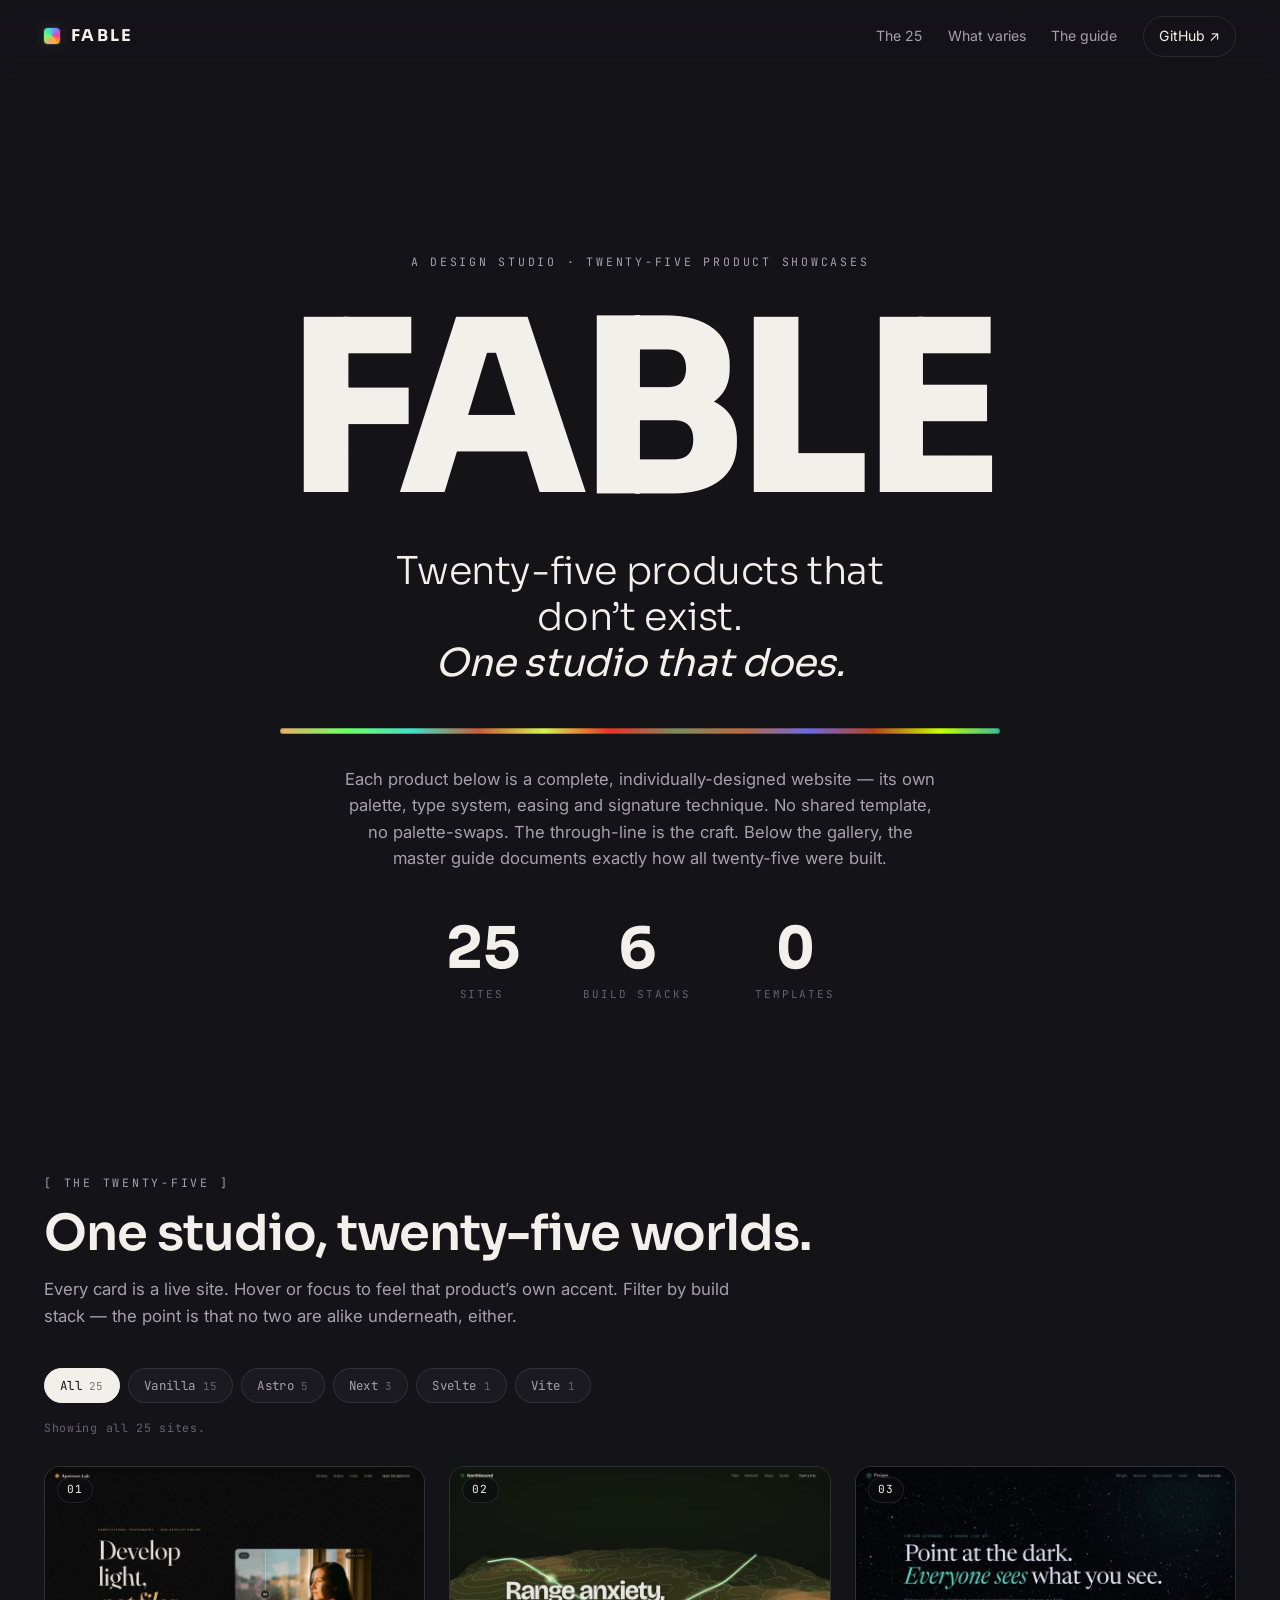
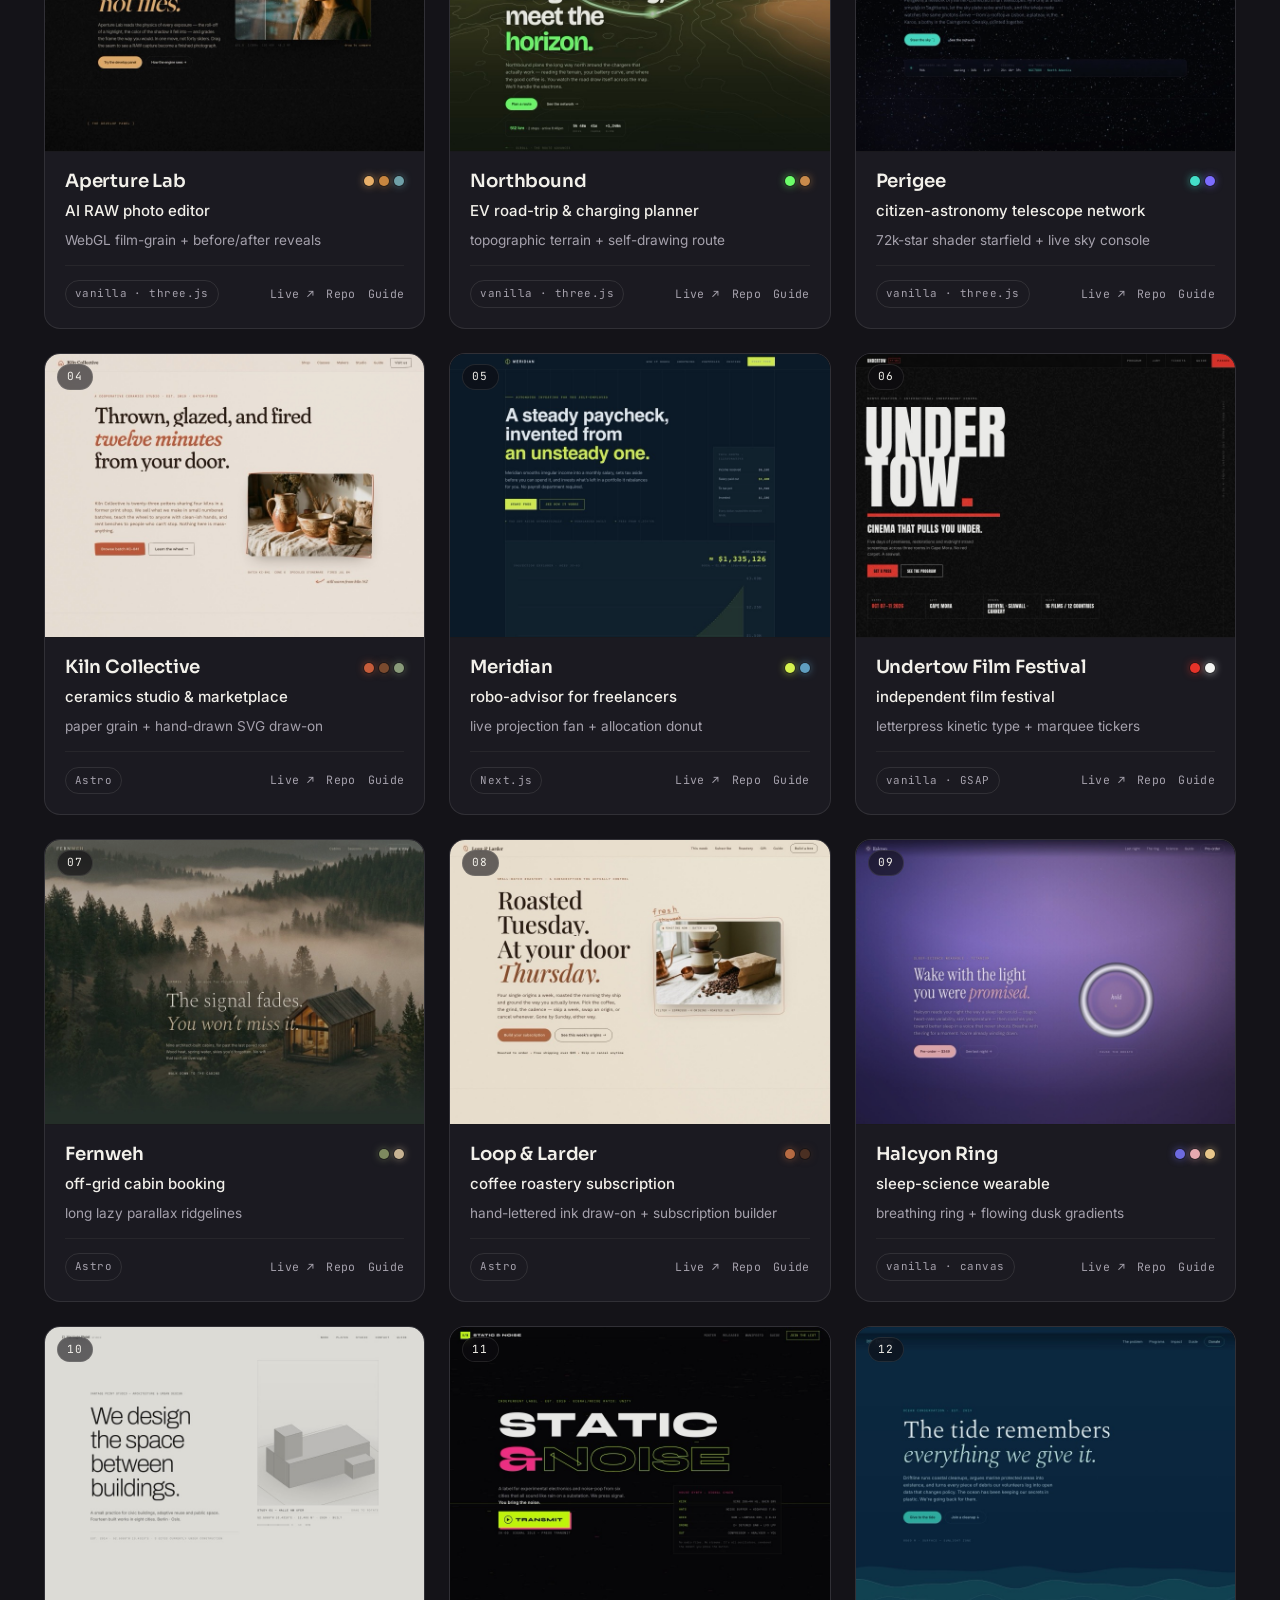
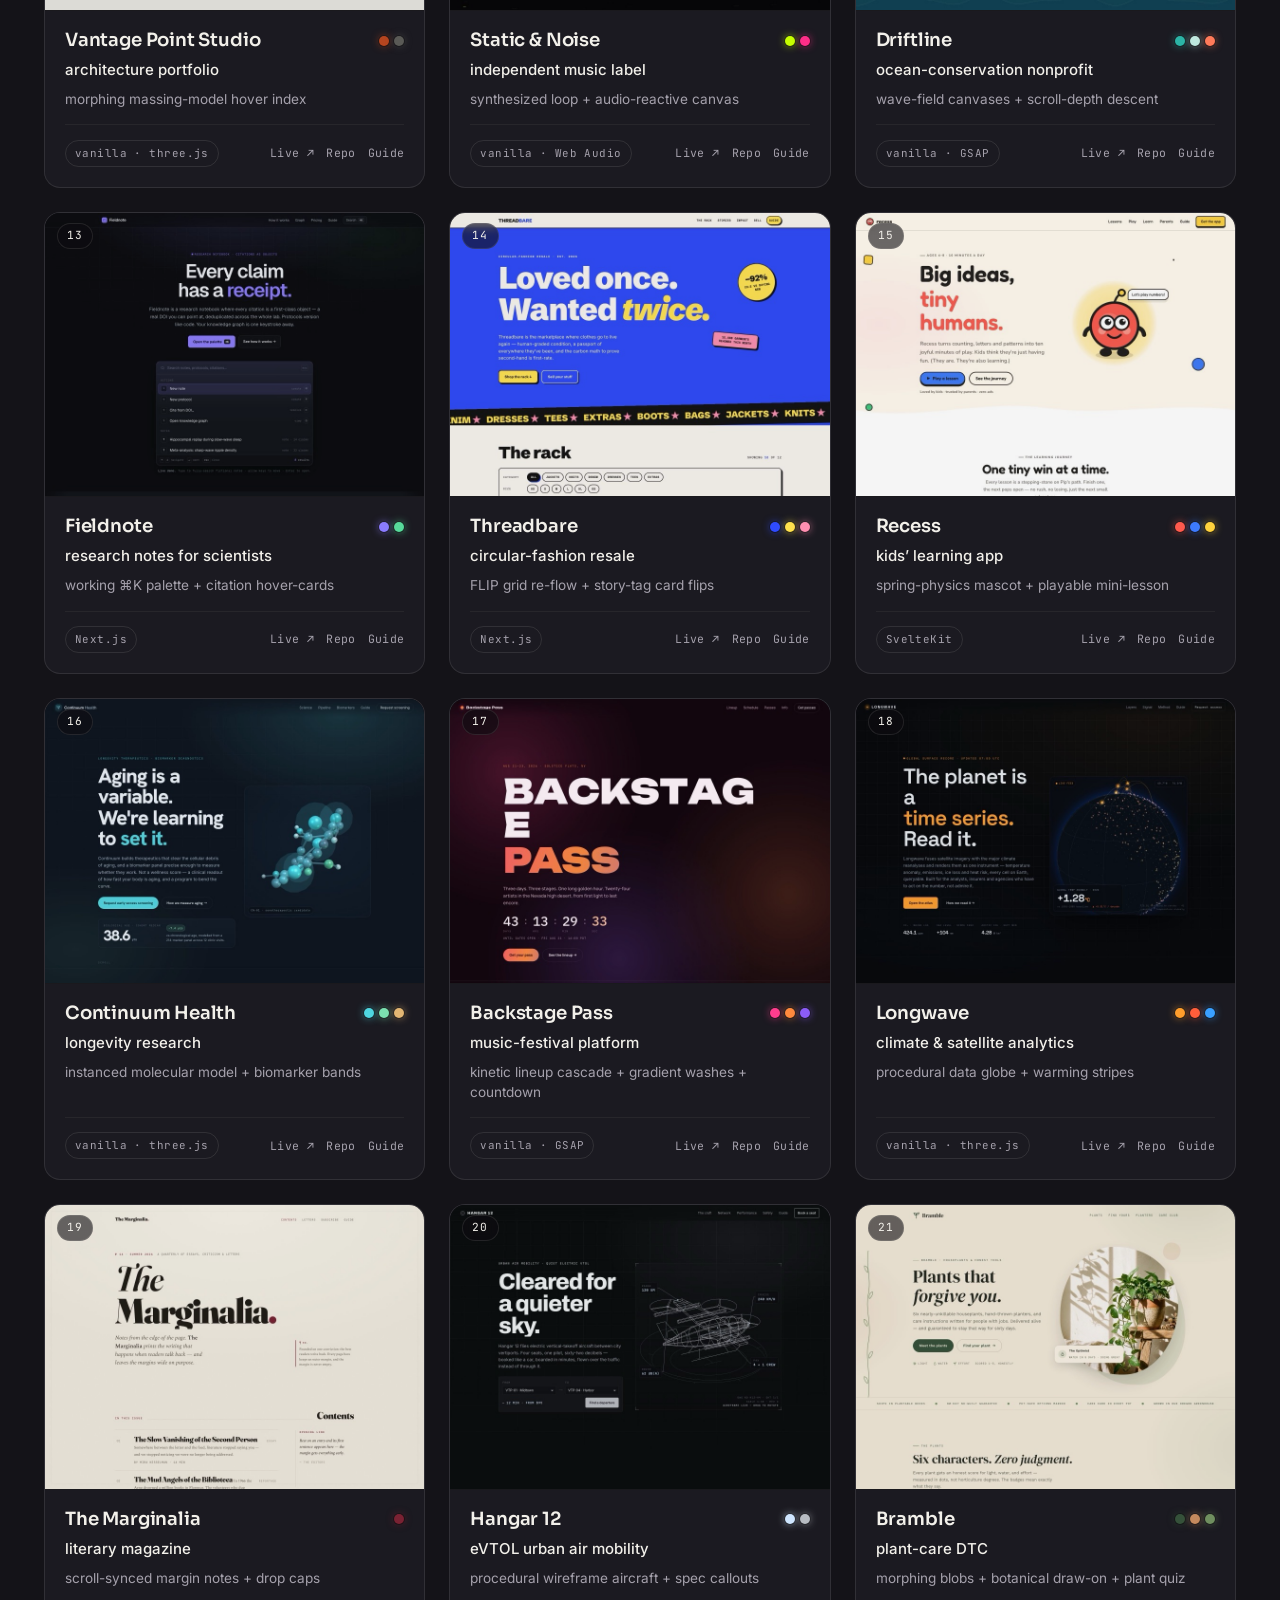
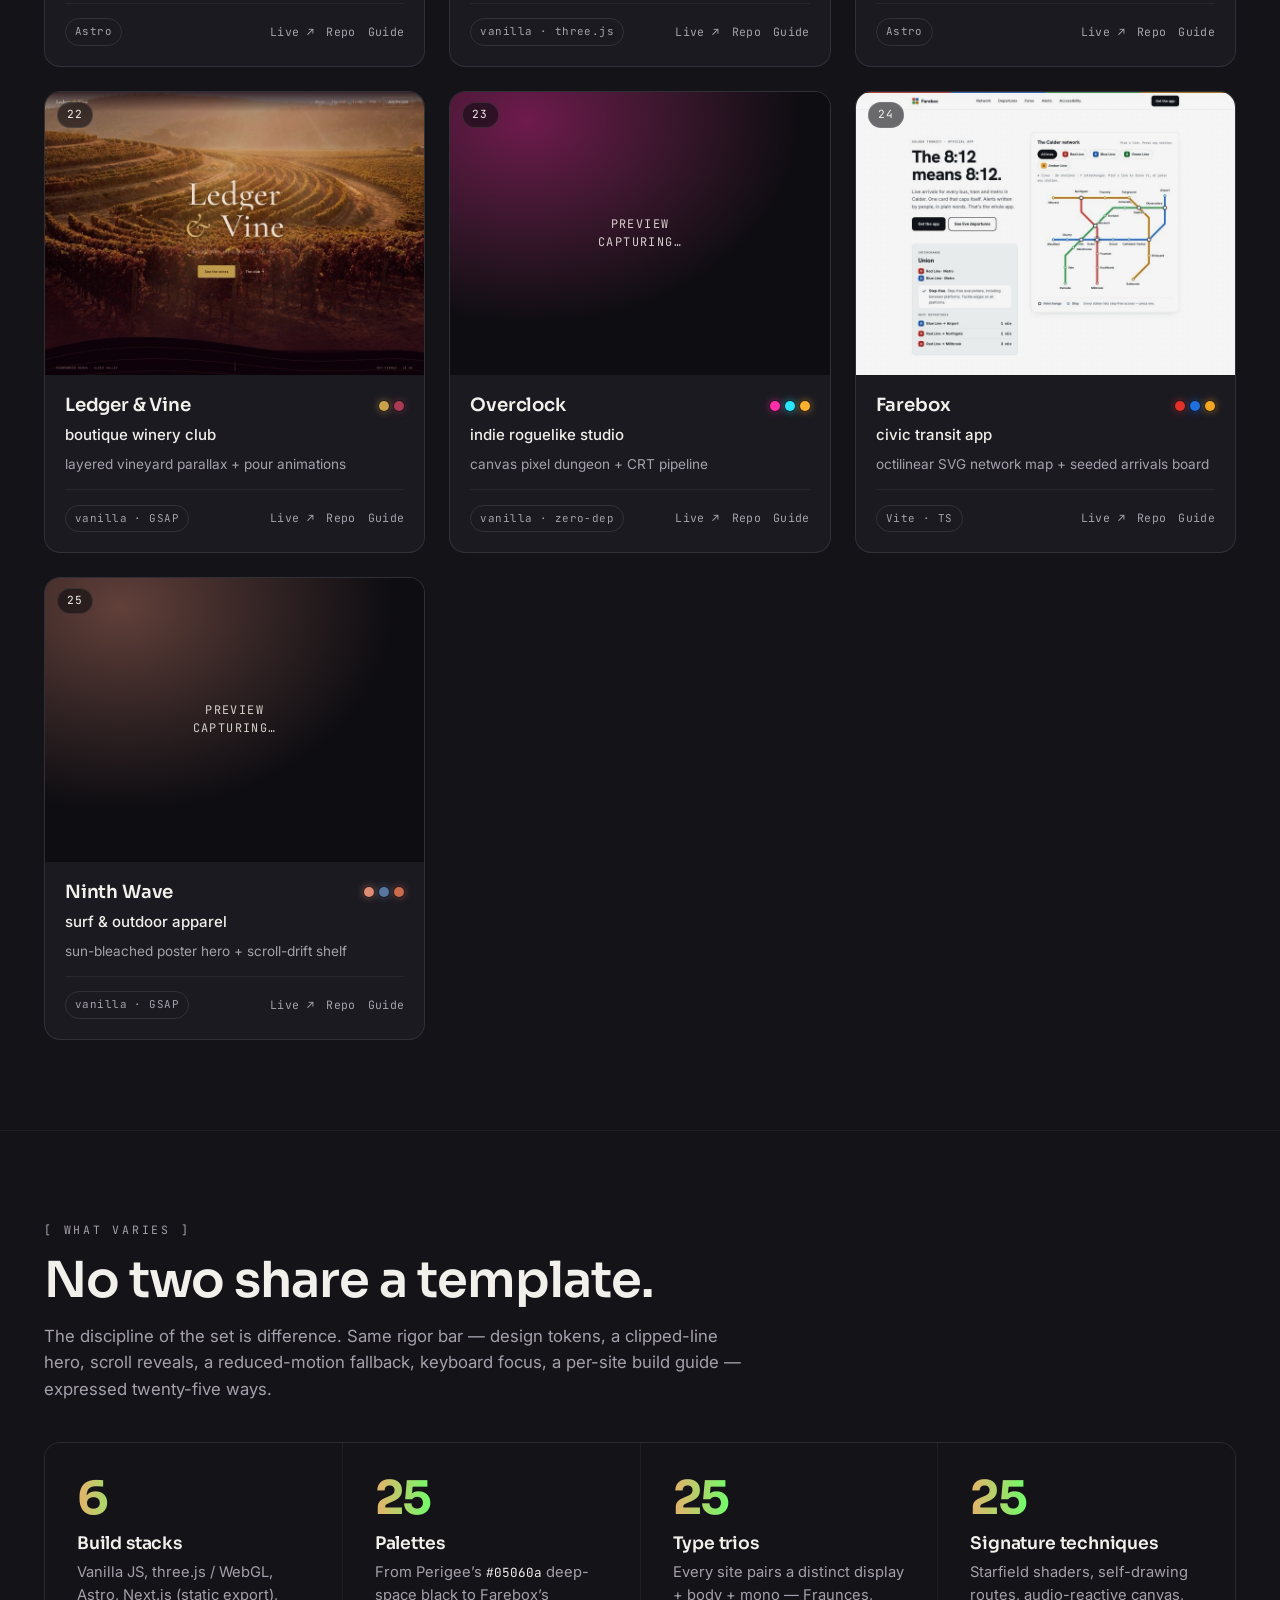
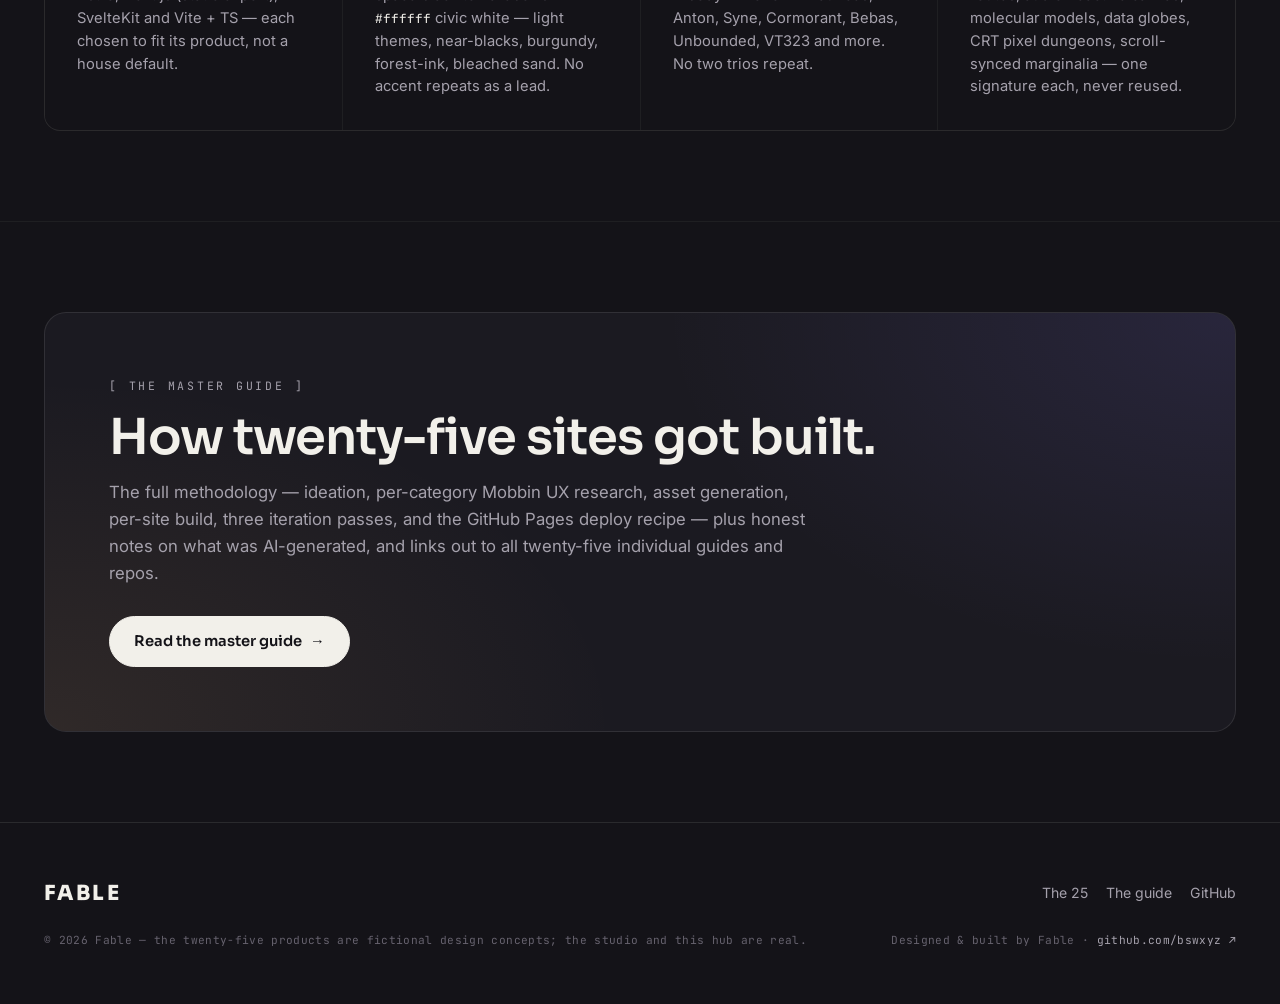
==== index.html @ 22dbc184 "Fable hub — 25-site design showcase gallery + master guide Co-Authored-By: Claude Fable 5 <noreply@a" ====
<!doctype html>
<html lang="en">
<head>
<meta charset="utf-8" />
<meta name="viewport" content="width=device-width, initial-scale=1" />
<script>document.documentElement.classList.add('js')</script>
<title>FABLE — twenty-five products that don’t exist. One studio that does.</title>
<meta name="description" content="FABLE is a design studio showcase: 25 fictional products, each a complete, individually-crafted website with its own palette, type system, motion and signature technique — plus the master guide to how they were built. No two share a template." />
<meta name="theme-color" content="#141318" />
<meta name="color-scheme" content="dark" />
<meta property="og:title" content="FABLE — 25 products that don’t exist. One studio that does." />
<meta property="og:description" content="A gallery of 25 fictional-product design showcases and the master build guide. Six stacks, twenty-five palettes, zero templates." />
<meta property="og:type" content="website" />
<meta property="og:url" content="https://bswxyz.github.io/fable-hub/" />
<link rel="preconnect" href="https://fonts.googleapis.com" />
<link rel="preconnect" href="https://fonts.gstatic.com" crossorigin />
<link href="https://fonts.googleapis.com/css2?family=Sora:wght@300;400;500;600;700;800&family=Inter:wght@400;500;600&family=JetBrains+Mono:wght@400;500&display=swap" rel="stylesheet" />
<link rel="stylesheet" href="./styles.css" />
</head>
<body>
<div class="grid-tex" aria-hidden="true"></div>

<header class="nav">
  <a class="brand" href="./" aria-label="Fable home">
    <span class="brand-mark" aria-hidden="true"></span>
    <span class="brand-word">FABLE</span>
  </a>
  <nav class="nav-links" aria-label="Primary">
    <a href="#gallery">The 25</a>
    <a href="#range">What varies</a>
    <a href="./guide/">The guide</a>
    <a class="nav-cta" href="https://github.com/bswxyz" target="_blank" rel="noopener">GitHub<span aria-hidden="true"> ↗</span></a>
  </nav>
</header>

<main>
  <section class="hero">
    <p class="eyebrow reveal">A design studio · twenty-five product showcases</p>
    <h1 class="hero-title">
      <span class="line"><span>FABLE</span></span>
    </h1>
    <p class="hero-lead reveal">Twenty-five products that don’t exist.<br><em>One studio that does.</em></p>
    <div class="spectrum reveal" aria-hidden="true"><span class="spectrum-band" style="--grad:linear-gradient(90deg, #e8b06a 0.00%, #6cff6a 4.17%, #43e0c8 8.33%, #c65d3b 12.50%, #d6f24e 16.67%, #e63329 20.83%, #7d8a5f 25.00%, #b76b43 29.17%, #6d6ae0 33.33%, #b5451f 37.50%, #c6ff00 41.67%, #2bb4a6 45.83%, #8b7cff 50.00%, #2f4bff 54.17%, #ff5a4d 58.33%, #4fd6e0 62.50%, #ff3d8e 66.67%, #ff9e2c 70.83%, #7a2233 75.00%, #cfe6ff 79.17%, #35513a 83.33%, #c9a24b 87.50%, #ff2ea6 91.67%, #e4322b 95.83%, #e08d75 100.00%)"></span></div>
    <p class="hero-sub reveal">Each product below is a complete, individually-designed website — its own palette, type
      system, easing and signature technique. No shared template, no palette-swaps. The through-line is the
      craft. Below the gallery, the master guide documents exactly how all twenty-five were built.</p>
    <dl class="counters reveal" aria-label="At a glance">
      <div class="counter"><dd><span class="c-num" data-to="25">0</span></dd><dt>sites</dt></div>
      <div class="counter"><dd><span class="c-num" data-to="6">0</span></dd><dt>build stacks</dt></div>
      <div class="counter"><dd><span class="c-num" data-to="0">0</span></dd><dt>templates</dt></div>
    </dl>
  </section>

  <section id="gallery" class="gallery-sec">
    <div class="section-head">
      <p class="kicker reveal">[ The twenty-five ]</p>
      <h2 class="reveal">One studio, twenty-five worlds.</h2>
      <p class="lede reveal">Every card is a live site. Hover or focus to feel that product’s own accent.
        Filter by build stack — the point is that no two are alike underneath, either.</p>
    </div>

    <div class="filters reveal" role="group" aria-label="Filter the gallery by build stack">
      <button class="filter" data-filter="all" aria-pressed="true">All <span class="f-count">25</span></button>
      <button class="filter" data-filter="vanilla" aria-pressed="false">Vanilla <span class="f-count">15</span></button>
      <button class="filter" data-filter="astro" aria-pressed="false">Astro <span class="f-count">5</span></button>
      <button class="filter" data-filter="next" aria-pressed="false">Next <span class="f-count">3</span></button>
      <button class="filter" data-filter="svelte" aria-pressed="false">Svelte <span class="f-count">1</span></button>
      <button class="filter" data-filter="vite" aria-pressed="false">Vite <span class="f-count">1</span></button>
    </div>
    <p class="filter-status" id="filterStatus" role="status" aria-live="polite">Showing all 25 sites.</p>

    <div class="gallery">
      <article class="card reveal" data-stack="vanilla" style="--accent:#e8b06a">
        <a class="card-thumb" href="https://bswxyz.github.io/aperture-lab/" target="_blank" rel="noopener" aria-label="Aperture Lab — AI RAW photo editor. Open the live site (new tab).">
          <img src="./assets/thumbs/aperture-lab.jpg" width="800" height="600" decoding="async" alt="Aperture Lab homepage — dark darkroom hero with film-grain and a drag-to-compare RAW reveal." />
          <span class="card-num" aria-hidden="true">01</span>
        </a>
        <div class="card-body">
          <div class="card-head">
            <h3 class="card-name"><a href="https://bswxyz.github.io/aperture-lab/" target="_blank" rel="noopener">Aperture Lab</a></h3>
            <span class="card-dots" aria-hidden="true"><i style="--d:#e8b06a"></i><i style="--d:#c8863f"></i><i style="--d:#6fa0a8"></i></span>
          </div>
          <p class="card-concept">AI RAW photo editor</p>
          <p class="card-sig">WebGL film-grain + before/after reveals</p>
          <div class="card-foot">
            <span class="chip">vanilla · three.js</span>
            <span class="card-links">
              <a href="https://bswxyz.github.io/aperture-lab/" target="_blank" rel="noopener">Live<span aria-hidden="true"> ↗</span></a>
              <a href="https://github.com/bswxyz/aperture-lab" target="_blank" rel="noopener">Repo</a>
              <a href="https://bswxyz.github.io/aperture-lab/guide/" target="_blank" rel="noopener">Guide</a>
            </span>
          </div>
        </div>
      </article>
      <article class="card reveal" data-stack="vanilla" style="--accent:#6cff6a">
        <a class="card-thumb" href="https://bswxyz.github.io/northbound-ev/" target="_blank" rel="noopener" aria-label="Northbound — EV road-trip & charging planner. Open the live site (new tab).">
          <img src="./assets/thumbs/northbound-ev.jpg" width="800" height="600" decoding="async" alt="Northbound homepage — forest-ink 3D topographic map with a glowing green route line." />
          <span class="card-num" aria-hidden="true">02</span>
        </a>
        <div class="card-body">
          <div class="card-head">
            <h3 class="card-name"><a href="https://bswxyz.github.io/northbound-ev/" target="_blank" rel="noopener">Northbound</a></h3>
            <span class="card-dots" aria-hidden="true"><i style="--d:#6cff6a"></i><i style="--d:#c98a4b"></i></span>
          </div>
          <p class="card-concept">EV road-trip & charging planner</p>
          <p class="card-sig">topographic terrain + self-drawing route</p>
          <div class="card-foot">
            <span class="chip">vanilla · three.js</span>
            <span class="card-links">
              <a href="https://bswxyz.github.io/northbound-ev/" target="_blank" rel="noopener">Live<span aria-hidden="true"> ↗</span></a>
              <a href="https://github.com/bswxyz/northbound-ev" target="_blank" rel="noopener">Repo</a>
              <a href="https://bswxyz.github.io/northbound-ev/guide/" target="_blank" rel="noopener">Guide</a>
            </span>
          </div>
        </div>
      </article>
      <article class="card reveal" data-stack="vanilla" style="--accent:#43e0c8">
        <a class="card-thumb" href="https://bswxyz.github.io/perigee-astro/" target="_blank" rel="noopener" aria-label="Perigee — citizen-astronomy telescope network. Open the live site (new tab).">
          <img src="./assets/thumbs/perigee-astro.jpg" width="800" height="600" decoding="async" alt="Perigee homepage — deep-space shader starfield with an aurora-teal live sky console." />
          <span class="card-num" aria-hidden="true">03</span>
        </a>
        <div class="card-body">
          <div class="card-head">
            <h3 class="card-name"><a href="https://bswxyz.github.io/perigee-astro/" target="_blank" rel="noopener">Perigee</a></h3>
            <span class="card-dots" aria-hidden="true"><i style="--d:#43e0c8"></i><i style="--d:#7c6cff"></i></span>
          </div>
          <p class="card-concept">citizen-astronomy telescope network</p>
          <p class="card-sig">72k-star shader starfield + live sky console</p>
          <div class="card-foot">
            <span class="chip">vanilla · three.js</span>
            <span class="card-links">
              <a href="https://bswxyz.github.io/perigee-astro/" target="_blank" rel="noopener">Live<span aria-hidden="true"> ↗</span></a>
              <a href="https://github.com/bswxyz/perigee-astro" target="_blank" rel="noopener">Repo</a>
              <a href="https://bswxyz.github.io/perigee-astro/guide/" target="_blank" rel="noopener">Guide</a>
            </span>
          </div>
        </div>
      </article>
      <article class="card reveal" data-stack="astro" style="--accent:#c65d3b">
        <a class="card-thumb" href="https://bswxyz.github.io/kiln-collective/" target="_blank" rel="noopener" aria-label="Kiln Collective — ceramics studio & marketplace. Open the live site (new tab).">
          <img src="./assets/thumbs/kiln-collective.jpg" width="800" height="600" loading="lazy" decoding="async" alt="Kiln Collective homepage — warm terracotta ceramics marketplace on textured paper." />
          <span class="card-num" aria-hidden="true">04</span>
        </a>
        <div class="card-body">
          <div class="card-head">
            <h3 class="card-name"><a href="https://bswxyz.github.io/kiln-collective/" target="_blank" rel="noopener">Kiln Collective</a></h3>
            <span class="card-dots" aria-hidden="true"><i style="--d:#c65d3b"></i><i style="--d:#7a4a2e"></i><i style="--d:#8a9b7a"></i></span>
          </div>
          <p class="card-concept">ceramics studio & marketplace</p>
          <p class="card-sig">paper grain + hand-drawn SVG draw-on</p>
          <div class="card-foot">
            <span class="chip">Astro</span>
            <span class="card-links">
              <a href="https://bswxyz.github.io/kiln-collective/" target="_blank" rel="noopener">Live<span aria-hidden="true"> ↗</span></a>
              <a href="https://github.com/bswxyz/kiln-collective" target="_blank" rel="noopener">Repo</a>
              <a href="https://bswxyz.github.io/kiln-collective/guide/" target="_blank" rel="noopener">Guide</a>
            </span>
          </div>
        </div>
      </article>
      <article class="card reveal" data-stack="next" style="--accent:#d6f24e">
        <a class="card-thumb" href="https://bswxyz.github.io/meridian-advisor/" target="_blank" rel="noopener" aria-label="Meridian — robo-advisor for freelancers. Open the live site (new tab).">
          <img src="./assets/thumbs/meridian-advisor.jpg" width="800" height="600" loading="lazy" decoding="async" alt="Meridian homepage — navy Swiss-grid fintech dashboard with a chartreuse projection chart." />
          <span class="card-num" aria-hidden="true">05</span>
        </a>
        <div class="card-body">
          <div class="card-head">
            <h3 class="card-name"><a href="https://bswxyz.github.io/meridian-advisor/" target="_blank" rel="noopener">Meridian</a></h3>
            <span class="card-dots" aria-hidden="true"><i style="--d:#d6f24e"></i><i style="--d:#5f9ec0"></i></span>
          </div>
          <p class="card-concept">robo-advisor for freelancers</p>
          <p class="card-sig">live projection fan + allocation donut</p>
          <div class="card-foot">
            <span class="chip">Next.js</span>
            <span class="card-links">
              <a href="https://bswxyz.github.io/meridian-advisor/" target="_blank" rel="noopener">Live<span aria-hidden="true"> ↗</span></a>
              <a href="https://github.com/bswxyz/meridian-advisor" target="_blank" rel="noopener">Repo</a>
              <a href="https://bswxyz.github.io/meridian-advisor/guide/" target="_blank" rel="noopener">Guide</a>
            </span>
          </div>
        </div>
      </article>
      <article class="card reveal" data-stack="vanilla" style="--accent:#e63329">
        <a class="card-thumb" href="https://bswxyz.github.io/undertow-festival/" target="_blank" rel="noopener" aria-label="Undertow Film Festival — independent film festival. Open the live site (new tab).">
          <img src="./assets/thumbs/undertow-festival.jpg" width="800" height="600" loading="lazy" decoding="async" alt="Undertow Film Festival homepage — high-contrast black-and-white festival poster with huge kinetic type." />
          <span class="card-num" aria-hidden="true">06</span>
        </a>
        <div class="card-body">
          <div class="card-head">
            <h3 class="card-name"><a href="https://bswxyz.github.io/undertow-festival/" target="_blank" rel="noopener">Undertow Film Festival</a></h3>
            <span class="card-dots" aria-hidden="true"><i style="--d:#e63329"></i><i style="--d:#f4f4f2"></i></span>
          </div>
          <p class="card-concept">independent film festival</p>
          <p class="card-sig">letterpress kinetic type + marquee tickers</p>
          <div class="card-foot">
            <span class="chip">vanilla · GSAP</span>
            <span class="card-links">
              <a href="https://bswxyz.github.io/undertow-festival/" target="_blank" rel="noopener">Live<span aria-hidden="true"> ↗</span></a>
              <a href="https://github.com/bswxyz/undertow-festival" target="_blank" rel="noopener">Repo</a>
              <a href="https://bswxyz.github.io/undertow-festival/guide/" target="_blank" rel="noopener">Guide</a>
            </span>
          </div>
        </div>
      </article>
      <article class="card reveal" data-stack="astro" style="--accent:#7d8a5f">
        <a class="card-thumb" href="https://bswxyz.github.io/fernweh-cabins/" target="_blank" rel="noopener" aria-label="Fernweh — off-grid cabin booking. Open the live site (new tab).">
          <img src="./assets/thumbs/fernweh-cabins.jpg" width="800" height="600" loading="lazy" decoding="async" alt="Fernweh homepage — misty forest cabin hero with layered parallax ridgelines." />
          <span class="card-num" aria-hidden="true">07</span>
        </a>
        <div class="card-body">
          <div class="card-head">
            <h3 class="card-name"><a href="https://bswxyz.github.io/fernweh-cabins/" target="_blank" rel="noopener">Fernweh</a></h3>
            <span class="card-dots" aria-hidden="true"><i style="--d:#7d8a5f"></i><i style="--d:#c8b393"></i></span>
          </div>
          <p class="card-concept">off-grid cabin booking</p>
          <p class="card-sig">long lazy parallax ridgelines</p>
          <div class="card-foot">
            <span class="chip">Astro</span>
            <span class="card-links">
              <a href="https://bswxyz.github.io/fernweh-cabins/" target="_blank" rel="noopener">Live<span aria-hidden="true"> ↗</span></a>
              <a href="https://github.com/bswxyz/fernweh-cabins" target="_blank" rel="noopener">Repo</a>
              <a href="https://bswxyz.github.io/fernweh-cabins/guide/" target="_blank" rel="noopener">Guide</a>
            </span>
          </div>
        </div>
      </article>
      <article class="card reveal" data-stack="astro" style="--accent:#b76b43">
        <a class="card-thumb" href="https://bswxyz.github.io/loop-and-larder/" target="_blank" rel="noopener" aria-label="Loop & Larder — coffee roastery subscription. Open the live site (new tab).">
          <img src="./assets/thumbs/loop-and-larder.jpg" width="800" height="600" loading="lazy" decoding="async" alt="Loop & Larder homepage — cream coffee still life with hand-lettered ink and a roast-level picker." />
          <span class="card-num" aria-hidden="true">08</span>
        </a>
        <div class="card-body">
          <div class="card-head">
            <h3 class="card-name"><a href="https://bswxyz.github.io/loop-and-larder/" target="_blank" rel="noopener">Loop & Larder</a></h3>
            <span class="card-dots" aria-hidden="true"><i style="--d:#b76b43"></i><i style="--d:#4a2f22"></i></span>
          </div>
          <p class="card-concept">coffee roastery subscription</p>
          <p class="card-sig">hand-lettered ink draw-on + subscription builder</p>
          <div class="card-foot">
            <span class="chip">Astro</span>
            <span class="card-links">
              <a href="https://bswxyz.github.io/loop-and-larder/" target="_blank" rel="noopener">Live<span aria-hidden="true"> ↗</span></a>
              <a href="https://github.com/bswxyz/loop-and-larder" target="_blank" rel="noopener">Repo</a>
              <a href="https://bswxyz.github.io/loop-and-larder/guide/" target="_blank" rel="noopener">Guide</a>
            </span>
          </div>
        </div>
      </article>
      <article class="card reveal" data-stack="vanilla" style="--accent:#6d6ae0">
        <a class="card-thumb" href="https://bswxyz.github.io/halcyon-ring/" target="_blank" rel="noopener" aria-label="Halcyon Ring — sleep-science wearable. Open the live site (new tab).">
          <img src="./assets/thumbs/halcyon-ring.jpg" width="800" height="600" loading="lazy" decoding="async" alt="Halcyon Ring homepage — indigo dusk gradient with a slow breathing ring guide." />
          <span class="card-num" aria-hidden="true">09</span>
        </a>
        <div class="card-body">
          <div class="card-head">
            <h3 class="card-name"><a href="https://bswxyz.github.io/halcyon-ring/" target="_blank" rel="noopener">Halcyon Ring</a></h3>
            <span class="card-dots" aria-hidden="true"><i style="--d:#6d6ae0"></i><i style="--d:#e5a9b0"></i><i style="--d:#e8c68a"></i></span>
          </div>
          <p class="card-concept">sleep-science wearable</p>
          <p class="card-sig">breathing ring + flowing dusk gradients</p>
          <div class="card-foot">
            <span class="chip">vanilla · canvas</span>
            <span class="card-links">
              <a href="https://bswxyz.github.io/halcyon-ring/" target="_blank" rel="noopener">Live<span aria-hidden="true"> ↗</span></a>
              <a href="https://github.com/bswxyz/halcyon-ring" target="_blank" rel="noopener">Repo</a>
              <a href="https://bswxyz.github.io/halcyon-ring/guide/" target="_blank" rel="noopener">Guide</a>
            </span>
          </div>
        </div>
      </article>
      <article class="card reveal" data-stack="vanilla" style="--accent:#b5451f">
        <a class="card-thumb" href="https://bswxyz.github.io/vantage-point-studio/" target="_blank" rel="noopener" aria-label="Vantage Point Studio — architecture portfolio. Open the live site (new tab).">
          <img src="./assets/thumbs/vantage-point-studio.jpg" width="800" height="600" loading="lazy" decoding="async" alt="Vantage Point Studio homepage — light concrete architecture portfolio with a 3D white massing model." />
          <span class="card-num" aria-hidden="true">10</span>
        </a>
        <div class="card-body">
          <div class="card-head">
            <h3 class="card-name"><a href="https://bswxyz.github.io/vantage-point-studio/" target="_blank" rel="noopener">Vantage Point Studio</a></h3>
            <span class="card-dots" aria-hidden="true"><i style="--d:#b5451f"></i><i style="--d:#5a5a56"></i></span>
          </div>
          <p class="card-concept">architecture portfolio</p>
          <p class="card-sig">morphing massing-model hover index</p>
          <div class="card-foot">
            <span class="chip">vanilla · three.js</span>
            <span class="card-links">
              <a href="https://bswxyz.github.io/vantage-point-studio/" target="_blank" rel="noopener">Live<span aria-hidden="true"> ↗</span></a>
              <a href="https://github.com/bswxyz/vantage-point-studio" target="_blank" rel="noopener">Repo</a>
              <a href="https://bswxyz.github.io/vantage-point-studio/guide/" target="_blank" rel="noopener">Guide</a>
            </span>
          </div>
        </div>
      </article>
      <article class="card reveal" data-stack="vanilla" style="--accent:#c6ff00">
        <a class="card-thumb" href="https://bswxyz.github.io/static-and-noise/" target="_blank" rel="noopener" aria-label="Static & Noise — independent music label. Open the live site (new tab).">
          <img src="./assets/thumbs/static-and-noise.jpg" width="800" height="600" loading="lazy" decoding="async" alt="Static & Noise homepage — true-black music label with an acid-lime audio-reactive visualizer." />
          <span class="card-num" aria-hidden="true">11</span>
        </a>
        <div class="card-body">
          <div class="card-head">
            <h3 class="card-name"><a href="https://bswxyz.github.io/static-and-noise/" target="_blank" rel="noopener">Static & Noise</a></h3>
            <span class="card-dots" aria-hidden="true"><i style="--d:#c6ff00"></i><i style="--d:#ff2e88"></i></span>
          </div>
          <p class="card-concept">independent music label</p>
          <p class="card-sig">synthesized loop + audio-reactive canvas</p>
          <div class="card-foot">
            <span class="chip">vanilla · Web Audio</span>
            <span class="card-links">
              <a href="https://bswxyz.github.io/static-and-noise/" target="_blank" rel="noopener">Live<span aria-hidden="true"> ↗</span></a>
              <a href="https://github.com/bswxyz/static-and-noise" target="_blank" rel="noopener">Repo</a>
              <a href="https://bswxyz.github.io/static-and-noise/guide/" target="_blank" rel="noopener">Guide</a>
            </span>
          </div>
        </div>
      </article>
      <article class="card reveal" data-stack="vanilla" style="--accent:#2bb4a6">
        <a class="card-thumb" href="https://bswxyz.github.io/driftline-ocean/" target="_blank" rel="noopener" aria-label="Driftline — ocean-conservation nonprofit. Open the live site (new tab).">
          <img src="./assets/thumbs/driftline-ocean.jpg" width="800" height="600" loading="lazy" decoding="async" alt="Driftline homepage — deep-blue ocean hero with flowing layered wave-forms." />
          <span class="card-num" aria-hidden="true">12</span>
        </a>
        <div class="card-body">
          <div class="card-head">
            <h3 class="card-name"><a href="https://bswxyz.github.io/driftline-ocean/" target="_blank" rel="noopener">Driftline</a></h3>
            <span class="card-dots" aria-hidden="true"><i style="--d:#2bb4a6"></i><i style="--d:#bfe9df"></i><i style="--d:#ff7a59"></i></span>
          </div>
          <p class="card-concept">ocean-conservation nonprofit</p>
          <p class="card-sig">wave-field canvases + scroll-depth descent</p>
          <div class="card-foot">
            <span class="chip">vanilla · GSAP</span>
            <span class="card-links">
              <a href="https://bswxyz.github.io/driftline-ocean/" target="_blank" rel="noopener">Live<span aria-hidden="true"> ↗</span></a>
              <a href="https://github.com/bswxyz/driftline-ocean" target="_blank" rel="noopener">Repo</a>
              <a href="https://bswxyz.github.io/driftline-ocean/guide/" target="_blank" rel="noopener">Guide</a>
            </span>
          </div>
        </div>
      </article>
      <article class="card reveal" data-stack="next" style="--accent:#8b7cff">
        <a class="card-thumb" href="https://bswxyz.github.io/fieldnote-research/" target="_blank" rel="noopener" aria-label="Fieldnote — research notes for scientists. Open the live site (new tab).">
          <img src="./assets/thumbs/fieldnote-research.jpg" width="800" height="600" loading="lazy" decoding="async" alt="Fieldnote homepage — dark dev-tool research app with a violet command palette." />
          <span class="card-num" aria-hidden="true">13</span>
        </a>
        <div class="card-body">
          <div class="card-head">
            <h3 class="card-name"><a href="https://bswxyz.github.io/fieldnote-research/" target="_blank" rel="noopener">Fieldnote</a></h3>
            <span class="card-dots" aria-hidden="true"><i style="--d:#8b7cff"></i><i style="--d:#57d99a"></i></span>
          </div>
          <p class="card-concept">research notes for scientists</p>
          <p class="card-sig">working ⌘K palette + citation hover-cards</p>
          <div class="card-foot">
            <span class="chip">Next.js</span>
            <span class="card-links">
              <a href="https://bswxyz.github.io/fieldnote-research/" target="_blank" rel="noopener">Live<span aria-hidden="true"> ↗</span></a>
              <a href="https://github.com/bswxyz/fieldnote-research" target="_blank" rel="noopener">Repo</a>
              <a href="https://bswxyz.github.io/fieldnote-research/guide/" target="_blank" rel="noopener">Guide</a>
            </span>
          </div>
        </div>
      </article>
      <article class="card reveal" data-stack="next" style="--accent:#2f4bff">
        <a class="card-thumb" href="https://bswxyz.github.io/threadbare-resale/" target="_blank" rel="noopener" aria-label="Threadbare — circular-fashion resale. Open the live site (new tab).">
          <img src="./assets/thumbs/threadbare-resale.jpg" width="800" height="600" loading="lazy" decoding="async" alt="Threadbare homepage — bold color-blocked resale marketplace with an oversized product grid." />
          <span class="card-num" aria-hidden="true">14</span>
        </a>
        <div class="card-body">
          <div class="card-head">
            <h3 class="card-name"><a href="https://bswxyz.github.io/threadbare-resale/" target="_blank" rel="noopener">Threadbare</a></h3>
            <span class="card-dots" aria-hidden="true"><i style="--d:#2f4bff"></i><i style="--d:#ffe14d"></i><i style="--d:#ff8fb1"></i></span>
          </div>
          <p class="card-concept">circular-fashion resale</p>
          <p class="card-sig">FLIP grid re-flow + story-tag card flips</p>
          <div class="card-foot">
            <span class="chip">Next.js</span>
            <span class="card-links">
              <a href="https://bswxyz.github.io/threadbare-resale/" target="_blank" rel="noopener">Live<span aria-hidden="true"> ↗</span></a>
              <a href="https://github.com/bswxyz/threadbare-resale" target="_blank" rel="noopener">Repo</a>
              <a href="https://bswxyz.github.io/threadbare-resale/guide/" target="_blank" rel="noopener">Guide</a>
            </span>
          </div>
        </div>
      </article>
      <article class="card reveal" data-stack="svelte" style="--accent:#ff5a4d">
        <a class="card-thumb" href="https://bswxyz.github.io/recess-learn/" target="_blank" rel="noopener" aria-label="Recess — kids’ learning app. Open the live site (new tab).">
          <img src="./assets/thumbs/recess-learn.jpg" width="800" height="600" loading="lazy" decoding="async" alt="Recess homepage — playful cream kids app with a bouncy mascot and primary colours." />
          <span class="card-num" aria-hidden="true">15</span>
        </a>
        <div class="card-body">
          <div class="card-head">
            <h3 class="card-name"><a href="https://bswxyz.github.io/recess-learn/" target="_blank" rel="noopener">Recess</a></h3>
            <span class="card-dots" aria-hidden="true"><i style="--d:#ff5a4d"></i><i style="--d:#3d7bff"></i><i style="--d:#ffd23d"></i></span>
          </div>
          <p class="card-concept">kids’ learning app</p>
          <p class="card-sig">spring-physics mascot + playable mini-lesson</p>
          <div class="card-foot">
            <span class="chip">SvelteKit</span>
            <span class="card-links">
              <a href="https://bswxyz.github.io/recess-learn/" target="_blank" rel="noopener">Live<span aria-hidden="true"> ↗</span></a>
              <a href="https://github.com/bswxyz/recess-learn" target="_blank" rel="noopener">Repo</a>
              <a href="https://bswxyz.github.io/recess-learn/guide/" target="_blank" rel="noopener">Guide</a>
            </span>
          </div>
        </div>
      </article>
      <article class="card reveal" data-stack="vanilla" style="--accent:#4fd6e0">
        <a class="card-thumb" href="https://bswxyz.github.io/continuum-health/" target="_blank" rel="noopener" aria-label="Continuum Health — longevity research. Open the live site (new tab).">
          <img src="./assets/thumbs/continuum-health.jpg" width="800" height="600" loading="lazy" decoding="async" alt="Continuum Health homepage — clinical steel longevity site with a 3D molecular model." />
          <span class="card-num" aria-hidden="true">16</span>
        </a>
        <div class="card-body">
          <div class="card-head">
            <h3 class="card-name"><a href="https://bswxyz.github.io/continuum-health/" target="_blank" rel="noopener">Continuum Health</a></h3>
            <span class="card-dots" aria-hidden="true"><i style="--d:#4fd6e0"></i><i style="--d:#7be0b0"></i><i style="--d:#e2b673"></i></span>
          </div>
          <p class="card-concept">longevity research</p>
          <p class="card-sig">instanced molecular model + biomarker bands</p>
          <div class="card-foot">
            <span class="chip">vanilla · three.js</span>
            <span class="card-links">
              <a href="https://bswxyz.github.io/continuum-health/" target="_blank" rel="noopener">Live<span aria-hidden="true"> ↗</span></a>
              <a href="https://github.com/bswxyz/continuum-health" target="_blank" rel="noopener">Repo</a>
              <a href="https://bswxyz.github.io/continuum-health/guide/" target="_blank" rel="noopener">Guide</a>
            </span>
          </div>
        </div>
      </article>
      <article class="card reveal" data-stack="vanilla" style="--accent:#ff3d8e">
        <a class="card-thumb" href="https://bswxyz.github.io/backstage-pass/" target="_blank" rel="noopener" aria-label="Backstage Pass — music-festival platform. Open the live site (new tab).">
          <img src="./assets/thumbs/backstage-pass.jpg" width="800" height="600" loading="lazy" decoding="async" alt="Backstage Pass homepage — gradient-washed festival platform with a kinetic lineup wall and countdown." />
          <span class="card-num" aria-hidden="true">17</span>
        </a>
        <div class="card-body">
          <div class="card-head">
            <h3 class="card-name"><a href="https://bswxyz.github.io/backstage-pass/" target="_blank" rel="noopener">Backstage Pass</a></h3>
            <span class="card-dots" aria-hidden="true"><i style="--d:#ff3d8e"></i><i style="--d:#ff8a3d"></i><i style="--d:#8b5cf6"></i></span>
          </div>
          <p class="card-concept">music-festival platform</p>
          <p class="card-sig">kinetic lineup cascade + gradient washes + countdown</p>
          <div class="card-foot">
            <span class="chip">vanilla · GSAP</span>
            <span class="card-links">
              <a href="https://bswxyz.github.io/backstage-pass/" target="_blank" rel="noopener">Live<span aria-hidden="true"> ↗</span></a>
              <a href="https://github.com/bswxyz/backstage-pass" target="_blank" rel="noopener">Repo</a>
              <a href="https://bswxyz.github.io/backstage-pass/guide/" target="_blank" rel="noopener">Guide</a>
            </span>
          </div>
        </div>
      </article>
      <article class="card reveal" data-stack="vanilla" style="--accent:#ff9e2c">
        <a class="card-thumb" href="https://bswxyz.github.io/longwave-climate/" target="_blank" rel="noopener" aria-label="Longwave — climate & satellite analytics. Open the live site (new tab).">
          <img src="./assets/thumbs/longwave-climate.jpg" width="800" height="600" loading="lazy" decoding="async" alt="Longwave homepage — dark climate-analytics site with a procedural data globe and warming stripes." />
          <span class="card-num" aria-hidden="true">18</span>
        </a>
        <div class="card-body">
          <div class="card-head">
            <h3 class="card-name"><a href="https://bswxyz.github.io/longwave-climate/" target="_blank" rel="noopener">Longwave</a></h3>
            <span class="card-dots" aria-hidden="true"><i style="--d:#ff9e2c"></i><i style="--d:#ff5e3a"></i><i style="--d:#3aa0ff"></i></span>
          </div>
          <p class="card-concept">climate & satellite analytics</p>
          <p class="card-sig">procedural data globe + warming stripes</p>
          <div class="card-foot">
            <span class="chip">vanilla · three.js</span>
            <span class="card-links">
              <a href="https://bswxyz.github.io/longwave-climate/" target="_blank" rel="noopener">Live<span aria-hidden="true"> ↗</span></a>
              <a href="https://github.com/bswxyz/longwave-climate" target="_blank" rel="noopener">Repo</a>
              <a href="https://bswxyz.github.io/longwave-climate/guide/" target="_blank" rel="noopener">Guide</a>
            </span>
          </div>
        </div>
      </article>
      <article class="card reveal" data-stack="astro" style="--accent:#7a2233">
        <a class="card-thumb" href="https://bswxyz.github.io/the-marginalia/" target="_blank" rel="noopener" aria-label="The Marginalia — literary magazine. Open the live site (new tab).">
          <img src="./assets/thumbs/the-marginalia.jpg" width="800" height="600" loading="lazy" decoding="async" alt="The Marginalia homepage — warm-paper literary magazine with drop caps and margin notes." />
          <span class="card-num" aria-hidden="true">19</span>
        </a>
        <div class="card-body">
          <div class="card-head">
            <h3 class="card-name"><a href="https://bswxyz.github.io/the-marginalia/" target="_blank" rel="noopener">The Marginalia</a></h3>
            <span class="card-dots" aria-hidden="true"><i style="--d:#7a2233"></i></span>
          </div>
          <p class="card-concept">literary magazine</p>
          <p class="card-sig">scroll-synced margin notes + drop caps</p>
          <div class="card-foot">
            <span class="chip">Astro</span>
            <span class="card-links">
              <a href="https://bswxyz.github.io/the-marginalia/" target="_blank" rel="noopener">Live<span aria-hidden="true"> ↗</span></a>
              <a href="https://github.com/bswxyz/the-marginalia" target="_blank" rel="noopener">Repo</a>
              <a href="https://bswxyz.github.io/the-marginalia/guide/" target="_blank" rel="noopener">Guide</a>
            </span>
          </div>
        </div>
      </article>
      <article class="card reveal" data-stack="vanilla" style="--accent:#cfe6ff">
        <a class="card-thumb" href="https://bswxyz.github.io/hangar-12/" target="_blank" rel="noopener" aria-label="Hangar 12 — eVTOL urban air mobility. Open the live site (new tab).">
          <img src="./assets/thumbs/hangar-12.jpg" width="800" height="600" loading="lazy" decoding="async" alt="Hangar 12 homepage — carbon-black aviation blueprint with a procedural eVTOL wireframe." />
          <span class="card-num" aria-hidden="true">20</span>
        </a>
        <div class="card-body">
          <div class="card-head">
            <h3 class="card-name"><a href="https://bswxyz.github.io/hangar-12/" target="_blank" rel="noopener">Hangar 12</a></h3>
            <span class="card-dots" aria-hidden="true"><i style="--d:#cfe6ff"></i><i style="--d:#b8bcc2"></i></span>
          </div>
          <p class="card-concept">eVTOL urban air mobility</p>
          <p class="card-sig">procedural wireframe aircraft + spec callouts</p>
          <div class="card-foot">
            <span class="chip">vanilla · three.js</span>
            <span class="card-links">
              <a href="https://bswxyz.github.io/hangar-12/" target="_blank" rel="noopener">Live<span aria-hidden="true"> ↗</span></a>
              <a href="https://github.com/bswxyz/hangar-12" target="_blank" rel="noopener">Repo</a>
              <a href="https://bswxyz.github.io/hangar-12/guide/" target="_blank" rel="noopener">Guide</a>
            </span>
          </div>
        </div>
      </article>
      <article class="card reveal" data-stack="astro" style="--accent:#35513a">
        <a class="card-thumb" href="https://bswxyz.github.io/bramble-home/" target="_blank" rel="noopener" aria-label="Bramble — plant-care DTC. Open the live site (new tab).">
          <img src="./assets/thumbs/bramble-home.jpg" width="800" height="600" loading="lazy" decoding="async" alt="Bramble homepage — ecru botanical plant-care shop with organic blob shapes." />
          <span class="card-num" aria-hidden="true">21</span>
        </a>
        <div class="card-body">
          <div class="card-head">
            <h3 class="card-name"><a href="https://bswxyz.github.io/bramble-home/" target="_blank" rel="noopener">Bramble</a></h3>
            <span class="card-dots" aria-hidden="true"><i style="--d:#35513a"></i><i style="--d:#c58a5e"></i><i style="--d:#6f8f5f"></i></span>
          </div>
          <p class="card-concept">plant-care DTC</p>
          <p class="card-sig">morphing blobs + botanical draw-on + plant quiz</p>
          <div class="card-foot">
            <span class="chip">Astro</span>
            <span class="card-links">
              <a href="https://bswxyz.github.io/bramble-home/" target="_blank" rel="noopener">Live<span aria-hidden="true"> ↗</span></a>
              <a href="https://github.com/bswxyz/bramble-home" target="_blank" rel="noopener">Repo</a>
              <a href="https://bswxyz.github.io/bramble-home/guide/" target="_blank" rel="noopener">Guide</a>
            </span>
          </div>
        </div>
      </article>
      <article class="card reveal" data-stack="vanilla" style="--accent:#c9a24b">
        <a class="card-thumb" href="https://bswxyz.github.io/ledger-and-vine/" target="_blank" rel="noopener" aria-label="Ledger & Vine — boutique winery club. Open the live site (new tab).">
          <img src="./assets/thumbs/ledger-and-vine.jpg" width="800" height="600" loading="lazy" decoding="async" alt="Ledger & Vine homepage — burgundy winery club with a layered golden-hour vineyard parallax." />
          <span class="card-num" aria-hidden="true">22</span>
        </a>
        <div class="card-body">
          <div class="card-head">
            <h3 class="card-name"><a href="https://bswxyz.github.io/ledger-and-vine/" target="_blank" rel="noopener">Ledger & Vine</a></h3>
            <span class="card-dots" aria-hidden="true"><i style="--d:#c9a24b"></i><i style="--d:#a63b52"></i></span>
          </div>
          <p class="card-concept">boutique winery club</p>
          <p class="card-sig">layered vineyard parallax + pour animations</p>
          <div class="card-foot">
            <span class="chip">vanilla · GSAP</span>
            <span class="card-links">
              <a href="https://bswxyz.github.io/ledger-and-vine/" target="_blank" rel="noopener">Live<span aria-hidden="true"> ↗</span></a>
              <a href="https://github.com/bswxyz/ledger-and-vine" target="_blank" rel="noopener">Repo</a>
              <a href="https://bswxyz.github.io/ledger-and-vine/guide/" target="_blank" rel="noopener">Guide</a>
            </span>
          </div>
        </div>
      </article>
      <article class="card reveal" data-stack="vanilla" style="--accent:#ff2ea6">
        <a class="card-thumb" href="https://bswxyz.github.io/overclock-games/" target="_blank" rel="noopener" aria-label="Overclock — indie roguelike studio. Open the live site (new tab).">
          <div class="card-ph" role="img" aria-label="Overclock preview — capture pending"><span>Preview<br>capturing…</span></div>
          <span class="card-num" aria-hidden="true">23</span>
        </a>
        <div class="card-body">
          <div class="card-head">
            <h3 class="card-name"><a href="https://bswxyz.github.io/overclock-games/" target="_blank" rel="noopener">Overclock</a></h3>
            <span class="card-dots" aria-hidden="true"><i style="--d:#ff2ea6"></i><i style="--d:#29e6ff"></i><i style="--d:#ffb02e"></i></span>
          </div>
          <p class="card-concept">indie roguelike studio</p>
          <p class="card-sig">canvas pixel dungeon + CRT pipeline</p>
          <div class="card-foot">
            <span class="chip">vanilla · zero-dep</span>
            <span class="card-links">
              <a href="https://bswxyz.github.io/overclock-games/" target="_blank" rel="noopener">Live<span aria-hidden="true"> ↗</span></a>
              <a href="https://github.com/bswxyz/overclock-games" target="_blank" rel="noopener">Repo</a>
              <a href="https://bswxyz.github.io/overclock-games/guide/" target="_blank" rel="noopener">Guide</a>
            </span>
          </div>
        </div>
      </article>
      <article class="card reveal" data-stack="vite" style="--accent:#e4322b">
        <a class="card-thumb" href="https://bswxyz.github.io/farebox-transit/" target="_blank" rel="noopener" aria-label="Farebox — civic transit app. Open the live site (new tab).">
          <img src="./assets/thumbs/farebox-transit.jpg" width="800" height="600" loading="lazy" decoding="async" alt="Farebox homepage — high-contrast civic transit app with an octilinear SVG network map." />
          <span class="card-num" aria-hidden="true">24</span>
        </a>
        <div class="card-body">
          <div class="card-head">
            <h3 class="card-name"><a href="https://bswxyz.github.io/farebox-transit/" target="_blank" rel="noopener">Farebox</a></h3>
            <span class="card-dots" aria-hidden="true"><i style="--d:#e4322b"></i><i style="--d:#1f6fe0"></i><i style="--d:#f5a623"></i></span>
          </div>
          <p class="card-concept">civic transit app</p>
          <p class="card-sig">octilinear SVG network map + seeded arrivals board</p>
          <div class="card-foot">
            <span class="chip">Vite · TS</span>
            <span class="card-links">
              <a href="https://bswxyz.github.io/farebox-transit/" target="_blank" rel="noopener">Live<span aria-hidden="true"> ↗</span></a>
              <a href="https://github.com/bswxyz/farebox-transit" target="_blank" rel="noopener">Repo</a>
              <a href="https://bswxyz.github.io/farebox-transit/guide/" target="_blank" rel="noopener">Guide</a>
            </span>
          </div>
        </div>
      </article>
      <article class="card reveal" data-stack="vanilla" style="--accent:#e08d75">
        <a class="card-thumb" href="https://bswxyz.github.io/ninth-wave-surf/" target="_blank" rel="noopener" aria-label="Ninth Wave — surf & outdoor apparel. Open the live site (new tab).">
          <div class="card-ph" role="img" aria-label="Ninth Wave preview — capture pending"><span>Preview<br>capturing…</span></div>
          <span class="card-num" aria-hidden="true">25</span>
        </a>
        <div class="card-body">
          <div class="card-head">
            <h3 class="card-name"><a href="https://bswxyz.github.io/ninth-wave-surf/" target="_blank" rel="noopener">Ninth Wave</a></h3>
            <span class="card-dots" aria-hidden="true"><i style="--d:#e08d75"></i><i style="--d:#5877a0"></i><i style="--d:#c96b4f"></i></span>
          </div>
          <p class="card-concept">surf & outdoor apparel</p>
          <p class="card-sig">sun-bleached poster hero + scroll-drift shelf</p>
          <div class="card-foot">
            <span class="chip">vanilla · GSAP</span>
            <span class="card-links">
              <a href="https://bswxyz.github.io/ninth-wave-surf/" target="_blank" rel="noopener">Live<span aria-hidden="true"> ↗</span></a>
              <a href="https://github.com/bswxyz/ninth-wave-surf" target="_blank" rel="noopener">Repo</a>
              <a href="https://bswxyz.github.io/ninth-wave-surf/guide/" target="_blank" rel="noopener">Guide</a>
            </span>
          </div>
        </div>
      </article>
    </div>
  </section>

  <section id="range" class="range">
    <div class="section-head">
      <p class="kicker reveal">[ What varies ]</p>
      <h2 class="reveal">No two share a template.</h2>
      <p class="lede reveal">The discipline of the set is difference. Same rigor bar — design tokens, a clipped-line
        hero, scroll reveals, a reduced-motion fallback, keyboard focus, a per-site build guide — expressed
        twenty-five ways.</p>
    </div>
    <div class="range-grid">
      <article class="rcard reveal">
        <span class="r-num">6</span>
        <h3>Build stacks</h3>
        <p>Vanilla JS, three.js / WebGL, Astro, Next.js (static export), SvelteKit and Vite + TS —
          each chosen to fit its product, not a house default.</p>
      </article>
      <article class="rcard reveal">
        <span class="r-num">25</span>
        <h3>Palettes</h3>
        <p>From Perigee’s <code>#05060a</code> deep-space black to Farebox’s <code>#ffffff</code> civic white —
          light themes, near-blacks, burgundy, forest-ink, bleached sand. No accent repeats as a lead.</p>
      </article>
      <article class="rcard reveal">
        <span class="r-num">25</span>
        <h3>Type trios</h3>
        <p>Every site pairs a distinct display + body + mono — Fraunces, Anton, Syne, Cormorant, Bebas,
          Unbounded, VT323 and more. No two trios repeat.</p>
      </article>
      <article class="rcard reveal">
        <span class="r-num">25</span>
        <h3>Signature techniques</h3>
        <p>Starfield shaders, self-drawing routes, audio-reactive canvas, molecular models, data globes,
          CRT pixel dungeons, scroll-synced marginalia — one signature each, never reused.</p>
      </article>
    </div>
  </section>

  <section class="guide-teaser">
    <div class="gt-inner reveal">
      <p class="kicker">[ The master guide ]</p>
      <h2>How twenty-five sites got built.</h2>
      <p class="lede">The full methodology — ideation, per-category Mobbin UX research, asset generation,
        per-site build, three iteration passes, and the GitHub Pages deploy recipe — plus honest notes on
        what was AI-generated, and links out to all twenty-five individual guides and repos.</p>
      <a class="btn btn-primary" href="./guide/">Read the master guide<span aria-hidden="true"> →</span></a>
    </div>
  </section>
</main>

<footer class="footer">
  <div class="foot-top">
    <span class="foot-brand">FABLE</span>
    <div class="foot-links">
      <a href="#gallery">The 25</a>
      <a href="./guide/">The guide</a>
      <a href="https://github.com/bswxyz" target="_blank" rel="noopener">GitHub</a>
    </div>
  </div>
  <div class="foot-bottom">
    <span>© 2026 Fable — the twenty-five products are fictional design concepts; the studio and this hub are real.</span>
    <span>Designed &amp; built by Fable · <a href="https://github.com/bswxyz" target="_blank" rel="noopener">github.com/bswxyz ↗</a></span>
  </div>
</footer>

<script src="./main.js" defer></script>
</body>
</html>
---- styles.css ----
/* ============================================================
   FABLE — the hub. Design system / tokens first.
   Dark neutral ink that lets 25 thumbnails carry the colour.
   Accent = THE SPECTRUM (the set of 25 site accents).
   ============================================================ */
:root{
  --bg:#141318;          /* near-black ink */
  --panel:#1b1a21;       /* raised surface */
  --panel-2:#211f28;     /* card hover surface */
  --bone:#f2f0ea;        /* warm off-white */
  --dim:#a5a1ac;
  --faint:#66626e;
  --line:rgba(242,240,234,.10);
  --line-2:rgba(242,240,234,.05);
  --max:1280px;
  --ease:cubic-bezier(.19,1,.22,1);        /* signature: strong expo-out */
  --ease-curtain:cubic-bezier(.78,0,.22,1);/* hero curtain */
  --r:16px;
  --accent:#f2f0ea;      /* per-card override */
}
*{box-sizing:border-box;margin:0;padding:0}
html{scroll-behavior:smooth;-webkit-text-size-adjust:100%}
@media (prefers-reduced-motion:reduce){html{scroll-behavior:auto}}
body{
  background:var(--bg);color:var(--bone);
  font-family:"Inter",system-ui,-apple-system,sans-serif;font-weight:400;line-height:1.6;
  overflow-x:hidden;-webkit-font-smoothing:antialiased;text-rendering:optimizeLegibility;
}
a{color:inherit;text-decoration:none}
em{font-style:italic}
img{max-width:100%;display:block}
::selection{background:var(--bone);color:var(--bg)}

/* fixed dotted-grid texture */
.grid-tex{position:fixed;inset:0;z-index:0;pointer-events:none;opacity:.5;
  background:
    radial-gradient(circle at 50% 50%, rgba(242,240,234,.028) 1px, transparent 1.4px);
  background-size:26px 26px;
  mask-image:radial-gradient(120% 90% at 50% 20%, #000 40%, transparent 100%);
  -webkit-mask-image:radial-gradient(120% 90% at 50% 20%, #000 40%, transparent 100%)}
body>*:not(.grid-tex){position:relative;z-index:1}

/* ---------- type ---------- */
.eyebrow,.kicker{font-family:"JetBrains Mono",monospace;font-size:.72rem;letter-spacing:.24em;
  text-transform:uppercase;color:var(--dim)}
h1,h2,h3{font-family:"Sora","Inter",sans-serif;font-weight:600;letter-spacing:-.02em;line-height:1.04}
h2{font-size:clamp(1.9rem,4.4vw,3.1rem);font-weight:600}
h3{font-size:1.08rem;font-weight:600;letter-spacing:-.01em}

/* ---------- nav ---------- */
.nav{position:fixed;top:0;left:0;right:0;z-index:60;display:flex;justify-content:space-between;align-items:center;
  padding:16px clamp(18px,4vw,44px);
  background:linear-gradient(180deg,rgba(20,19,24,.86),rgba(20,19,24,0));backdrop-filter:blur(6px)}
.brand{display:flex;align-items:center;gap:11px;font-family:"Sora",sans-serif;font-size:1.02rem;font-weight:700;letter-spacing:.14em}
.brand-mark{width:16px;height:16px;border-radius:4px;flex:none;
  background:conic-gradient(from 210deg,#e8b06a,#6cff6a,#43e0c8,#8b7cff,#ff3d8e,#ffb02e,#e8b06a);
  box-shadow:0 0 0 1px var(--line),0 0 16px rgba(242,240,234,.14)}
.nav-links{display:flex;gap:clamp(12px,2vw,26px);align-items:center;font-size:.88rem;color:var(--dim)}
.nav-links a{transition:color .35s var(--ease)}
.nav-links a:hover{color:var(--bone)}
.nav-cta{border:1px solid var(--line);border-radius:40px;padding:8px 15px;color:var(--bone)!important;transition:border-color .3s,background .3s}
.nav-cta:hover{border-color:var(--bone);background:rgba(242,240,234,.06)}
@media(max-width:760px){.nav-links a:not(.nav-cta){display:none}}

/* ---------- hero ---------- */
.hero{max-width:var(--max);margin:0 auto;padding:clamp(128px,20vh,220px) clamp(18px,4vw,44px) clamp(60px,9vh,110px);text-align:center}
.hero .eyebrow{margin-bottom:2rem}
.hero-title{font-family:"Sora",sans-serif;font-weight:800;font-size:clamp(4.2rem,20vw,15rem);line-height:.9;letter-spacing:-.04em}
.hero-lead{font-family:"Sora",sans-serif;font-weight:300;font-size:clamp(1.4rem,3.4vw,2.4rem);line-height:1.2;
  margin:1.8rem auto 0;max-width:20ch;letter-spacing:-.01em;color:var(--bone)}
.hero-lead em{font-style:italic;font-weight:400;color:var(--bone)}
.hero-sub{max-width:60ch;margin:2rem auto 0;color:var(--dim);font-size:clamp(1rem,1.3vw,1.12rem)}

/* spectrum band — the hub accent = the 25 site accents */
.spectrum{margin:2.6rem auto 0;max-width:760px;width:100%;padding:0 clamp(0px,3vw,20px)}
.spectrum-band{display:block;height:6px;border-radius:6px;overflow:hidden;position:relative;
  background:var(--grad);background-size:220% 100%;background-position:0% 50%;
  box-shadow:0 0 22px -4px rgba(242,240,234,.22), inset 0 0 0 1px rgba(0,0,0,.25);
  animation:drift 26s linear infinite}
@keyframes drift{0%{background-position:0% 50%}100%{background-position:200% 50%}}

/* counters */
.counters{display:flex;justify-content:center;gap:clamp(26px,6vw,64px);margin:3rem auto 0;flex-wrap:wrap}
.counter{text-align:center}
.counter dd{font-family:"Sora",sans-serif;font-weight:700;font-size:clamp(2.4rem,5vw,3.6rem);line-height:1;
  letter-spacing:-.03em;font-variant-numeric:tabular-nums}
.counter dt{margin-top:.5rem;font-family:"JetBrains Mono",monospace;font-size:.68rem;letter-spacing:.18em;
  text-transform:uppercase;color:var(--faint)}

/* ---------- section shell ---------- */
section{padding:clamp(64px,10vh,120px) clamp(18px,4vw,44px)}
.section-head{max-width:var(--max);margin:0 auto 2.4rem}
.kicker{margin-bottom:1rem}
.section-head h2{margin-bottom:.2rem}
.lede{max-width:64ch;margin-top:1rem;color:var(--dim);font-size:1.05rem}
.lede code{font-family:"JetBrains Mono",monospace;font-size:.86em;color:var(--bone);background:var(--panel);
  padding:1px 6px;border-radius:5px;border:1px solid var(--line)}

/* ---------- filters ---------- */
.filters{max-width:var(--max);margin:0 auto;display:flex;gap:8px;flex-wrap:wrap}
.filter{font-family:"JetBrains Mono",monospace;font-size:.78rem;letter-spacing:.03em;color:var(--dim);
  background:var(--panel);border:1px solid var(--line);border-radius:40px;padding:8px 15px;cursor:pointer;
  display:inline-flex;align-items:center;gap:7px;transition:color .3s var(--ease),border-color .3s,background .3s,transform .3s var(--ease)}
.filter:hover{color:var(--bone);border-color:rgba(242,240,234,.28);transform:translateY(-1px)}
.filter .f-count{font-size:.68rem;color:var(--faint);font-variant-numeric:tabular-nums}
.filter[aria-pressed="true"]{color:var(--bg);background:var(--bone);border-color:var(--bone)}
.filter[aria-pressed="true"] .f-count{color:rgba(20,19,24,.55)}
.filter-status{max-width:var(--max);margin:1rem auto 0;font-family:"JetBrains Mono",monospace;
  font-size:.72rem;letter-spacing:.06em;color:var(--faint)}

/* ---------- gallery ---------- */
.gallery{max-width:var(--max);margin:1.8rem auto 0;display:grid;grid-template-columns:1fr;gap:clamp(16px,2vw,24px)}
@media(min-width:640px){.gallery{grid-template-columns:repeat(2,1fr)}}
@media(min-width:1040px){.gallery{grid-template-columns:repeat(3,1fr)}}

.card{position:relative;display:flex;flex-direction:column;background:var(--panel);border:1px solid var(--line);
  border-radius:var(--r);overflow:hidden;
  transition:transform .5s var(--ease),border-color .4s var(--ease),box-shadow .5s var(--ease),background .4s}
.card:hover,.card:focus-within{transform:translateY(-6px);background:var(--panel-2);
  border-color:color-mix(in srgb,var(--accent) 55%, var(--line));
  box-shadow:0 24px 60px -30px rgba(0,0,0,.8), 0 0 34px -14px var(--accent), 0 0 0 1px color-mix(in srgb,var(--accent) 30%, transparent)}
.card[hidden]{display:none}

.card-thumb{position:relative;display:block;aspect-ratio:4/3;overflow:hidden;background:#0e0d12;
  border-bottom:1px solid var(--line-2)}
.card-thumb img{width:100%;height:100%;object-fit:cover;object-position:top center;
  transition:transform .7s var(--ease),filter .5s;filter:saturate(.96) brightness(.96)}
.card:hover .card-thumb img,.card:focus-within .card-thumb img{transform:scale(1.035);filter:saturate(1.05) brightness(1)}
.card-thumb::after{content:"";position:absolute;inset:0;background:linear-gradient(180deg,transparent 62%,rgba(14,13,18,.5));
  opacity:0;transition:opacity .5s}
.card:hover .card-thumb::after,.card:focus-within .card-thumb::after{opacity:1}
.card-num{position:absolute;top:10px;left:12px;font-family:"JetBrains Mono",monospace;font-size:.7rem;
  letter-spacing:.1em;color:var(--bone);background:rgba(14,13,18,.6);border:1px solid var(--line);
  padding:3px 9px;border-radius:20px;backdrop-filter:blur(4px)}
/* placeholder thumb for pending captures */
.card-ph{width:100%;height:100%;display:grid;place-items:center;text-align:center;
  background:
    radial-gradient(120% 120% at 20% 10%, color-mix(in srgb,var(--accent) 40%, #0e0d12) 0%, #0e0d12 60%),
    linear-gradient(135deg, color-mix(in srgb,var(--accent) 22%, transparent), transparent);
  font-family:"JetBrains Mono",monospace;font-size:.74rem;letter-spacing:.12em;text-transform:uppercase;
  color:var(--bone)}
.card-ph span{opacity:.85;line-height:1.5}

.card-body{display:flex;flex-direction:column;gap:.5rem;padding:clamp(16px,2vw,20px);flex:1}
.card-head{display:flex;align-items:center;justify-content:space-between;gap:12px}
.card-name{font-size:1.14rem}
.card-name a{transition:color .3s}
.card:hover .card-name a,.card:focus-within .card-name a{color:var(--accent)}
.card-dots{display:inline-flex;gap:5px;flex:none}
.card-dots i{width:10px;height:10px;border-radius:50%;background:var(--d);box-shadow:0 0 0 1px rgba(0,0,0,.35), 0 0 8px -1px var(--d)}
.card-concept{color:var(--bone);font-size:.94rem;font-weight:500}
.card-sig{color:var(--dim);font-size:.85rem;line-height:1.45;flex:1}
.card-foot{display:flex;align-items:center;justify-content:space-between;gap:10px;margin-top:.4rem;
  padding-top:.9rem;border-top:1px solid var(--line-2);flex-wrap:wrap}
.chip{font-family:"JetBrains Mono",monospace;font-size:.68rem;letter-spacing:.04em;color:var(--dim);
  border:1px solid var(--line);border-radius:20px;padding:4px 9px}
.card-links{display:inline-flex;gap:12px;font-family:"JetBrains Mono",monospace;font-size:.72rem;letter-spacing:.03em}
.card-links a{color:var(--dim);transition:color .25s}
.card-links a:hover{color:var(--accent)}

/* ---------- range ---------- */
.range{border-top:1px solid var(--line-2)}
.range-grid{max-width:var(--max);margin:0 auto;display:grid;grid-template-columns:1fr;gap:1px;
  background:var(--line-2);border:1px solid var(--line-2);border-radius:var(--r);overflow:hidden}
@media(min-width:560px){.range-grid{grid-template-columns:repeat(2,1fr)}}
@media(min-width:960px){.range-grid{grid-template-columns:repeat(4,1fr)}}
.rcard{background:var(--bg);padding:clamp(22px,2.6vw,32px)}
.r-num{font-family:"Sora",sans-serif;font-weight:700;font-size:clamp(2.2rem,4vw,2.9rem);line-height:1;
  letter-spacing:-.03em;display:block;
  background:linear-gradient(90deg,#e8b06a,#6cff6a,#43e0c8,#8b7cff,#ff3d8e);
  -webkit-background-clip:text;background-clip:text;color:transparent}
.rcard h3{margin:.9rem 0 .5rem}
.rcard p{color:var(--dim);font-size:.92rem;line-height:1.55}
.rcard code{font-family:"JetBrains Mono",monospace;font-size:.86em;color:var(--bone)}

/* ---------- guide teaser ---------- */
.guide-teaser{border-top:1px solid var(--line-2)}
.gt-inner{max-width:var(--max);margin:0 auto;background:var(--panel);border:1px solid var(--line);
  border-radius:calc(var(--r) + 6px);padding:clamp(30px,5vw,64px);position:relative;overflow:hidden}
.gt-inner::before{content:"";position:absolute;inset:0;pointer-events:none;
  background:radial-gradient(80% 140% at 100% 0%, rgba(139,124,255,.12), transparent 60%),
             radial-gradient(80% 140% at 0% 100%, rgba(232,176,106,.10), transparent 60%)}
.gt-inner>*{position:relative}
.gt-inner .kicker{margin-bottom:1rem}
.gt-inner h2{margin-bottom:.6rem}
.gt-inner .lede{margin-bottom:1.8rem}
.btn{display:inline-flex;align-items:center;gap:8px;border-radius:40px;padding:13px 24px;font-size:.92rem;font-weight:600;
  font-family:"Sora",sans-serif;border:1px solid var(--line);cursor:pointer;
  transition:transform .4s var(--ease),background .3s,border-color .3s,color .3s,box-shadow .4s}
.btn:hover{transform:translateY(-2px)}
.btn-primary{background:var(--bone);color:var(--bg);border-color:var(--bone)}
.btn-primary:hover{box-shadow:0 14px 40px -16px rgba(242,240,234,.5)}

/* ---------- footer ---------- */
.footer{border-top:1px solid var(--line);padding:clamp(40px,6vh,64px) clamp(18px,4vw,44px)}
.foot-top{max-width:var(--max);margin:0 auto 22px;display:flex;justify-content:space-between;align-items:center;gap:20px;flex-wrap:wrap}
.foot-brand{font-family:"Sora",sans-serif;font-size:1.3rem;font-weight:800;letter-spacing:.12em}
.foot-links{display:flex;gap:18px;font-size:.88rem;color:var(--dim)}
.foot-links a:hover{color:var(--bone)}
.foot-bottom{max-width:var(--max);margin:0 auto;display:flex;justify-content:space-between;gap:14px;flex-wrap:wrap;
  font-family:"JetBrains Mono",monospace;font-size:.7rem;color:var(--faint);letter-spacing:.03em}
.foot-bottom a{color:var(--dim)}.foot-bottom a:hover{color:var(--bone)}

/* ---------- reveal + motion ---------- */
.js .reveal{opacity:0;transform:translateY(26px)}
.js .reveal.is-in{opacity:1;transform:none;transition:opacity .95s var(--ease),transform .95s var(--ease)}
.js .hero-title .line{overflow:hidden;display:block}
.js .hero-title .line>span{display:inline-block;transform:translateY(110%);transition:transform 1.2s var(--ease-curtain)}
.hero.loaded .hero-title .line>span{transform:translateY(0)}
.hero.loaded .reveal{opacity:1;transform:none;transition:opacity .95s var(--ease),transform .95s var(--ease)}
.hero .eyebrow{transition-delay:.05s}
.hero .hero-lead{transition-delay:.35s}
.hero .spectrum{transition-delay:.5s}
.hero .hero-sub{transition-delay:.62s}
.hero .counters{transition-delay:.74s}

/* focus */
a:focus-visible,.btn:focus-visible,.filter:focus-visible,.card-thumb:focus-visible,.brand:focus-visible{
  outline:2px solid var(--bone);outline-offset:3px;border-radius:8px}
.card-links a:focus-visible,.card-name a:focus-visible{outline:2px solid var(--accent);outline-offset:3px;border-radius:5px}

@media (prefers-reduced-motion:reduce){
  .reveal,.js .reveal{opacity:1!important;transform:none!important;transition:none!important}
  .hero-title .line>span{transform:none!important;transition:none!important}
  .spectrum-band{animation:none!important}
  .card:hover,.card:focus-within{transform:none}
  .card:hover .card-thumb img,.card:focus-within .card-thumb img{transform:none}
  *{scroll-behavior:auto!important}
}
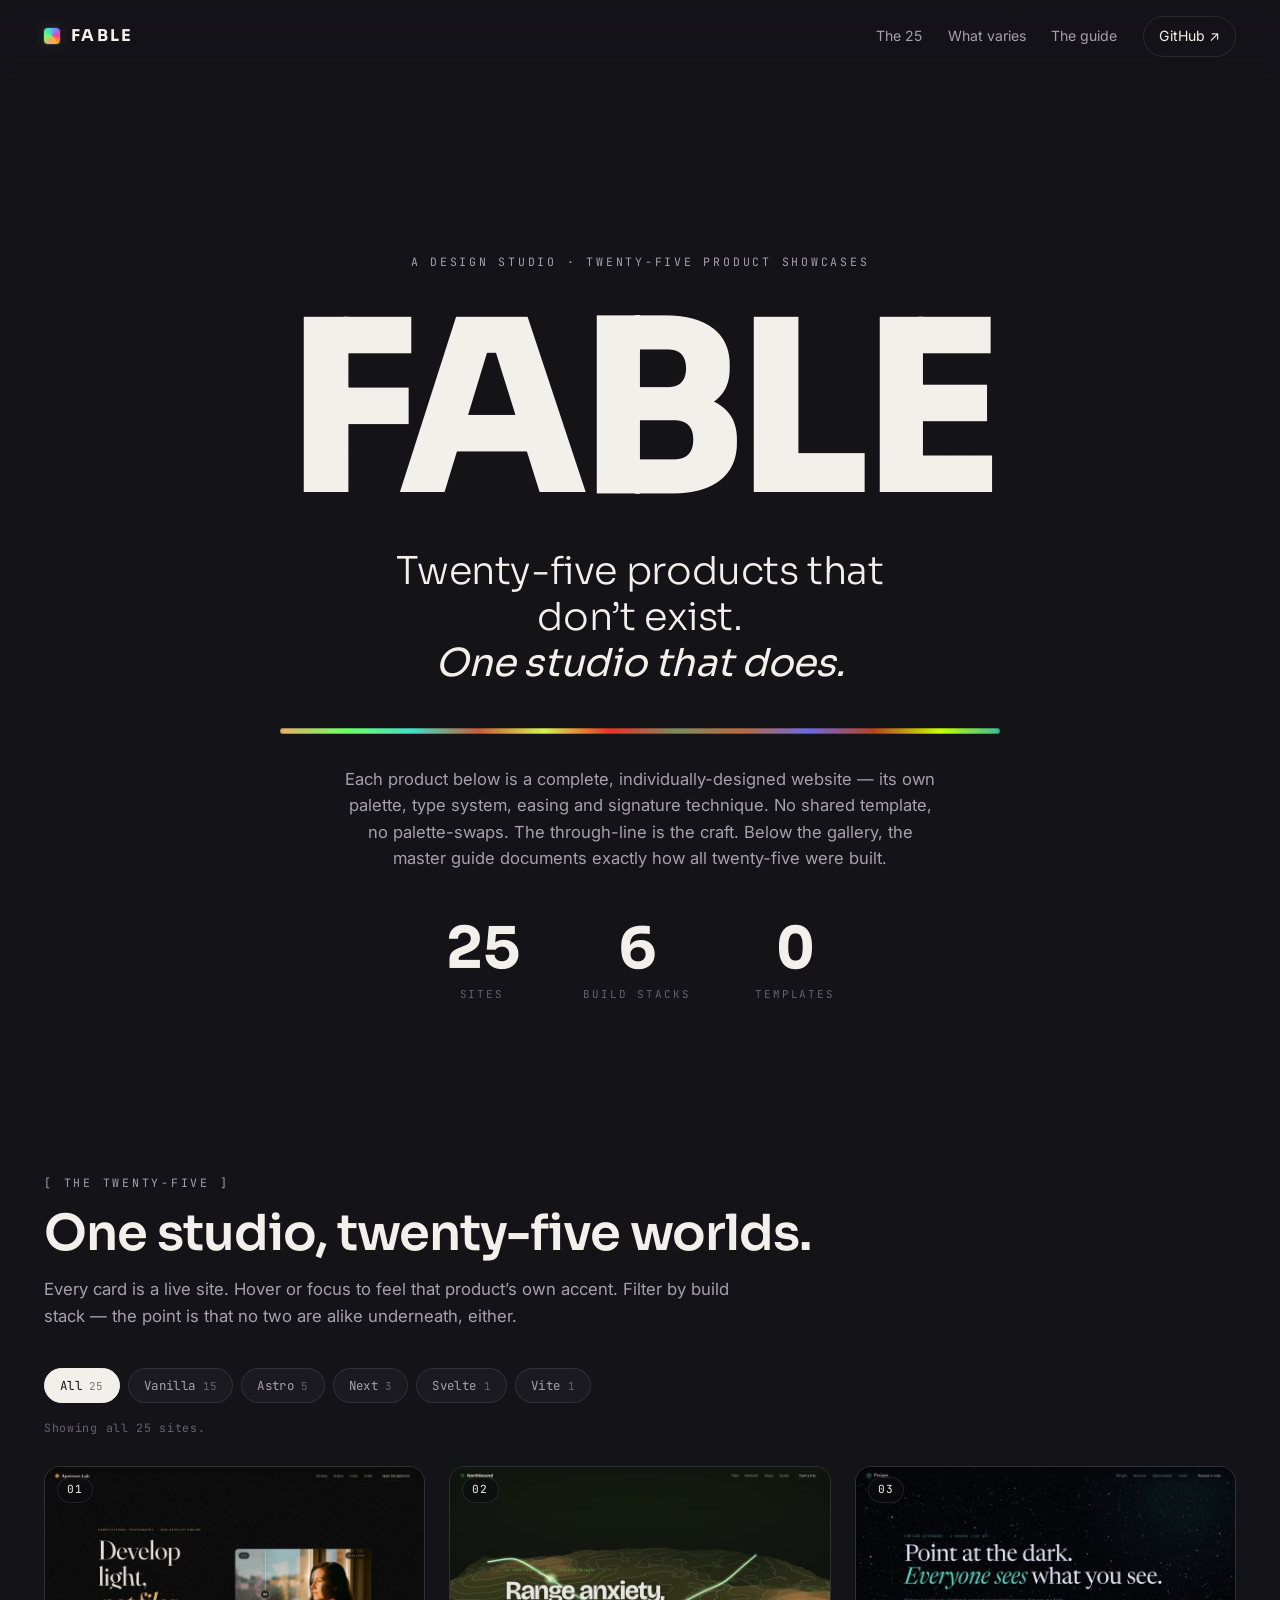
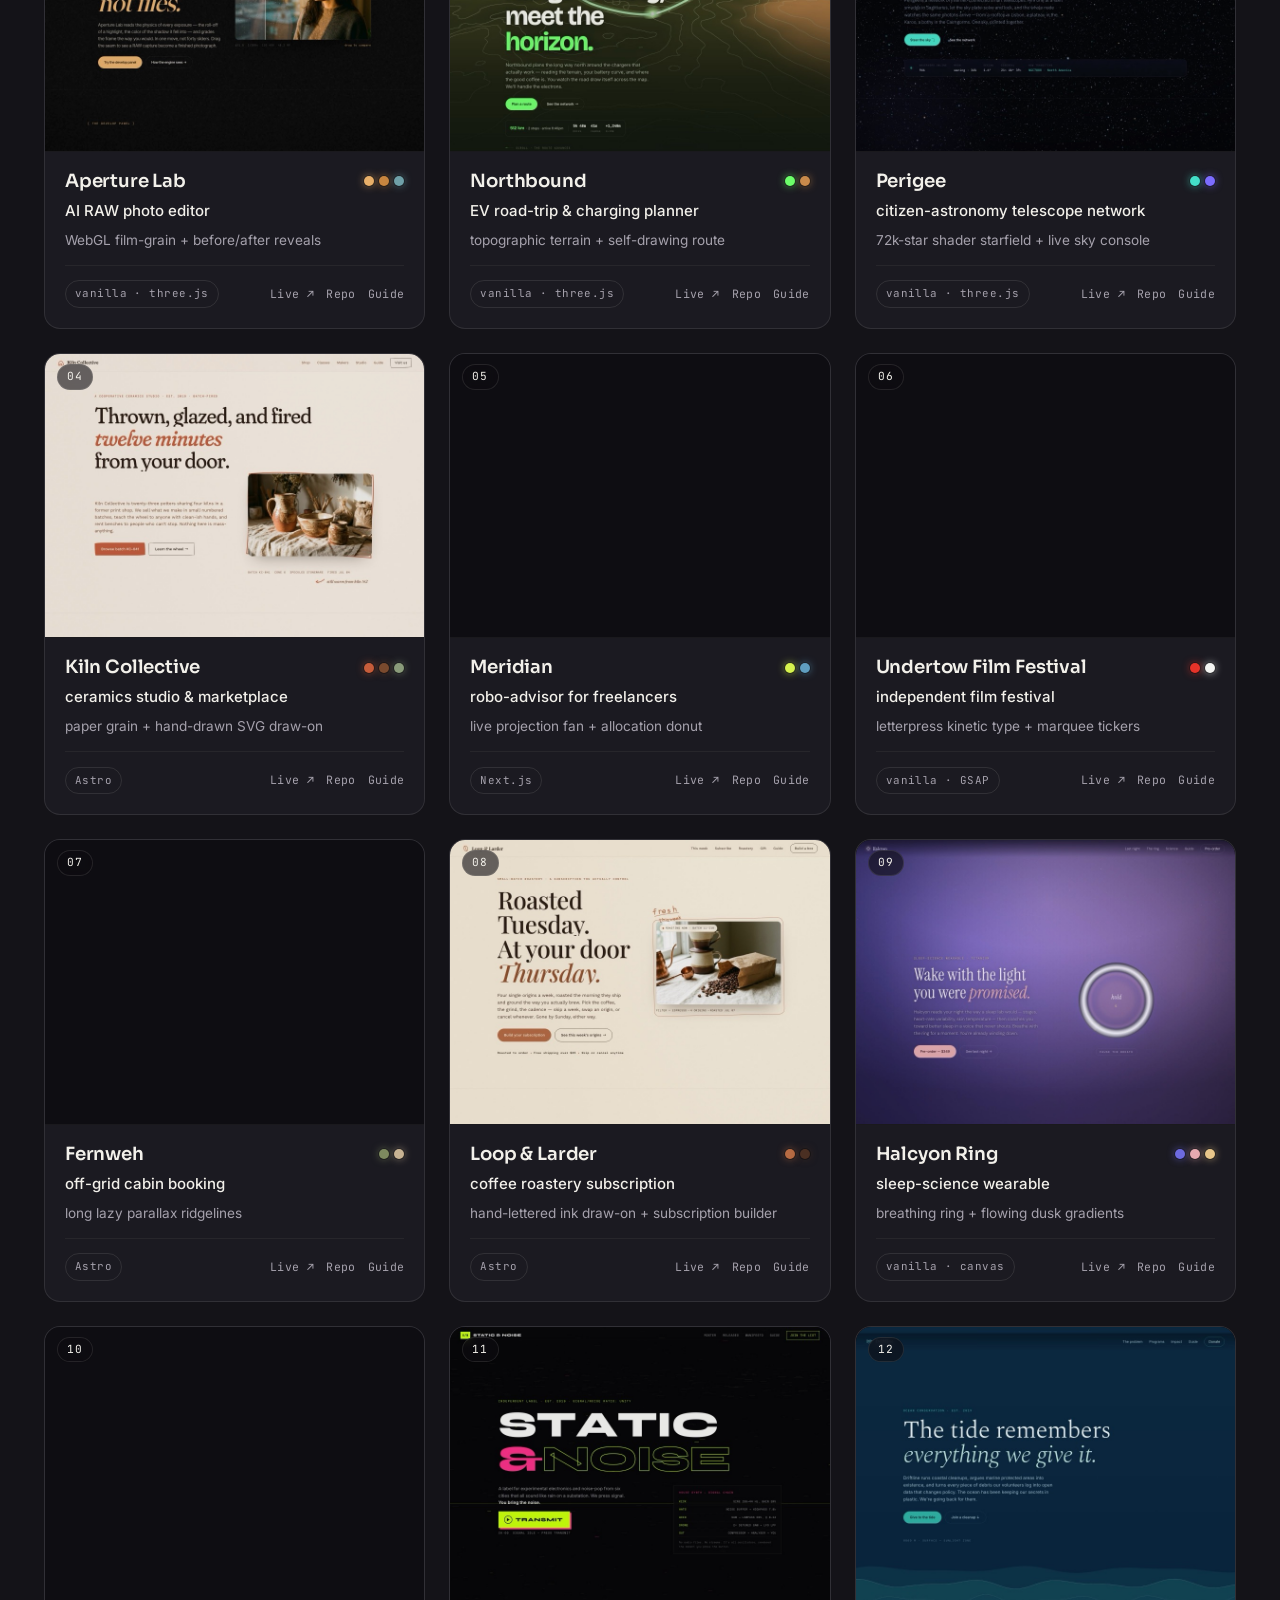
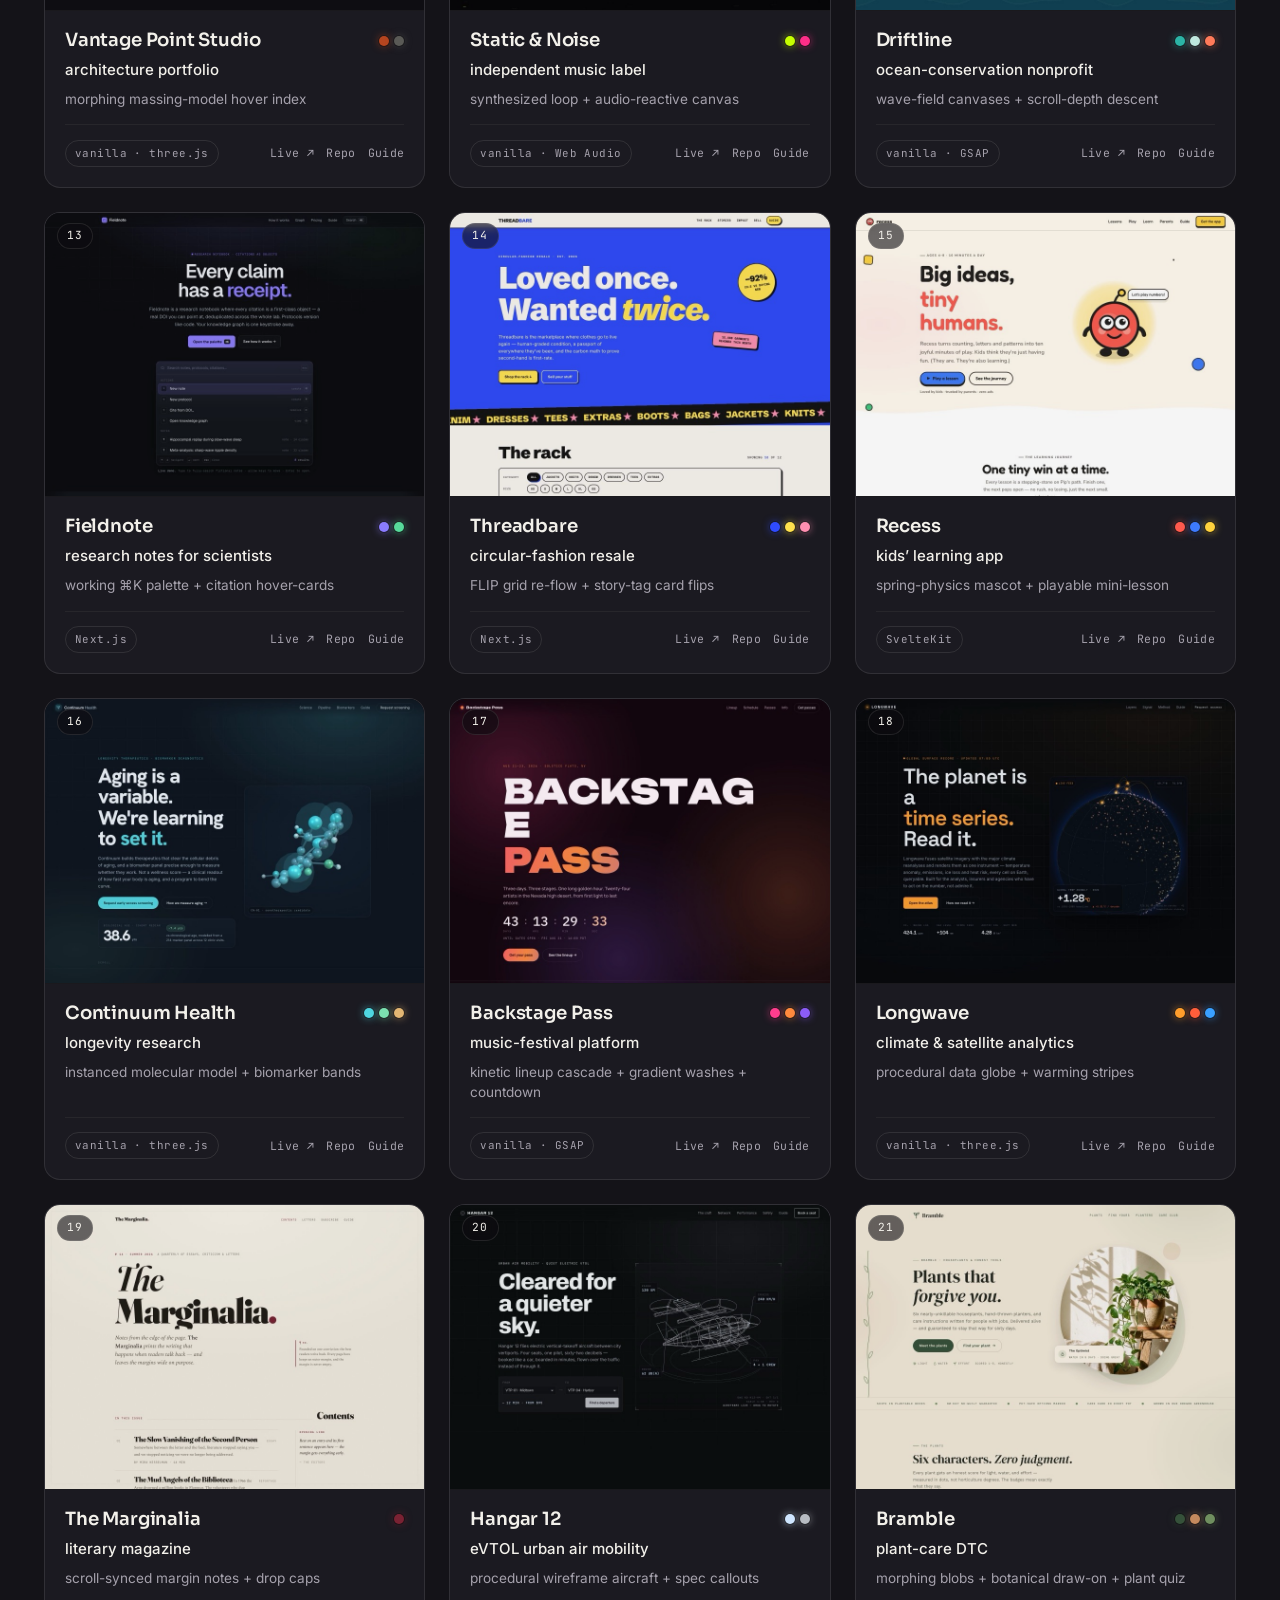
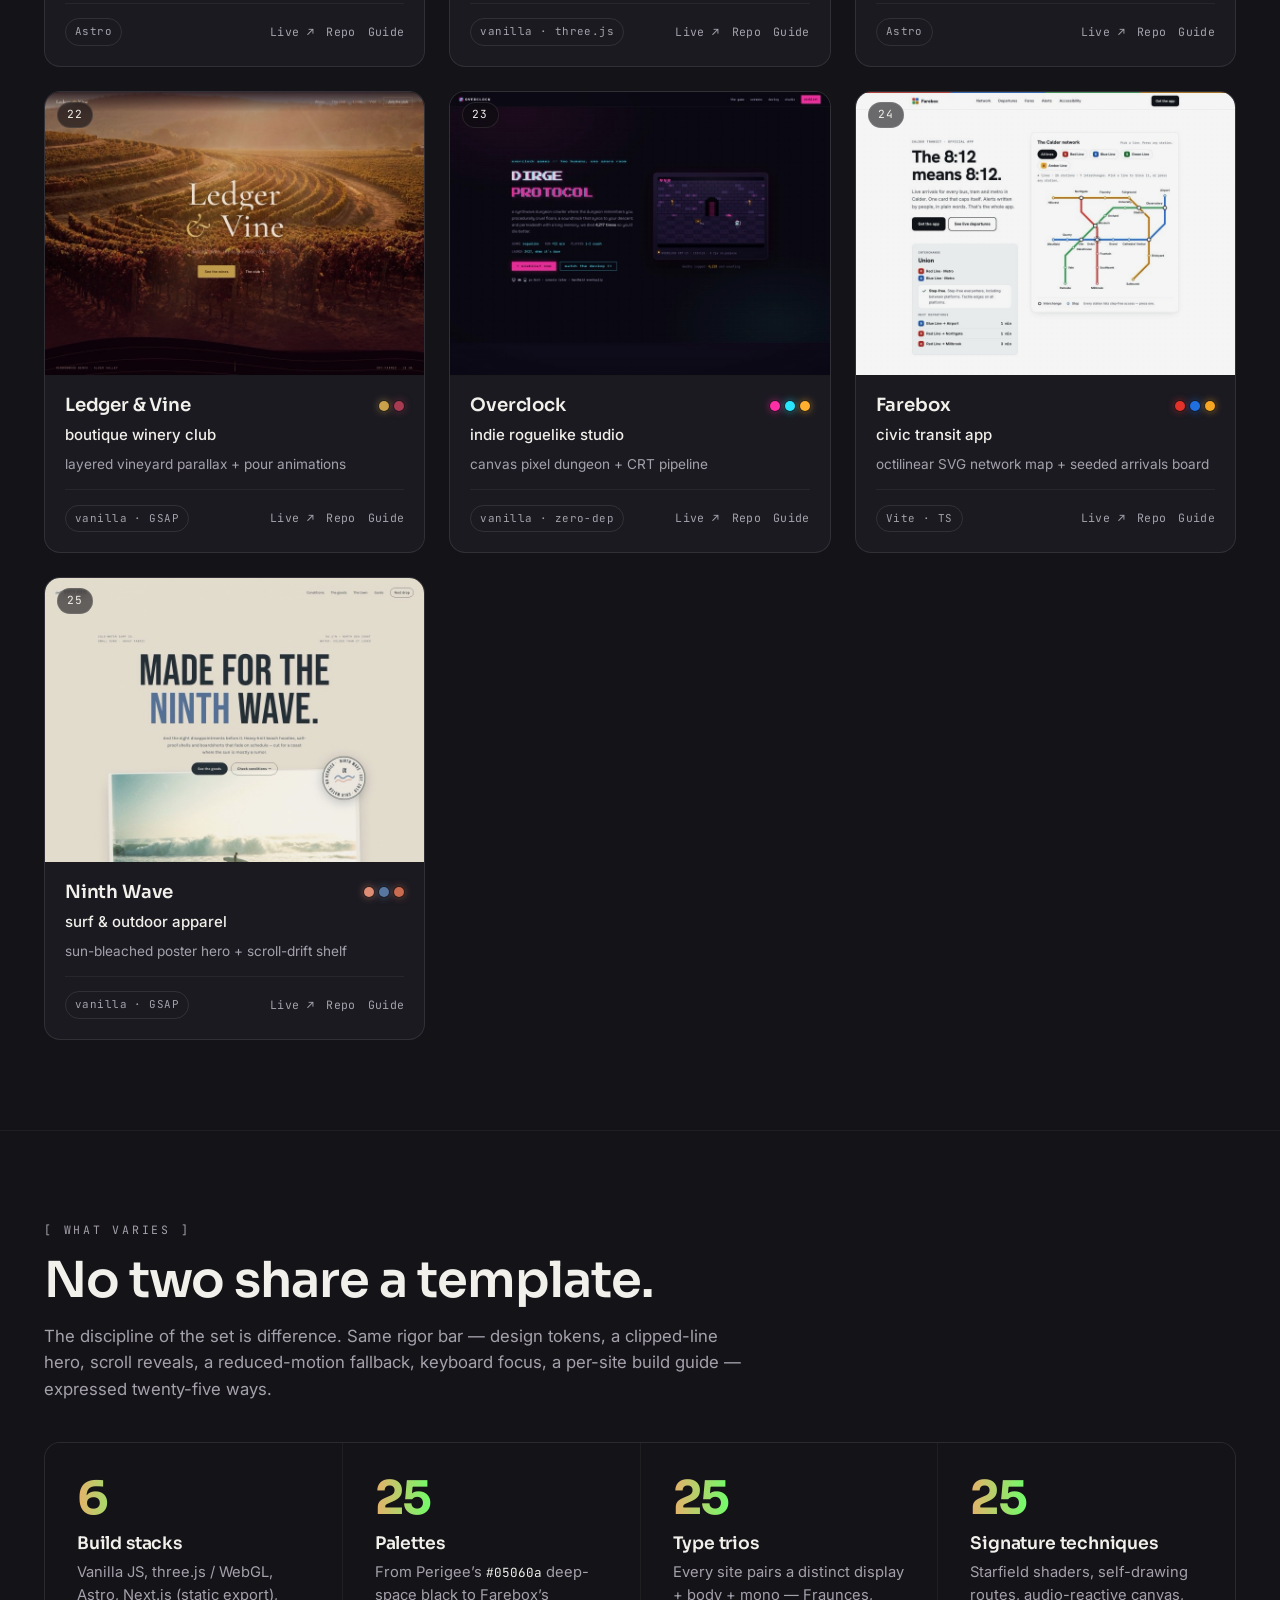
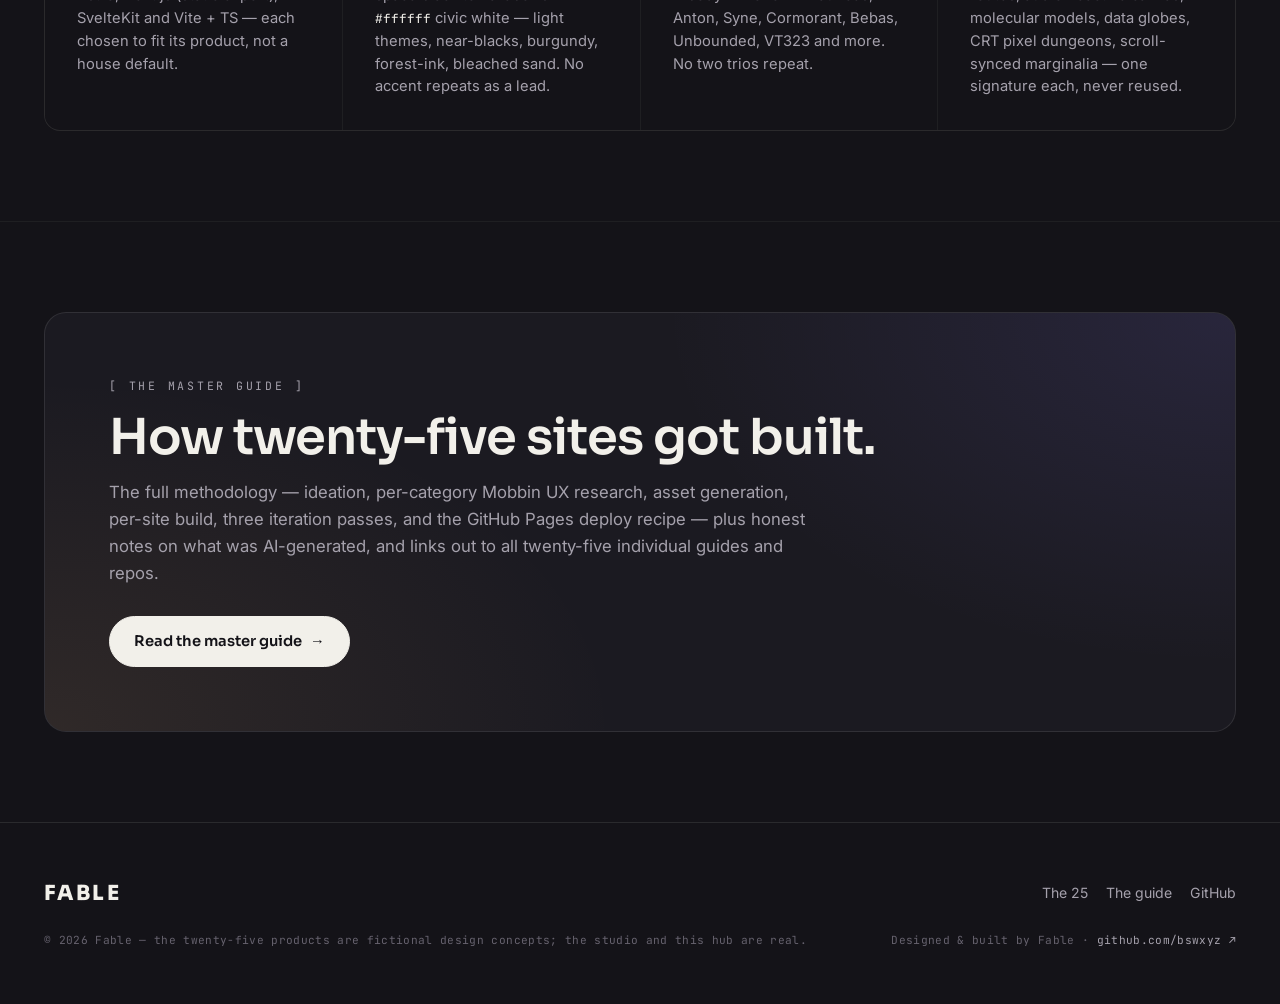
==== commit 411c07d5: "Add real previews for overclock-games + ninth-wave-surf (all 25 thumbs live) Co-Authored-By: Claude " ====
--- a/index.html
+++ b/index.html
@@ -556,7 +556,7 @@
       </article>
       <article class="card reveal" data-stack="vanilla" style="--accent:#ff2ea6">
         <a class="card-thumb" href="https://bswxyz.github.io/overclock-games/" target="_blank" rel="noopener" aria-label="Overclock — indie roguelike studio. Open the live site (new tab).">
-          <div class="card-ph" role="img" aria-label="Overclock preview — capture pending"><span>Preview<br>capturing…</span></div>
+          <img src="./assets/thumbs/overclock-games.jpg" width="800" height="600" loading="lazy" decoding="async" alt="Overclock homepage — CRT-scanline indie game launch page with a canvas pixel dungeon." />
           <span class="card-num" aria-hidden="true">23</span>
         </a>
         <div class="card-body">
@@ -600,7 +600,7 @@
       </article>
       <article class="card reveal" data-stack="vanilla" style="--accent:#e08d75">
         <a class="card-thumb" href="https://bswxyz.github.io/ninth-wave-surf/" target="_blank" rel="noopener" aria-label="Ninth Wave — surf & outdoor apparel. Open the live site (new tab).">
-          <div class="card-ph" role="img" aria-label="Ninth Wave preview — capture pending"><span>Preview<br>capturing…</span></div>
+          <img src="./assets/thumbs/ninth-wave-surf.jpg" width="800" height="600" loading="lazy" decoding="async" alt="Ninth Wave homepage — sun-bleached surf-apparel poster hero with canvas water shimmer." />
           <span class="card-num" aria-hidden="true">25</span>
         </a>
         <div class="card-body">
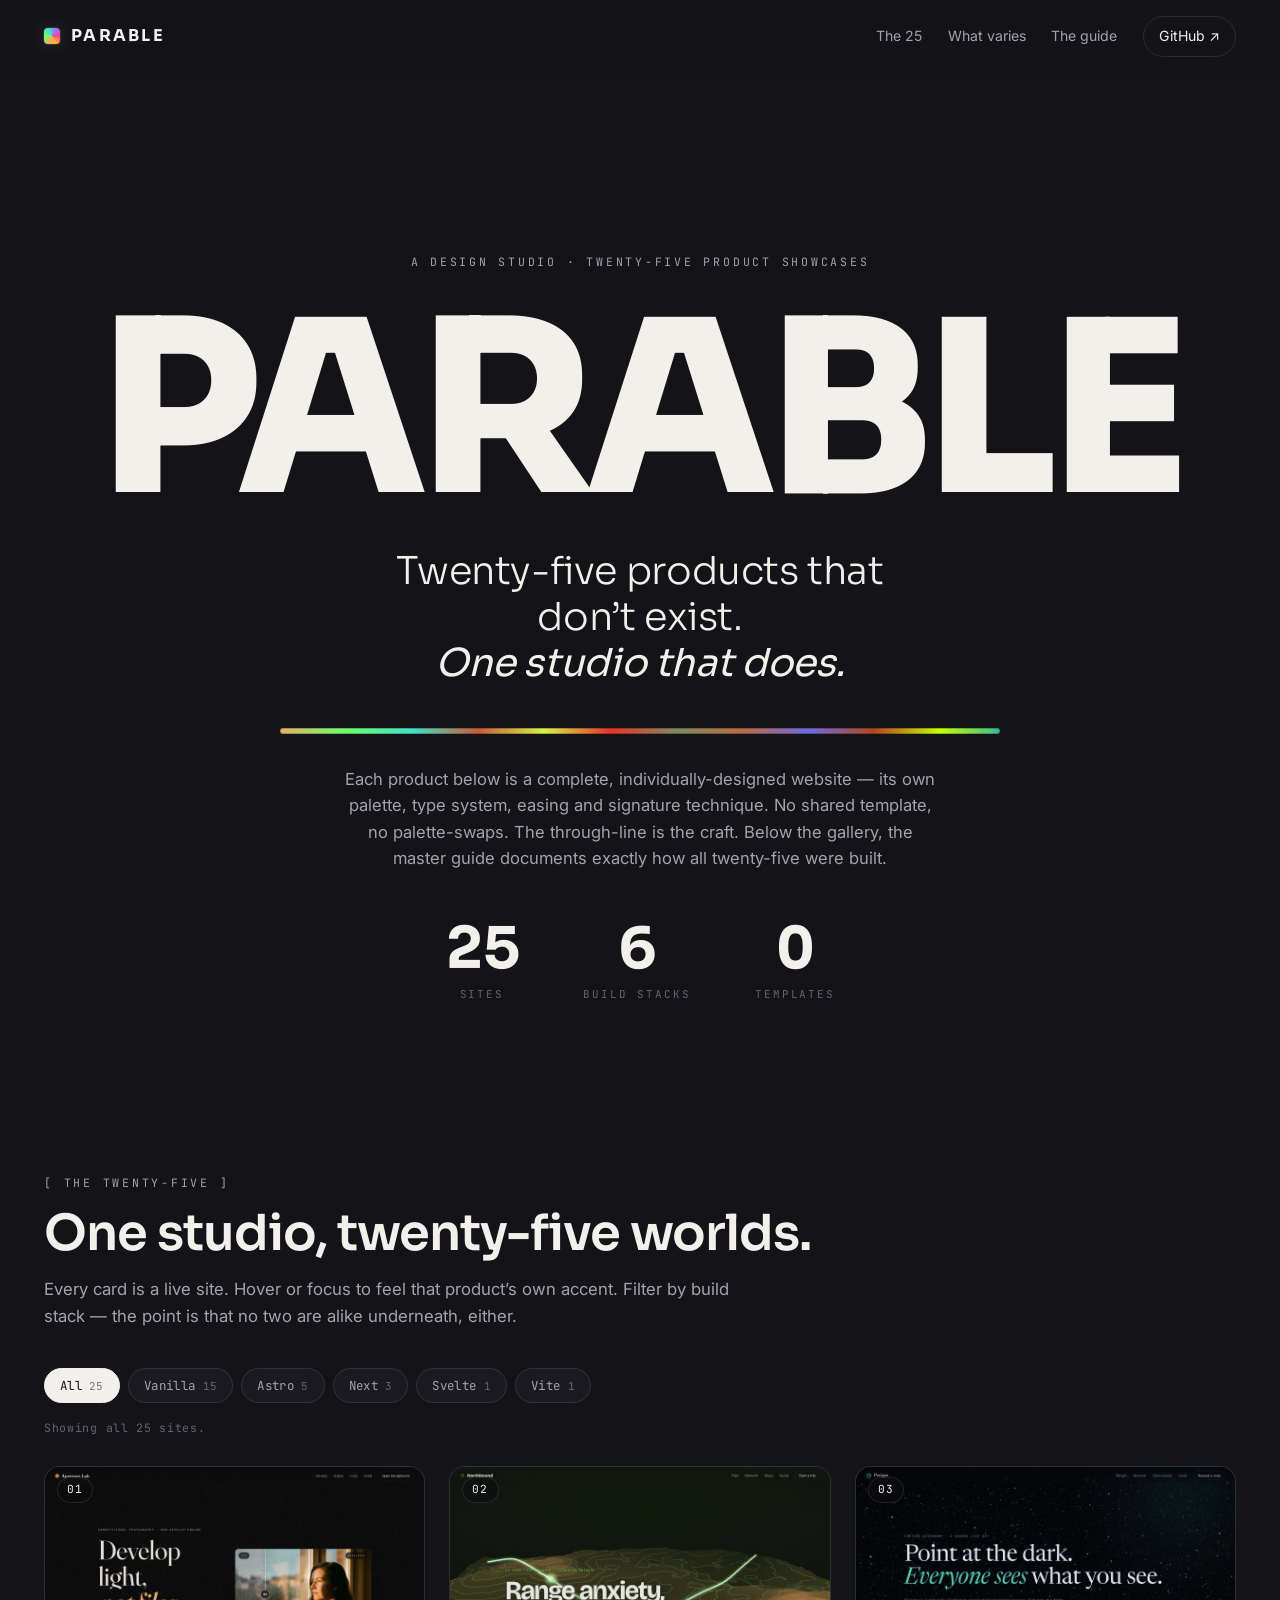
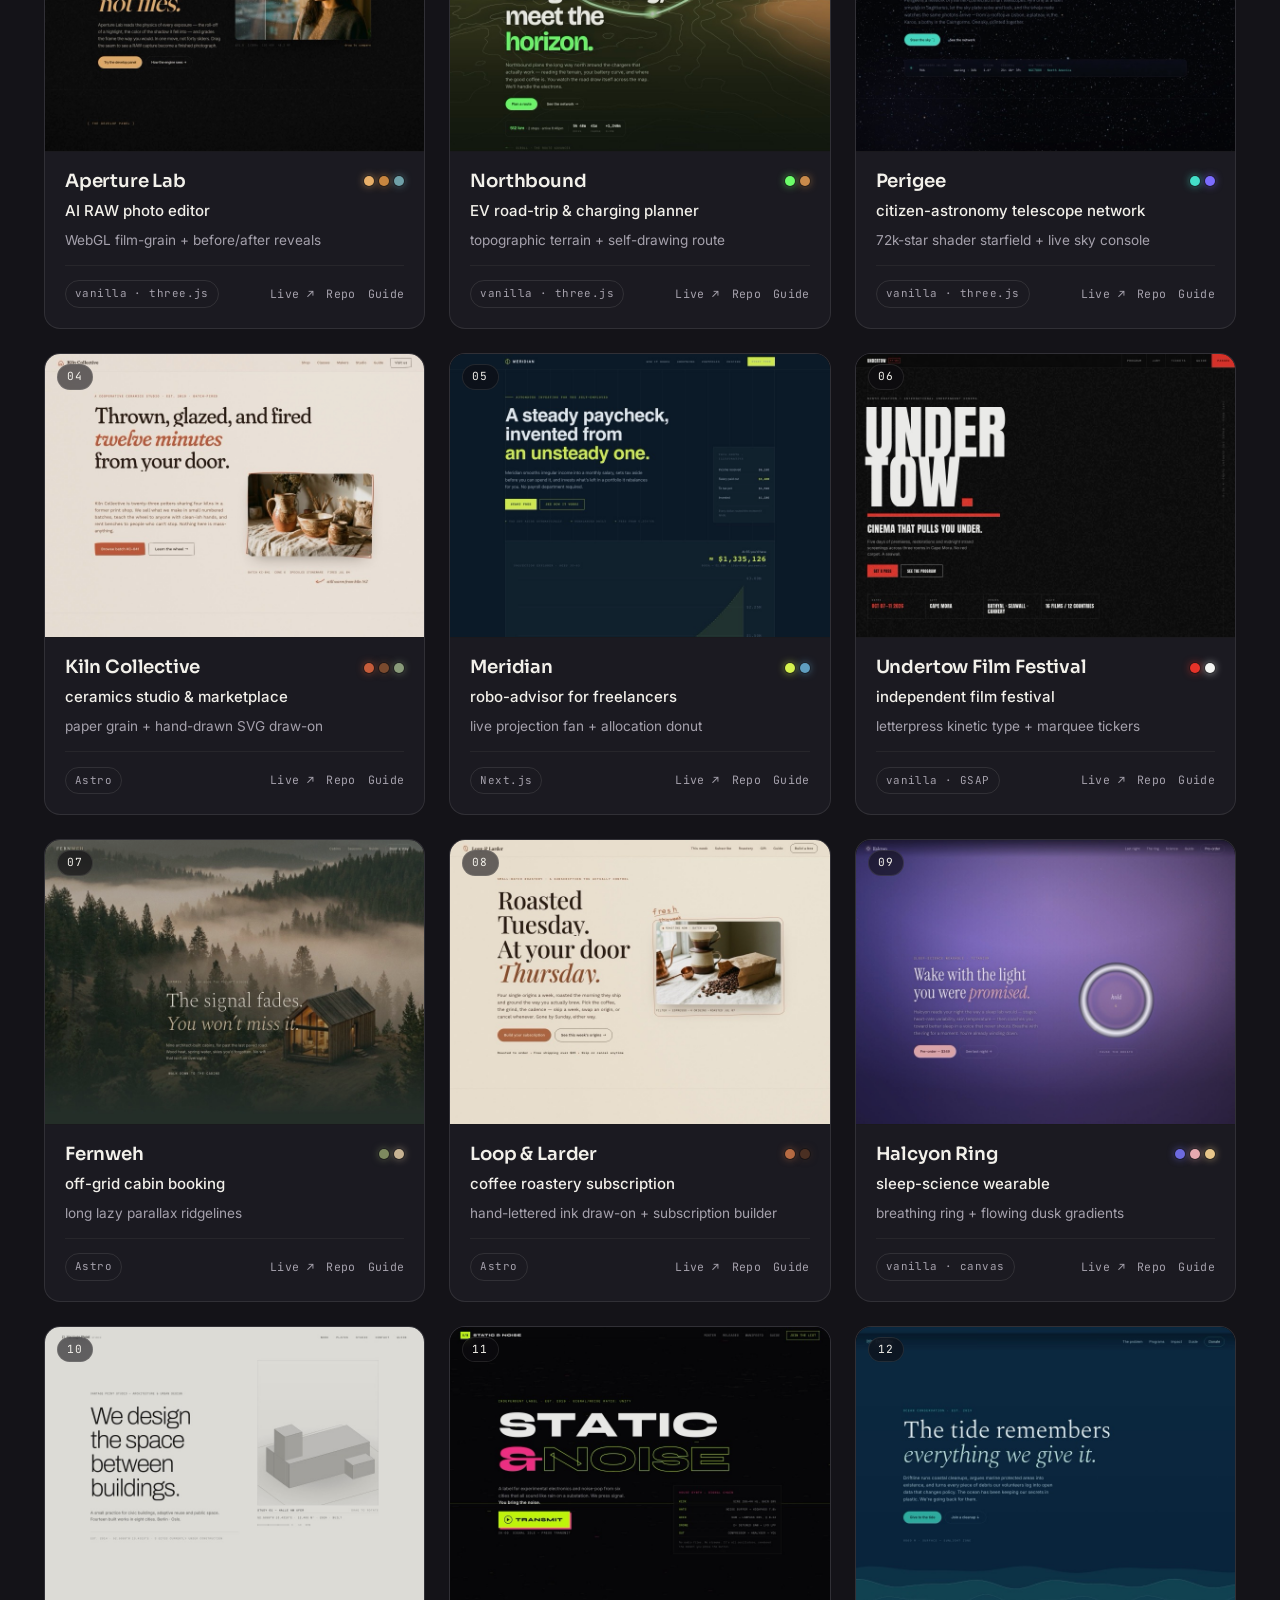
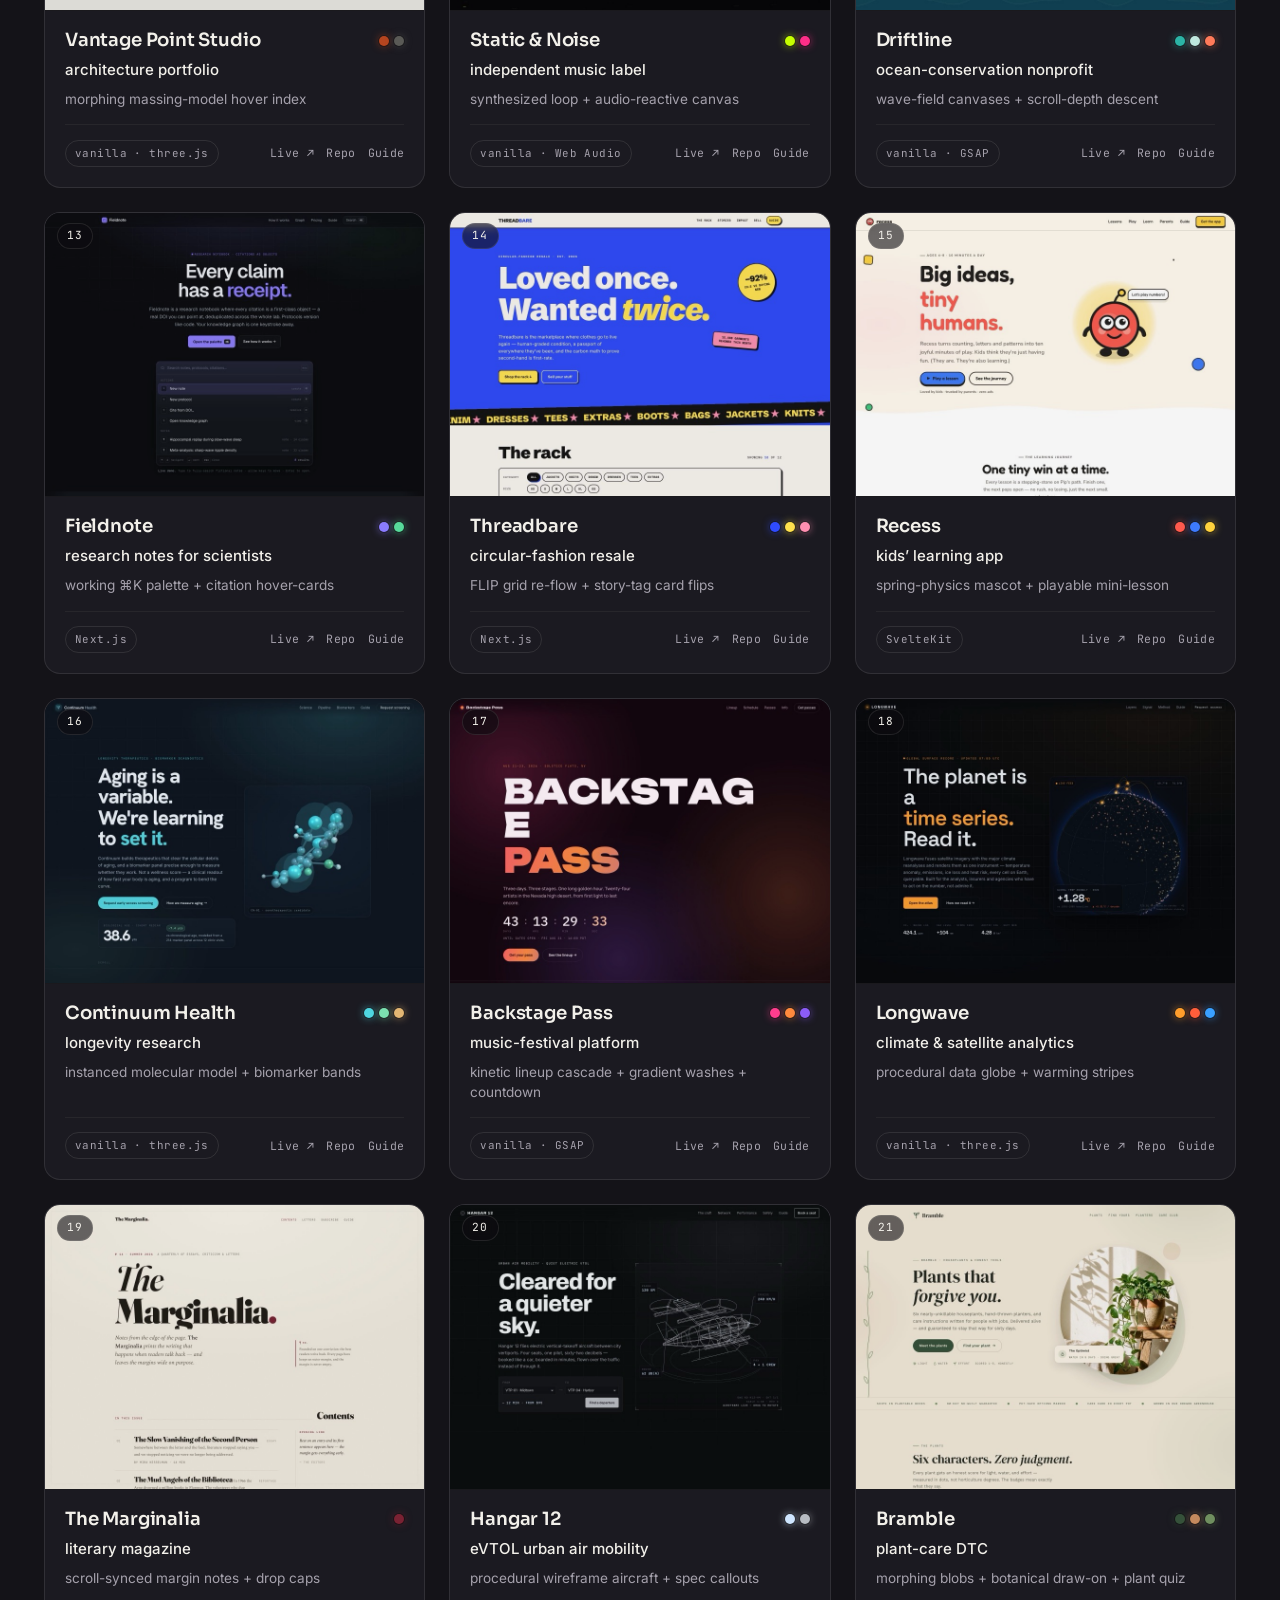
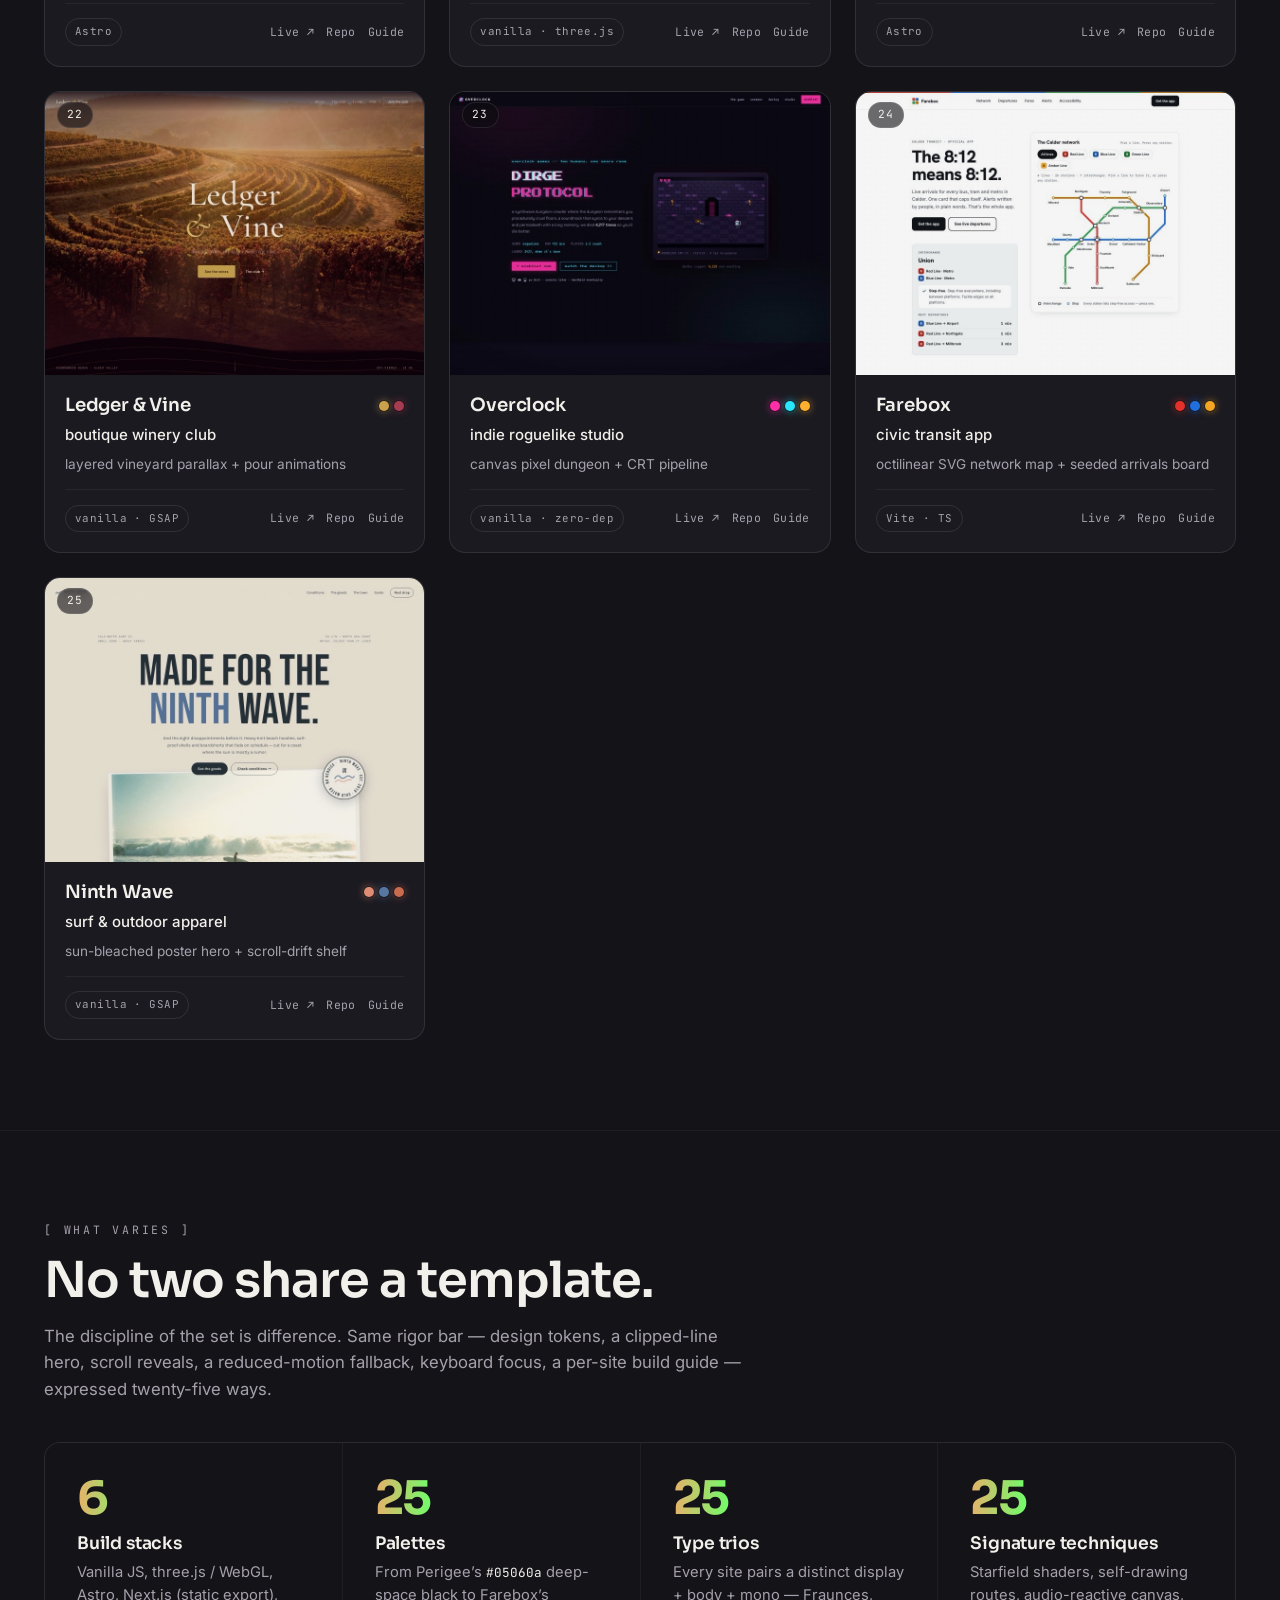
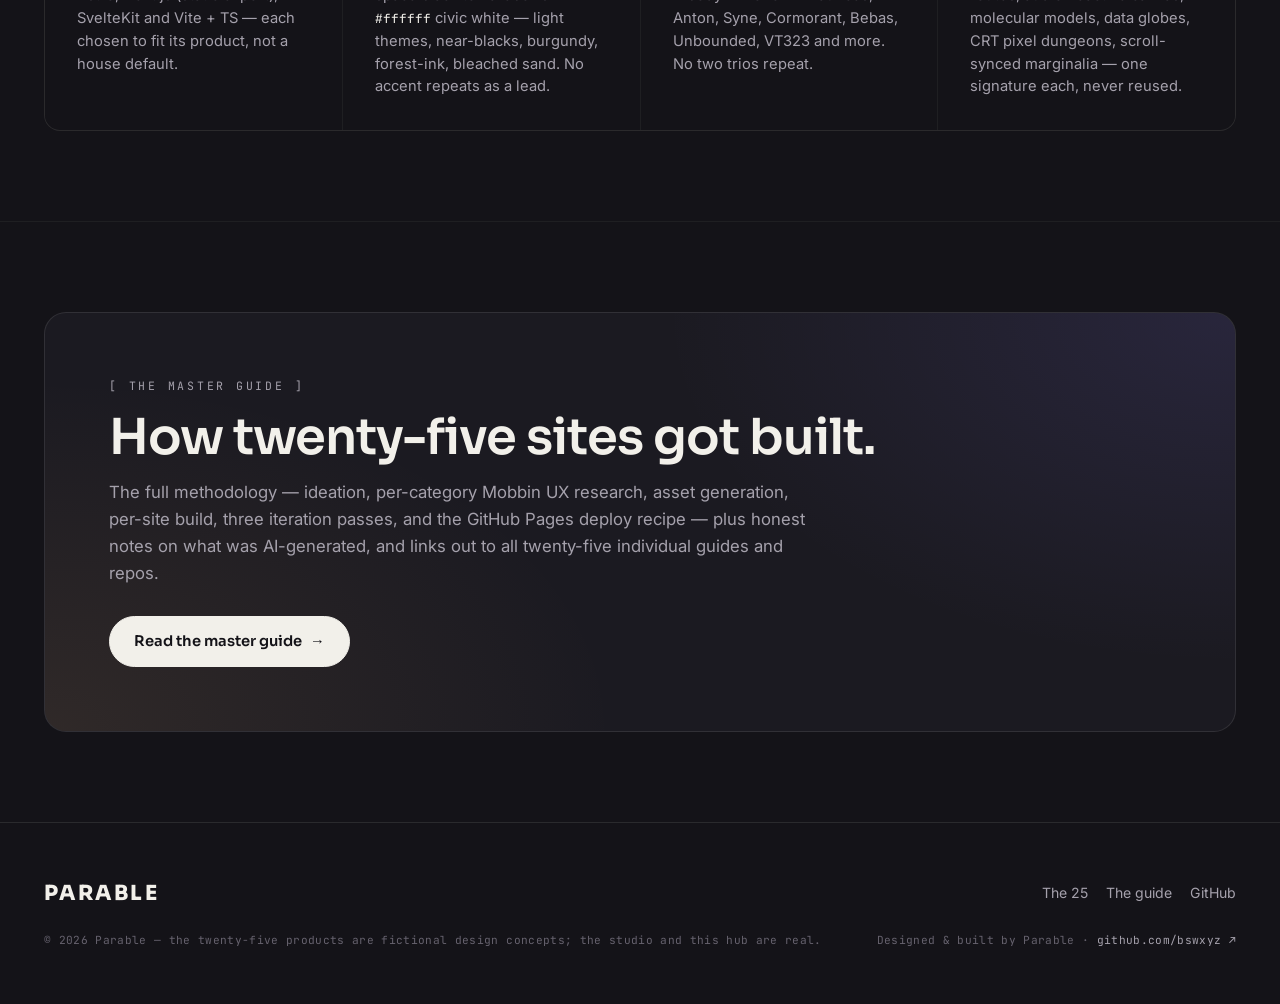
==== commit ea3d53f5: "Rename studio brand: FABLE → PARABLE Co-Authored-By: Claude Fable 5 <noreply@anthropic.com>" ====
--- a/index.html
+++ b/index.html
@@ -4,11 +4,11 @@
 <meta charset="utf-8" />
 <meta name="viewport" content="width=device-width, initial-scale=1" />
 <script>document.documentElement.classList.add('js')</script>
-<title>FABLE — twenty-five products that don’t exist. One studio that does.</title>
-<meta name="description" content="FABLE is a design studio showcase: 25 fictional products, each a complete, individually-crafted website with its own palette, type system, motion and signature technique — plus the master guide to how they were built. No two share a template." />
+<title>PARABLE — twenty-five products that don’t exist. One studio that does.</title>
+<meta name="description" content="PARABLE is a design studio showcase: 25 fictional products, each a complete, individually-crafted website with its own palette, type system, motion and signature technique — plus the master guide to how they were built. No two share a template." />
 <meta name="theme-color" content="#141318" />
 <meta name="color-scheme" content="dark" />
-<meta property="og:title" content="FABLE — 25 products that don’t exist. One studio that does." />
+<meta property="og:title" content="PARABLE — 25 products that don’t exist. One studio that does." />
 <meta property="og:description" content="A gallery of 25 fictional-product design showcases and the master build guide. Six stacks, twenty-five palettes, zero templates." />
 <meta property="og:type" content="website" />
 <meta property="og:url" content="https://bswxyz.github.io/fable-hub/" />
@@ -21,9 +21,9 @@
 <div class="grid-tex" aria-hidden="true"></div>
 
 <header class="nav">
-  <a class="brand" href="./" aria-label="Fable home">
+  <a class="brand" href="./" aria-label="Parable home">
     <span class="brand-mark" aria-hidden="true"></span>
-    <span class="brand-word">FABLE</span>
+    <span class="brand-word">PARABLE</span>
   </a>
   <nav class="nav-links" aria-label="Primary">
     <a href="#gallery">The 25</a>
@@ -37,7 +37,7 @@
   <section class="hero">
     <p class="eyebrow reveal">A design studio · twenty-five product showcases</p>
     <h1 class="hero-title">
-      <span class="line"><span>FABLE</span></span>
+      <span class="line"><span>PARABLE</span></span>
     </h1>
     <p class="hero-lead reveal">Twenty-five products that don’t exist.<br><em>One studio that does.</em></p>
     <div class="spectrum reveal" aria-hidden="true"><span class="spectrum-band" style="--grad:linear-gradient(90deg, #e8b06a 0.00%, #6cff6a 4.17%, #43e0c8 8.33%, #c65d3b 12.50%, #d6f24e 16.67%, #e63329 20.83%, #7d8a5f 25.00%, #b76b43 29.17%, #6d6ae0 33.33%, #b5451f 37.50%, #c6ff00 41.67%, #2bb4a6 45.83%, #8b7cff 50.00%, #2f4bff 54.17%, #ff5a4d 58.33%, #4fd6e0 62.50%, #ff3d8e 66.67%, #ff9e2c 70.83%, #7a2233 75.00%, #cfe6ff 79.17%, #35513a 83.33%, #c9a24b 87.50%, #ff2ea6 91.67%, #e4322b 95.83%, #e08d75 100.00%)"></span></div>
@@ -673,7 +673,7 @@
 
 <footer class="footer">
   <div class="foot-top">
-    <span class="foot-brand">FABLE</span>
+    <span class="foot-brand">PARABLE</span>
     <div class="foot-links">
       <a href="#gallery">The 25</a>
       <a href="./guide/">The guide</a>
@@ -681,8 +681,8 @@
     </div>
   </div>
   <div class="foot-bottom">
-    <span>© 2026 Fable — the twenty-five products are fictional design concepts; the studio and this hub are real.</span>
-    <span>Designed &amp; built by Fable · <a href="https://github.com/bswxyz" target="_blank" rel="noopener">github.com/bswxyz ↗</a></span>
+    <span>© 2026 Parable — the twenty-five products are fictional design concepts; the studio and this hub are real.</span>
+    <span>Designed &amp; built by Parable · <a href="https://github.com/bswxyz" target="_blank" rel="noopener">github.com/bswxyz ↗</a></span>
   </div>
 </footer>
 
--- a/styles.css
+++ b/styles.css
@@ -1,5 +1,5 @@
 /* ============================================================
-   FABLE — the hub. Design system / tokens first.
+   PARABLE — the hub. Design system / tokens first.
    Dark neutral ink that lets 25 thumbnails carry the colour.
    Accent = THE SPECTRUM (the set of 25 site accents).
    ============================================================ */
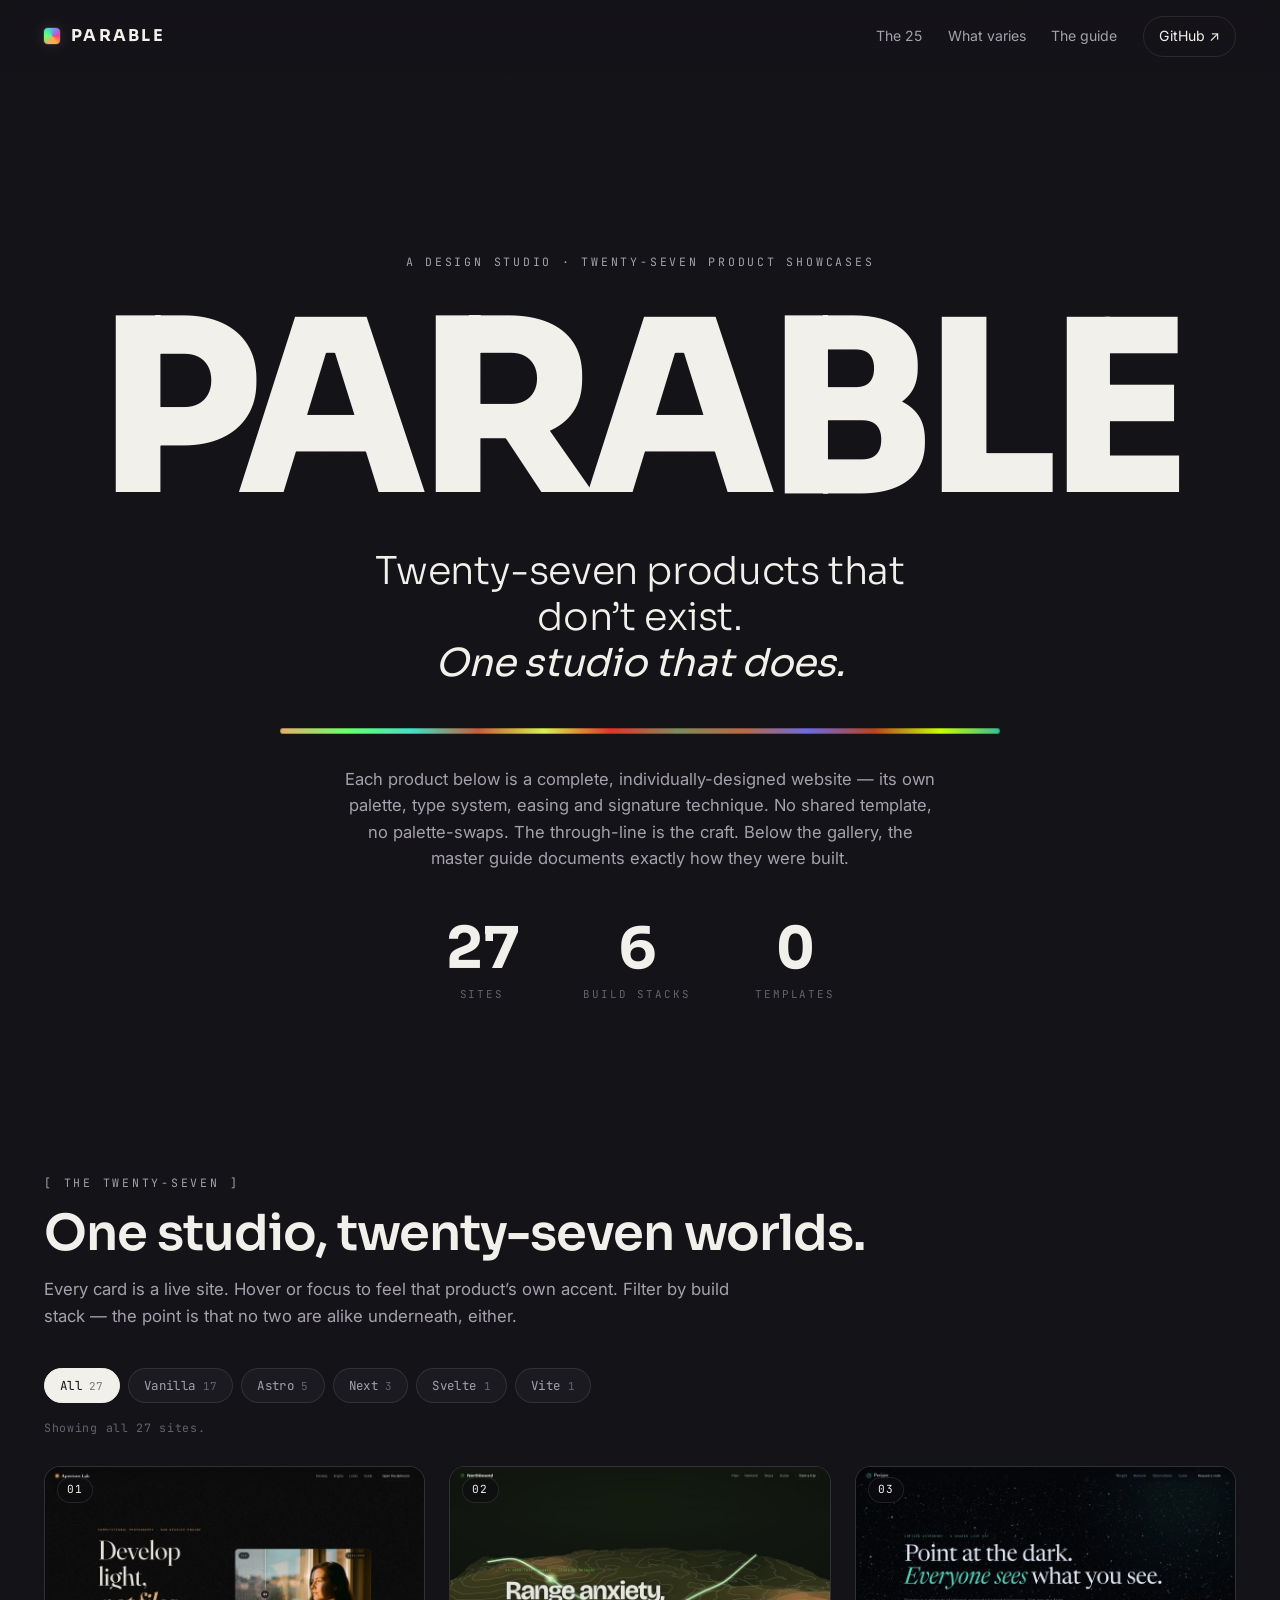
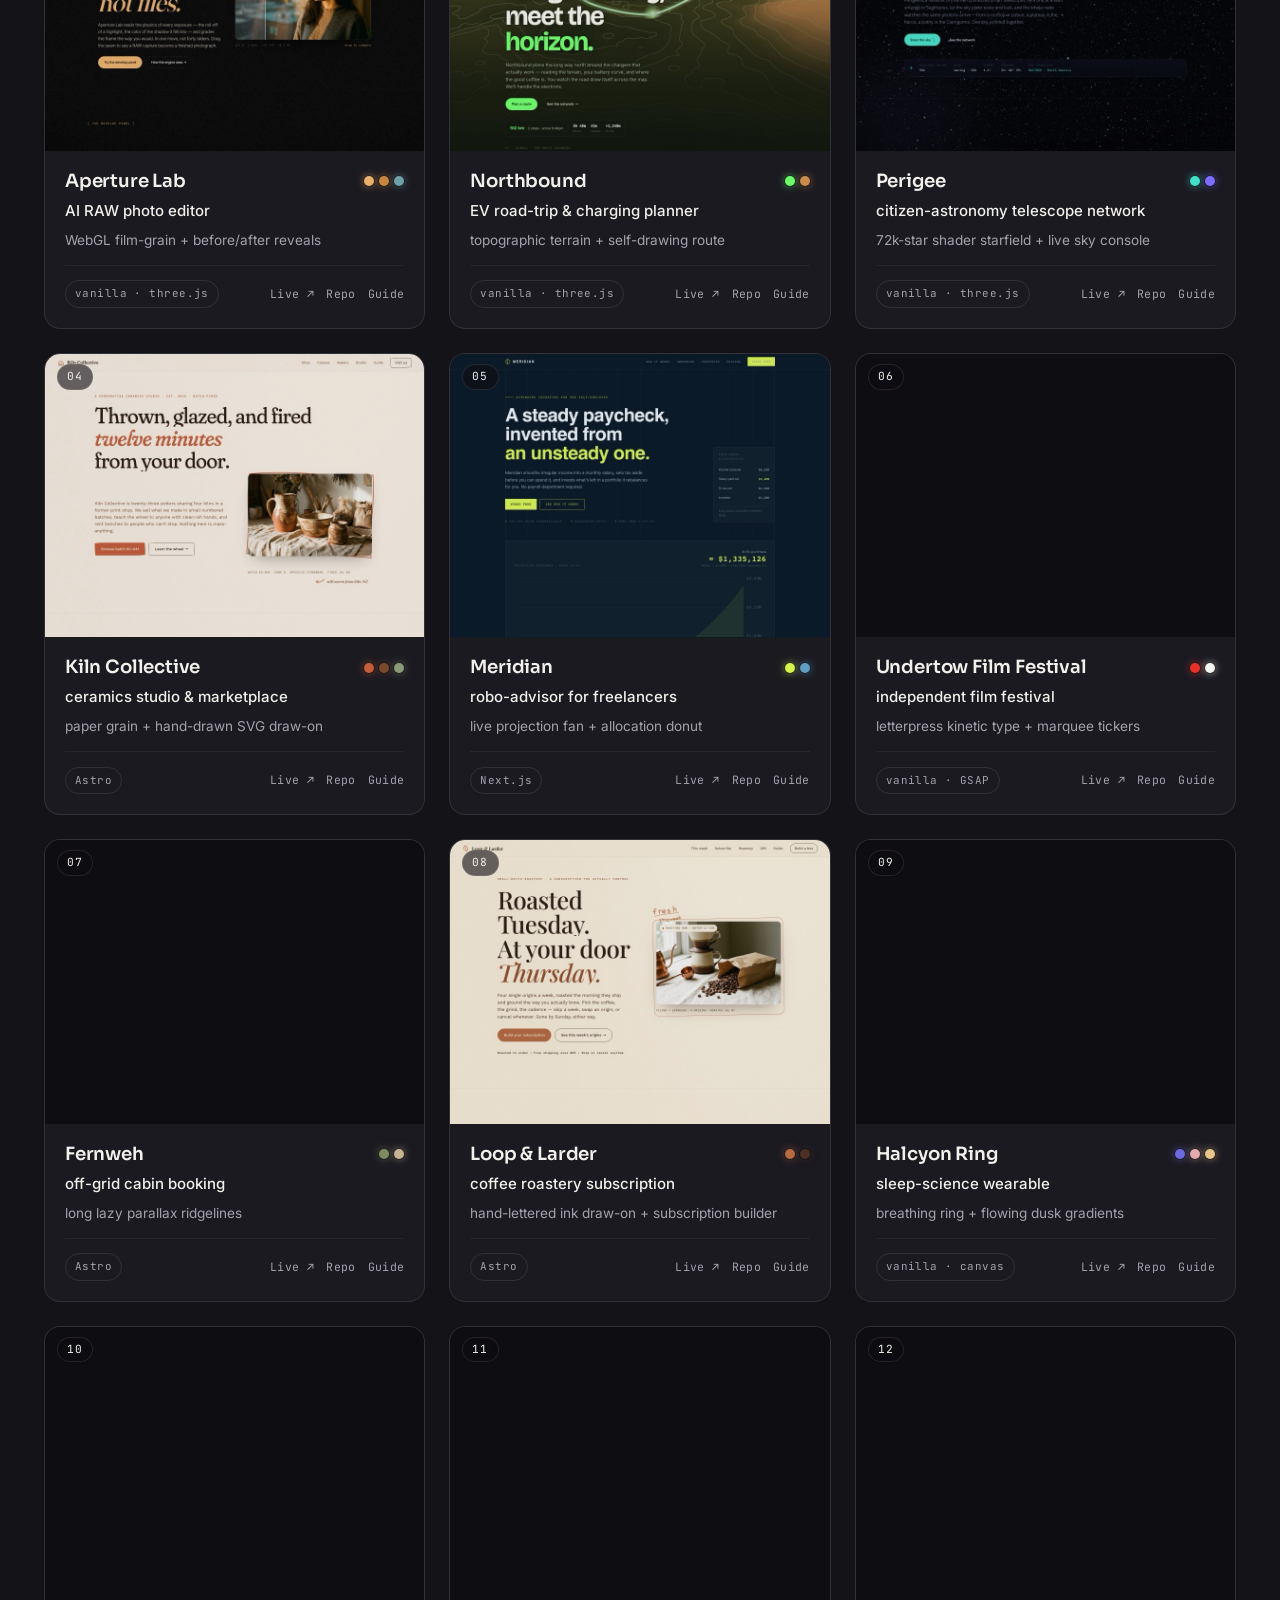
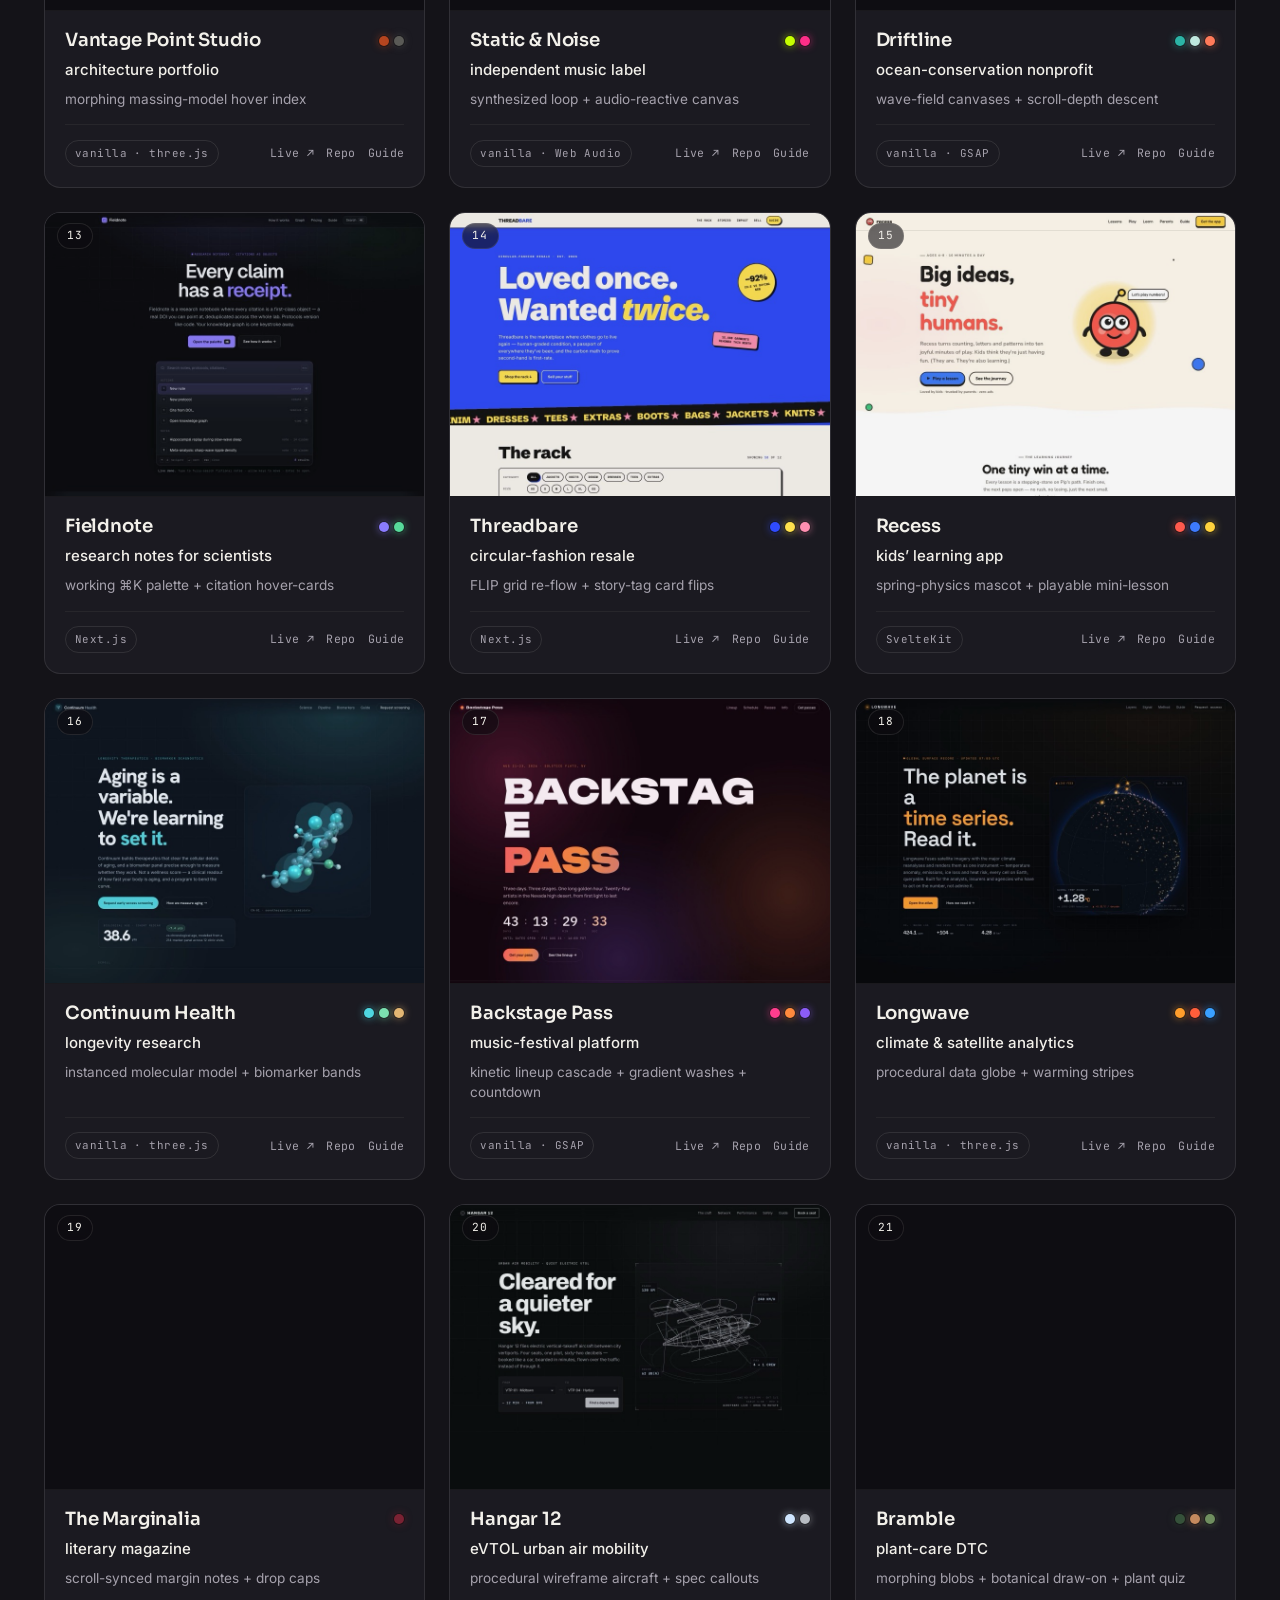
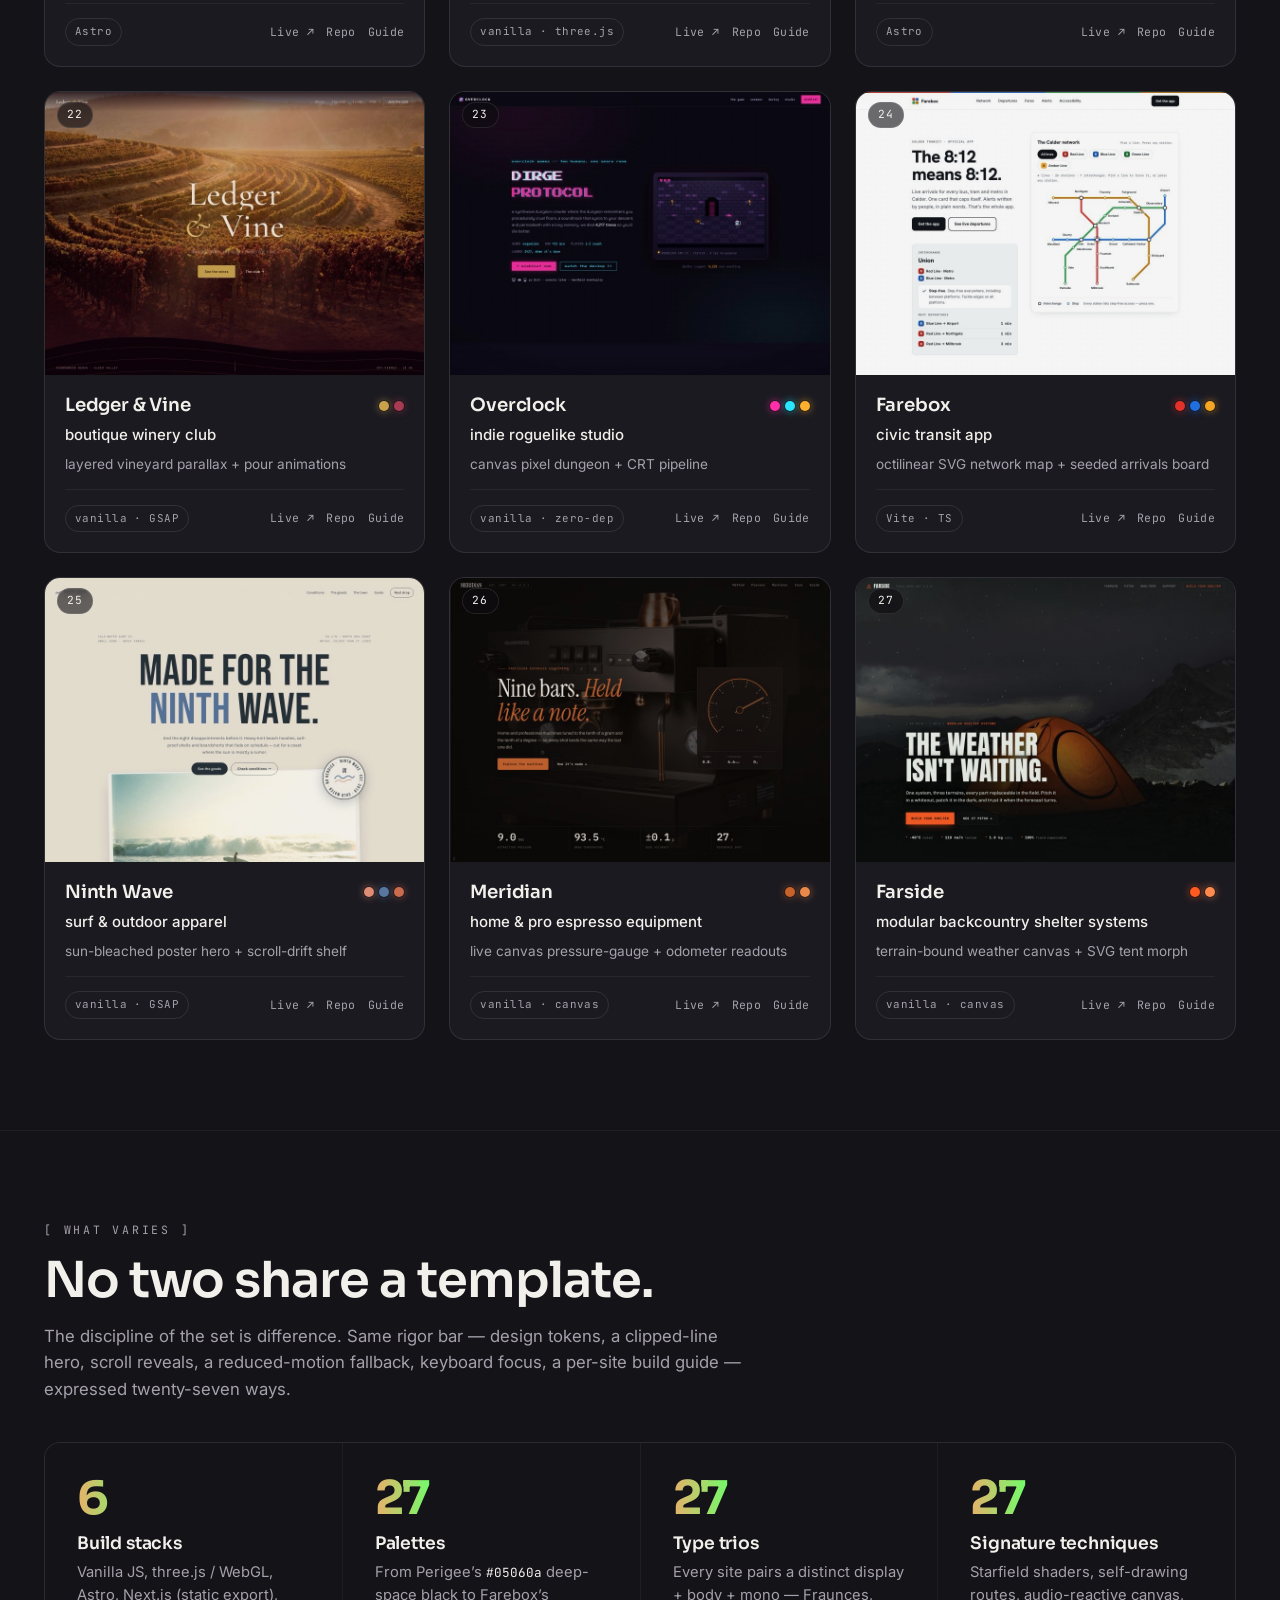
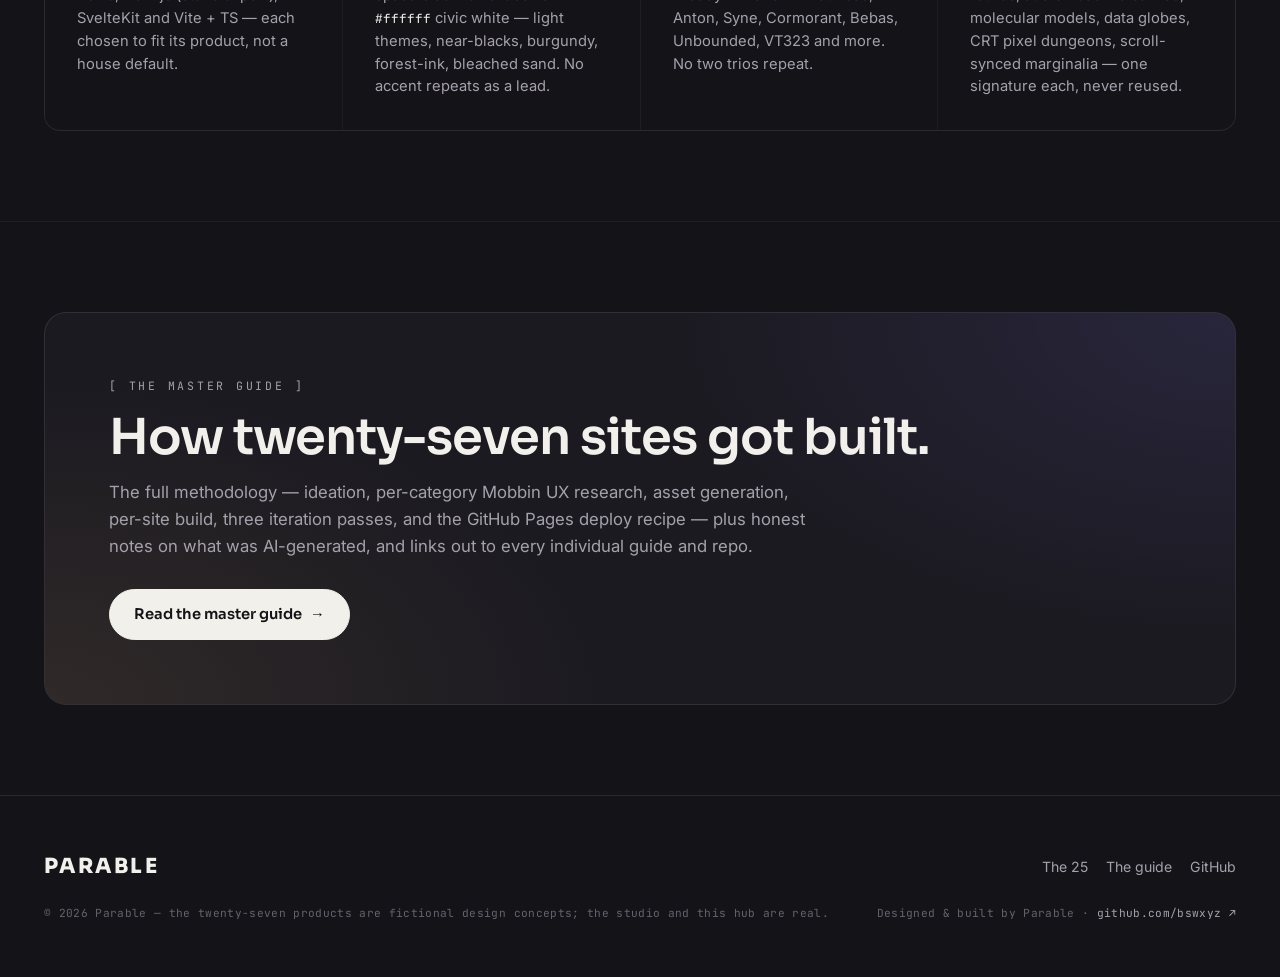
==== commit ff411b8b: "Add Meridian (26) and Farside (27) preview cards to the Parable gallery Cross-listed from the Formwo" ====
--- a/index.html
+++ b/index.html
@@ -4,12 +4,12 @@
 <meta charset="utf-8" />
 <meta name="viewport" content="width=device-width, initial-scale=1" />
 <script>document.documentElement.classList.add('js')</script>
-<title>PARABLE — twenty-five products that don’t exist. One studio that does.</title>
+<title>PARABLE — twenty-seven products that don’t exist. One studio that does.</title>
 <meta name="description" content="PARABLE is a design studio showcase: 25 fictional products, each a complete, individually-crafted website with its own palette, type system, motion and signature technique — plus the master guide to how they were built. No two share a template." />
 <meta name="theme-color" content="#141318" />
 <meta name="color-scheme" content="dark" />
 <meta property="og:title" content="PARABLE — 25 products that don’t exist. One studio that does." />
-<meta property="og:description" content="A gallery of 25 fictional-product design showcases and the master build guide. Six stacks, twenty-five palettes, zero templates." />
+<meta property="og:description" content="A gallery of 27 fictional-product design showcases and the master build guide. Six stacks, twenty-seven palettes, zero templates." />
 <meta property="og:type" content="website" />
 <meta property="og:url" content="https://bswxyz.github.io/fable-hub/" />
 <link rel="preconnect" href="https://fonts.googleapis.com" />
@@ -35,17 +35,17 @@
 
 <main>
   <section class="hero">
-    <p class="eyebrow reveal">A design studio · twenty-five product showcases</p>
+    <p class="eyebrow reveal">A design studio · twenty-seven product showcases</p>
     <h1 class="hero-title">
       <span class="line"><span>PARABLE</span></span>
     </h1>
-    <p class="hero-lead reveal">Twenty-five products that don’t exist.<br><em>One studio that does.</em></p>
+    <p class="hero-lead reveal">Twenty-seven products that don’t exist.<br><em>One studio that does.</em></p>
     <div class="spectrum reveal" aria-hidden="true"><span class="spectrum-band" style="--grad:linear-gradient(90deg, #e8b06a 0.00%, #6cff6a 4.17%, #43e0c8 8.33%, #c65d3b 12.50%, #d6f24e 16.67%, #e63329 20.83%, #7d8a5f 25.00%, #b76b43 29.17%, #6d6ae0 33.33%, #b5451f 37.50%, #c6ff00 41.67%, #2bb4a6 45.83%, #8b7cff 50.00%, #2f4bff 54.17%, #ff5a4d 58.33%, #4fd6e0 62.50%, #ff3d8e 66.67%, #ff9e2c 70.83%, #7a2233 75.00%, #cfe6ff 79.17%, #35513a 83.33%, #c9a24b 87.50%, #ff2ea6 91.67%, #e4322b 95.83%, #e08d75 100.00%)"></span></div>
     <p class="hero-sub reveal">Each product below is a complete, individually-designed website — its own palette, type
       system, easing and signature technique. No shared template, no palette-swaps. The through-line is the
-      craft. Below the gallery, the master guide documents exactly how all twenty-five were built.</p>
+      craft. Below the gallery, the master guide documents exactly how they were built.</p>
     <dl class="counters reveal" aria-label="At a glance">
-      <div class="counter"><dd><span class="c-num" data-to="25">0</span></dd><dt>sites</dt></div>
+      <div class="counter"><dd><span class="c-num" data-to="27">0</span></dd><dt>sites</dt></div>
       <div class="counter"><dd><span class="c-num" data-to="6">0</span></dd><dt>build stacks</dt></div>
       <div class="counter"><dd><span class="c-num" data-to="0">0</span></dd><dt>templates</dt></div>
     </dl>
@@ -53,21 +53,21 @@
 
   <section id="gallery" class="gallery-sec">
     <div class="section-head">
-      <p class="kicker reveal">[ The twenty-five ]</p>
-      <h2 class="reveal">One studio, twenty-five worlds.</h2>
+      <p class="kicker reveal">[ The twenty-seven ]</p>
+      <h2 class="reveal">One studio, twenty-seven worlds.</h2>
       <p class="lede reveal">Every card is a live site. Hover or focus to feel that product’s own accent.
         Filter by build stack — the point is that no two are alike underneath, either.</p>
     </div>
 
     <div class="filters reveal" role="group" aria-label="Filter the gallery by build stack">
-      <button class="filter" data-filter="all" aria-pressed="true">All <span class="f-count">25</span></button>
-      <button class="filter" data-filter="vanilla" aria-pressed="false">Vanilla <span class="f-count">15</span></button>
+      <button class="filter" data-filter="all" aria-pressed="true">All <span class="f-count">27</span></button>
+      <button class="filter" data-filter="vanilla" aria-pressed="false">Vanilla <span class="f-count">17</span></button>
       <button class="filter" data-filter="astro" aria-pressed="false">Astro <span class="f-count">5</span></button>
       <button class="filter" data-filter="next" aria-pressed="false">Next <span class="f-count">3</span></button>
       <button class="filter" data-filter="svelte" aria-pressed="false">Svelte <span class="f-count">1</span></button>
       <button class="filter" data-filter="vite" aria-pressed="false">Vite <span class="f-count">1</span></button>
     </div>
-    <p class="filter-status" id="filterStatus" role="status" aria-live="polite">Showing all 25 sites.</p>
+    <p class="filter-status" id="filterStatus" role="status" aria-live="polite">Showing all 27 sites.</p>
 
     <div class="gallery">
       <article class="card reveal" data-stack="vanilla" style="--accent:#e8b06a">
@@ -616,6 +616,50 @@
               <a href="https://bswxyz.github.io/ninth-wave-surf/" target="_blank" rel="noopener">Live<span aria-hidden="true"> ↗</span></a>
               <a href="https://github.com/bswxyz/ninth-wave-surf" target="_blank" rel="noopener">Repo</a>
               <a href="https://bswxyz.github.io/ninth-wave-surf/guide/" target="_blank" rel="noopener">Guide</a>
+            </span>
+          </div>
+        </div>
+      </article>
+      <article class="card reveal" data-stack="vanilla" style="--accent:#c8622c">
+        <a class="card-thumb" href="https://bswxyz.github.io/formwork-meridian/" target="_blank" rel="noopener" aria-label="Meridian — home & pro espresso equipment. Open the live site (new tab).">
+          <img src="./assets/thumbs/formwork-meridian.jpg" width="800" height="600" loading="lazy" decoding="async" alt="Meridian homepage — matte-black espresso machine with a live copper pressure gauge and rolling spec readouts." />
+          <span class="card-num" aria-hidden="true">26</span>
+        </a>
+        <div class="card-body">
+          <div class="card-head">
+            <h3 class="card-name"><a href="https://bswxyz.github.io/formwork-meridian/" target="_blank" rel="noopener">Meridian</a></h3>
+            <span class="card-dots" aria-hidden="true"><i style="--d:#c8622c"></i><i style="--d:#e98a4b"></i></span>
+          </div>
+          <p class="card-concept">home &amp; pro espresso equipment</p>
+          <p class="card-sig">live canvas pressure-gauge + odometer readouts</p>
+          <div class="card-foot">
+            <span class="chip">vanilla · canvas</span>
+            <span class="card-links">
+              <a href="https://bswxyz.github.io/formwork-meridian/" target="_blank" rel="noopener">Live<span aria-hidden="true"> ↗</span></a>
+              <a href="https://github.com/bswxyz/formwork-meridian" target="_blank" rel="noopener">Repo</a>
+              <a href="https://bswxyz.github.io/formwork-meridian/guide/" target="_blank" rel="noopener">Guide</a>
+            </span>
+          </div>
+        </div>
+      </article>
+      <article class="card reveal" data-stack="vanilla" style="--accent:#ff5a1f">
+        <a class="card-thumb" href="https://bswxyz.github.io/formwork-farside/" target="_blank" rel="noopener" aria-label="Farside — modular backcountry shelter systems. Open the live site (new tab).">
+          <img src="./assets/thumbs/formwork-farside.jpg" width="800" height="600" loading="lazy" decoding="async" alt="Farside homepage — storm-lit orange expedition tent with a compressed headline and drifting snow particles." />
+          <span class="card-num" aria-hidden="true">27</span>
+        </a>
+        <div class="card-body">
+          <div class="card-head">
+            <h3 class="card-name"><a href="https://bswxyz.github.io/formwork-farside/" target="_blank" rel="noopener">Farside</a></h3>
+            <span class="card-dots" aria-hidden="true"><i style="--d:#ff5a1f"></i><i style="--d:#ff8a50"></i></span>
+          </div>
+          <p class="card-concept">modular backcountry shelter systems</p>
+          <p class="card-sig">terrain-bound weather canvas + SVG tent morph</p>
+          <div class="card-foot">
+            <span class="chip">vanilla · canvas</span>
+            <span class="card-links">
+              <a href="https://bswxyz.github.io/formwork-farside/" target="_blank" rel="noopener">Live<span aria-hidden="true"> ↗</span></a>
+              <a href="https://github.com/bswxyz/formwork-farside" target="_blank" rel="noopener">Repo</a>
+              <a href="https://bswxyz.github.io/formwork-farside/guide/" target="_blank" rel="noopener">Guide</a>
             </span>
           </div>
         </div>
@@ -629,7 +673,7 @@
       <h2 class="reveal">No two share a template.</h2>
       <p class="lede reveal">The discipline of the set is difference. Same rigor bar — design tokens, a clipped-line
         hero, scroll reveals, a reduced-motion fallback, keyboard focus, a per-site build guide — expressed
-        twenty-five ways.</p>
+        twenty-seven ways.</p>
     </div>
     <div class="range-grid">
       <article class="rcard reveal">
@@ -639,19 +683,19 @@
           each chosen to fit its product, not a house default.</p>
       </article>
       <article class="rcard reveal">
-        <span class="r-num">25</span>
+        <span class="r-num">27</span>
         <h3>Palettes</h3>
         <p>From Perigee’s <code>#05060a</code> deep-space black to Farebox’s <code>#ffffff</code> civic white —
           light themes, near-blacks, burgundy, forest-ink, bleached sand. No accent repeats as a lead.</p>
       </article>
       <article class="rcard reveal">
-        <span class="r-num">25</span>
+        <span class="r-num">27</span>
         <h3>Type trios</h3>
         <p>Every site pairs a distinct display + body + mono — Fraunces, Anton, Syne, Cormorant, Bebas,
           Unbounded, VT323 and more. No two trios repeat.</p>
       </article>
       <article class="rcard reveal">
-        <span class="r-num">25</span>
+        <span class="r-num">27</span>
         <h3>Signature techniques</h3>
         <p>Starfield shaders, self-drawing routes, audio-reactive canvas, molecular models, data globes,
           CRT pixel dungeons, scroll-synced marginalia — one signature each, never reused.</p>
@@ -662,10 +706,10 @@
   <section class="guide-teaser">
     <div class="gt-inner reveal">
       <p class="kicker">[ The master guide ]</p>
-      <h2>How twenty-five sites got built.</h2>
+      <h2>How twenty-seven sites got built.</h2>
       <p class="lede">The full methodology — ideation, per-category Mobbin UX research, asset generation,
         per-site build, three iteration passes, and the GitHub Pages deploy recipe — plus honest notes on
-        what was AI-generated, and links out to all twenty-five individual guides and repos.</p>
+        what was AI-generated, and links out to every individual guide and repo.</p>
       <a class="btn btn-primary" href="./guide/">Read the master guide<span aria-hidden="true"> →</span></a>
     </div>
   </section>
@@ -681,7 +725,7 @@
     </div>
   </div>
   <div class="foot-bottom">
-    <span>© 2026 Parable — the twenty-five products are fictional design concepts; the studio and this hub are real.</span>
+    <span>© 2026 Parable — the twenty-seven products are fictional design concepts; the studio and this hub are real.</span>
     <span>Designed &amp; built by Parable · <a href="https://github.com/bswxyz" target="_blank" rel="noopener">github.com/bswxyz ↗</a></span>
   </div>
 </footer>
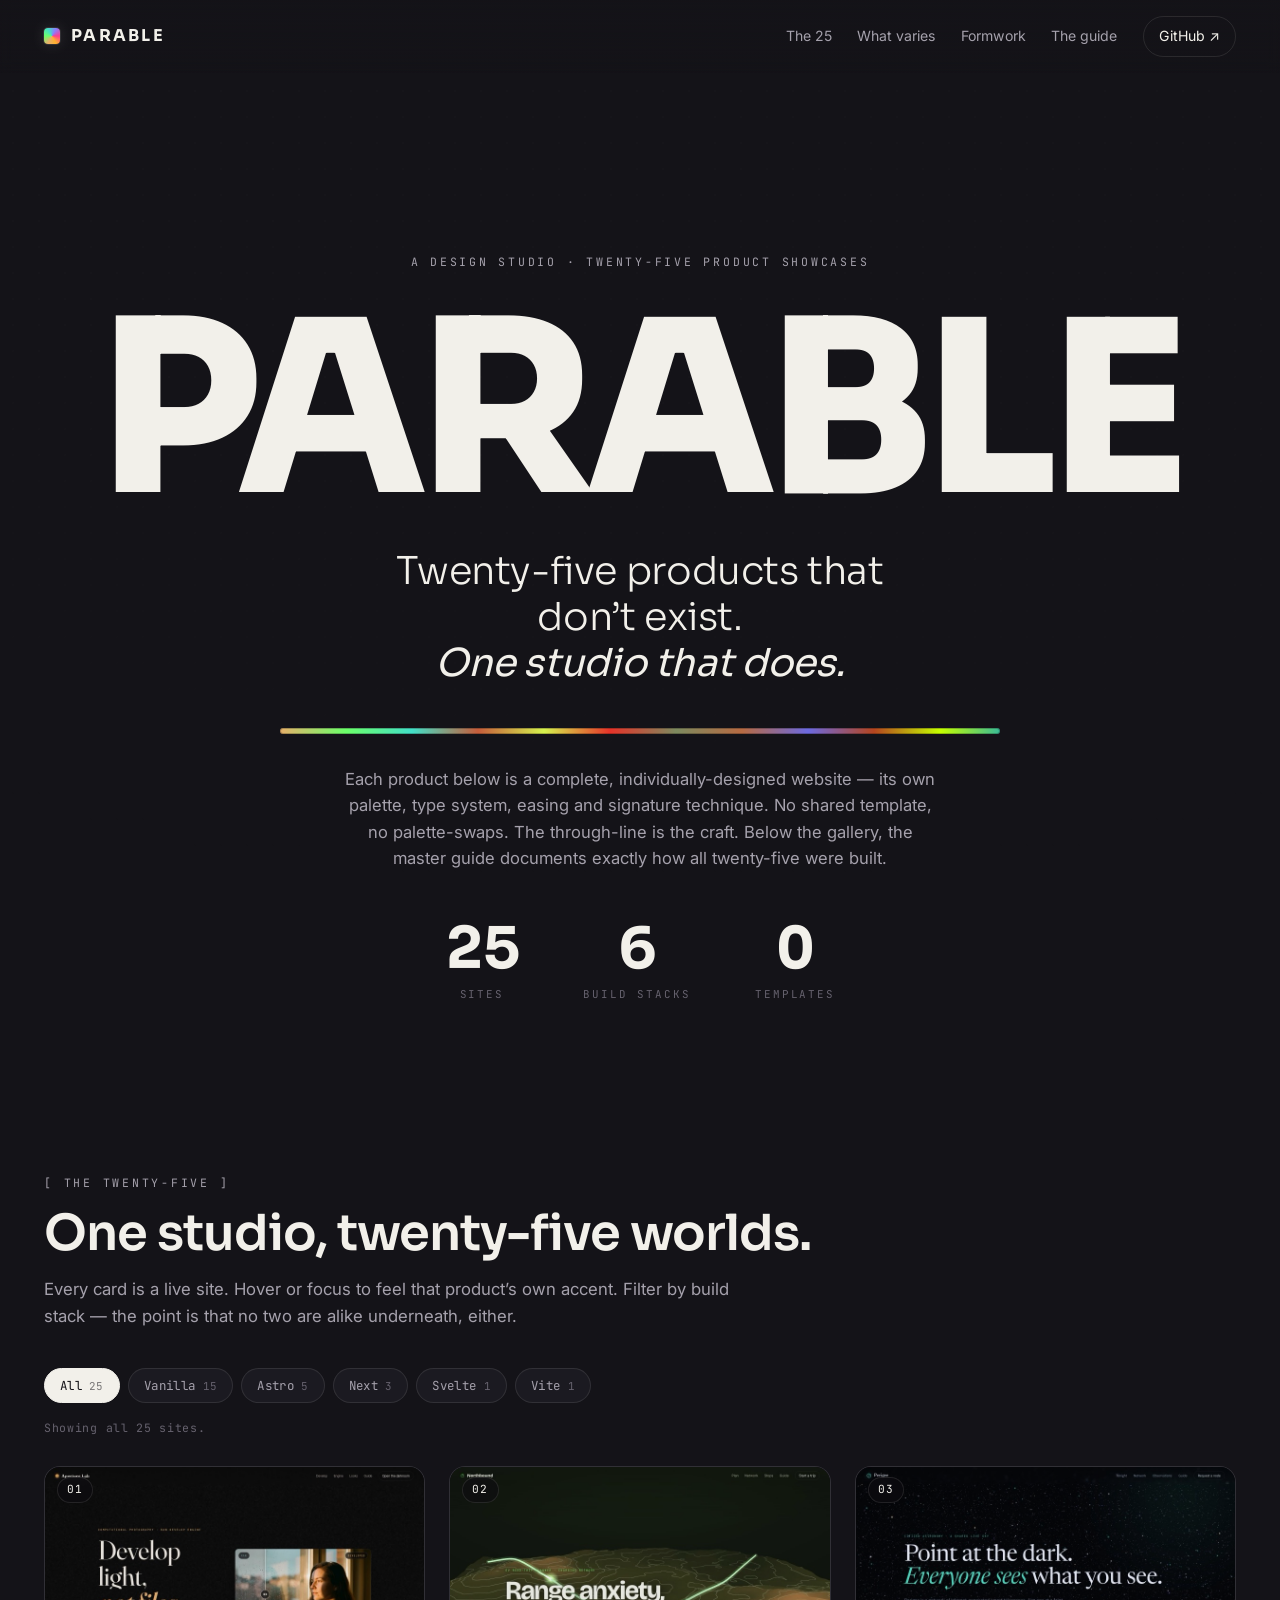
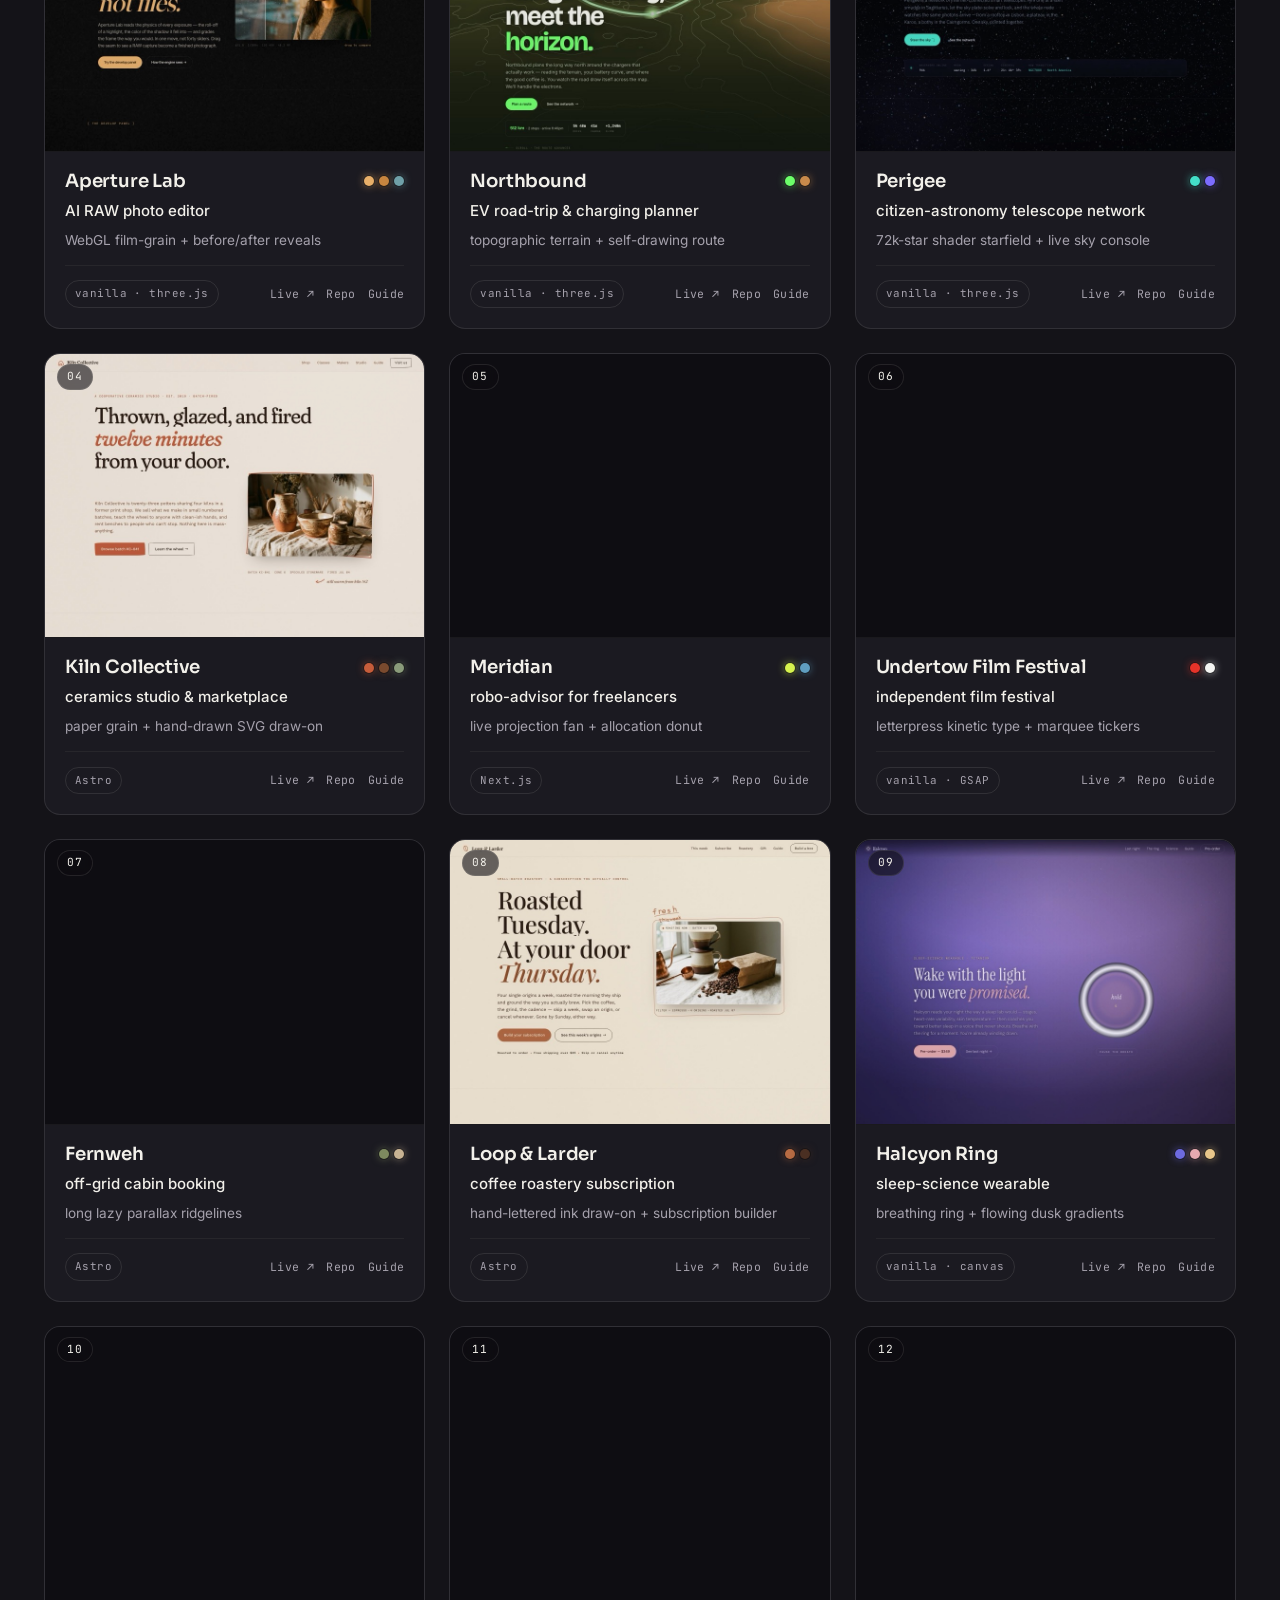
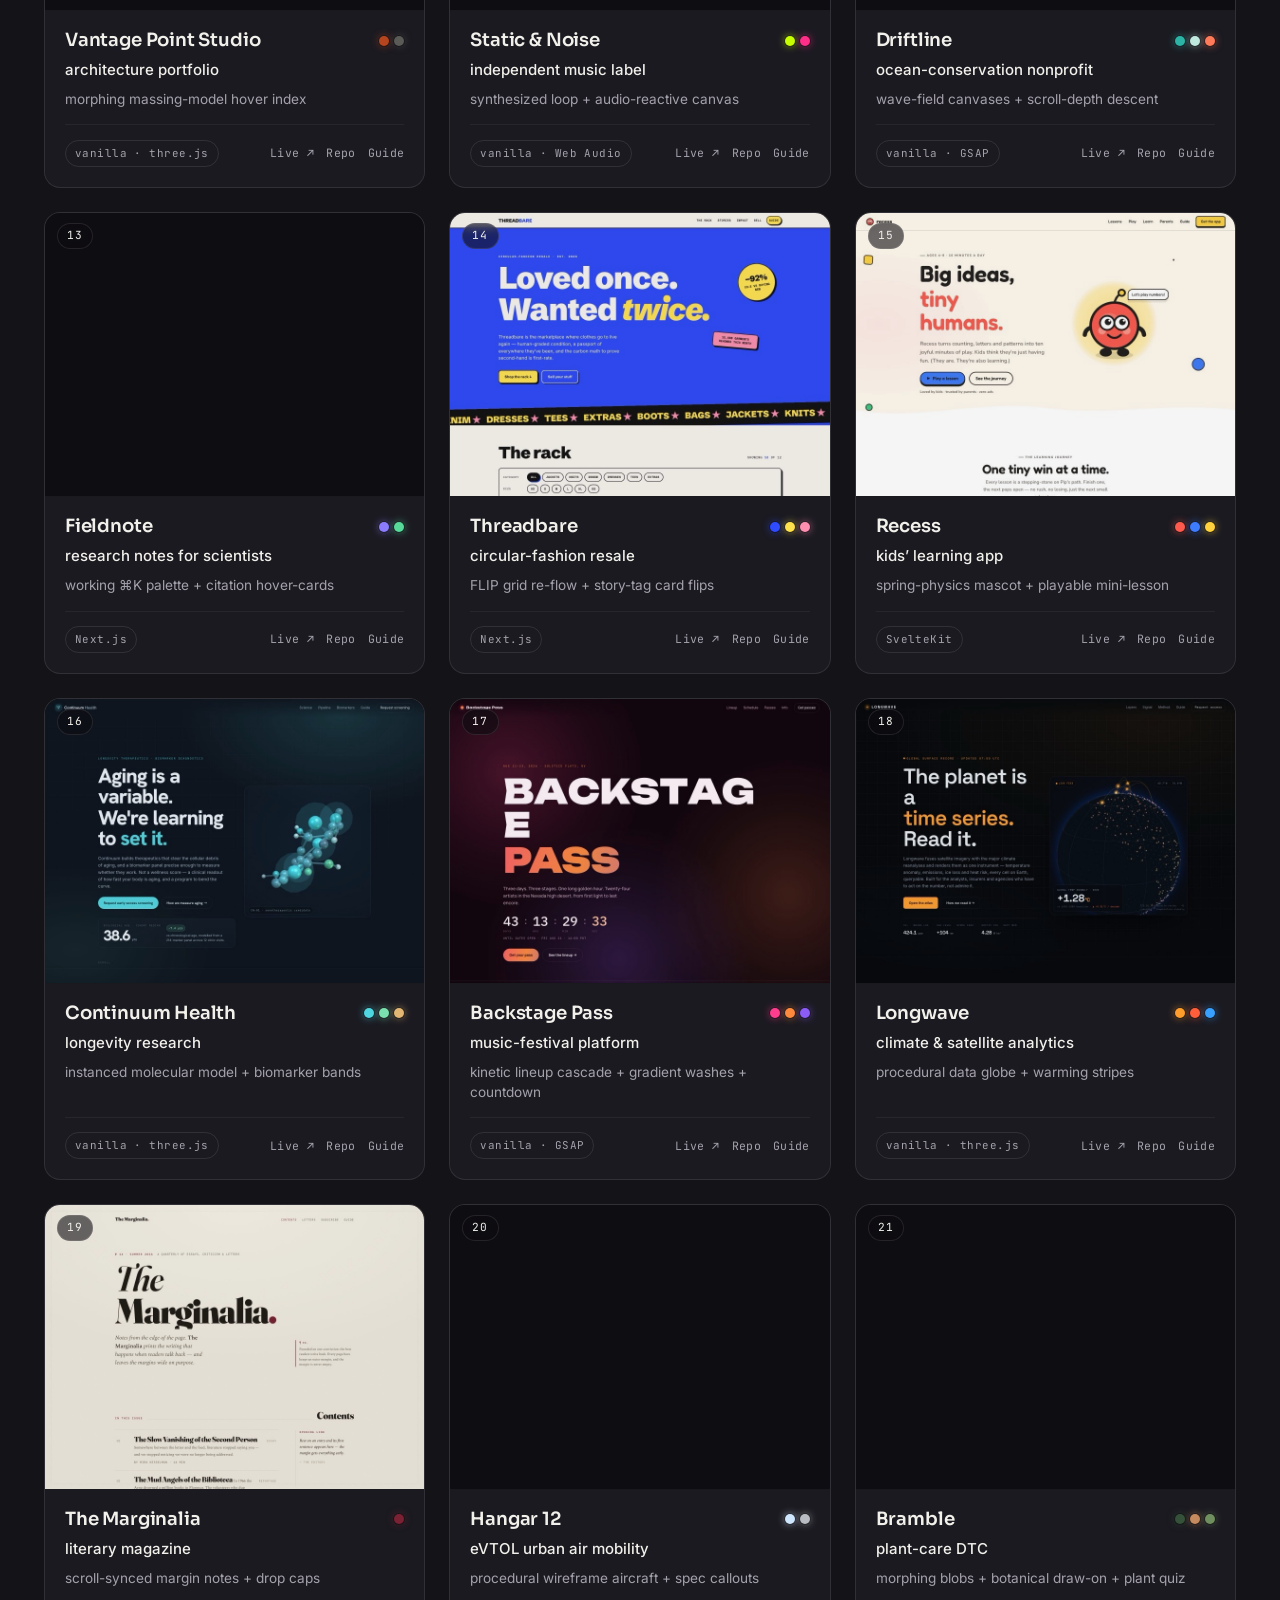
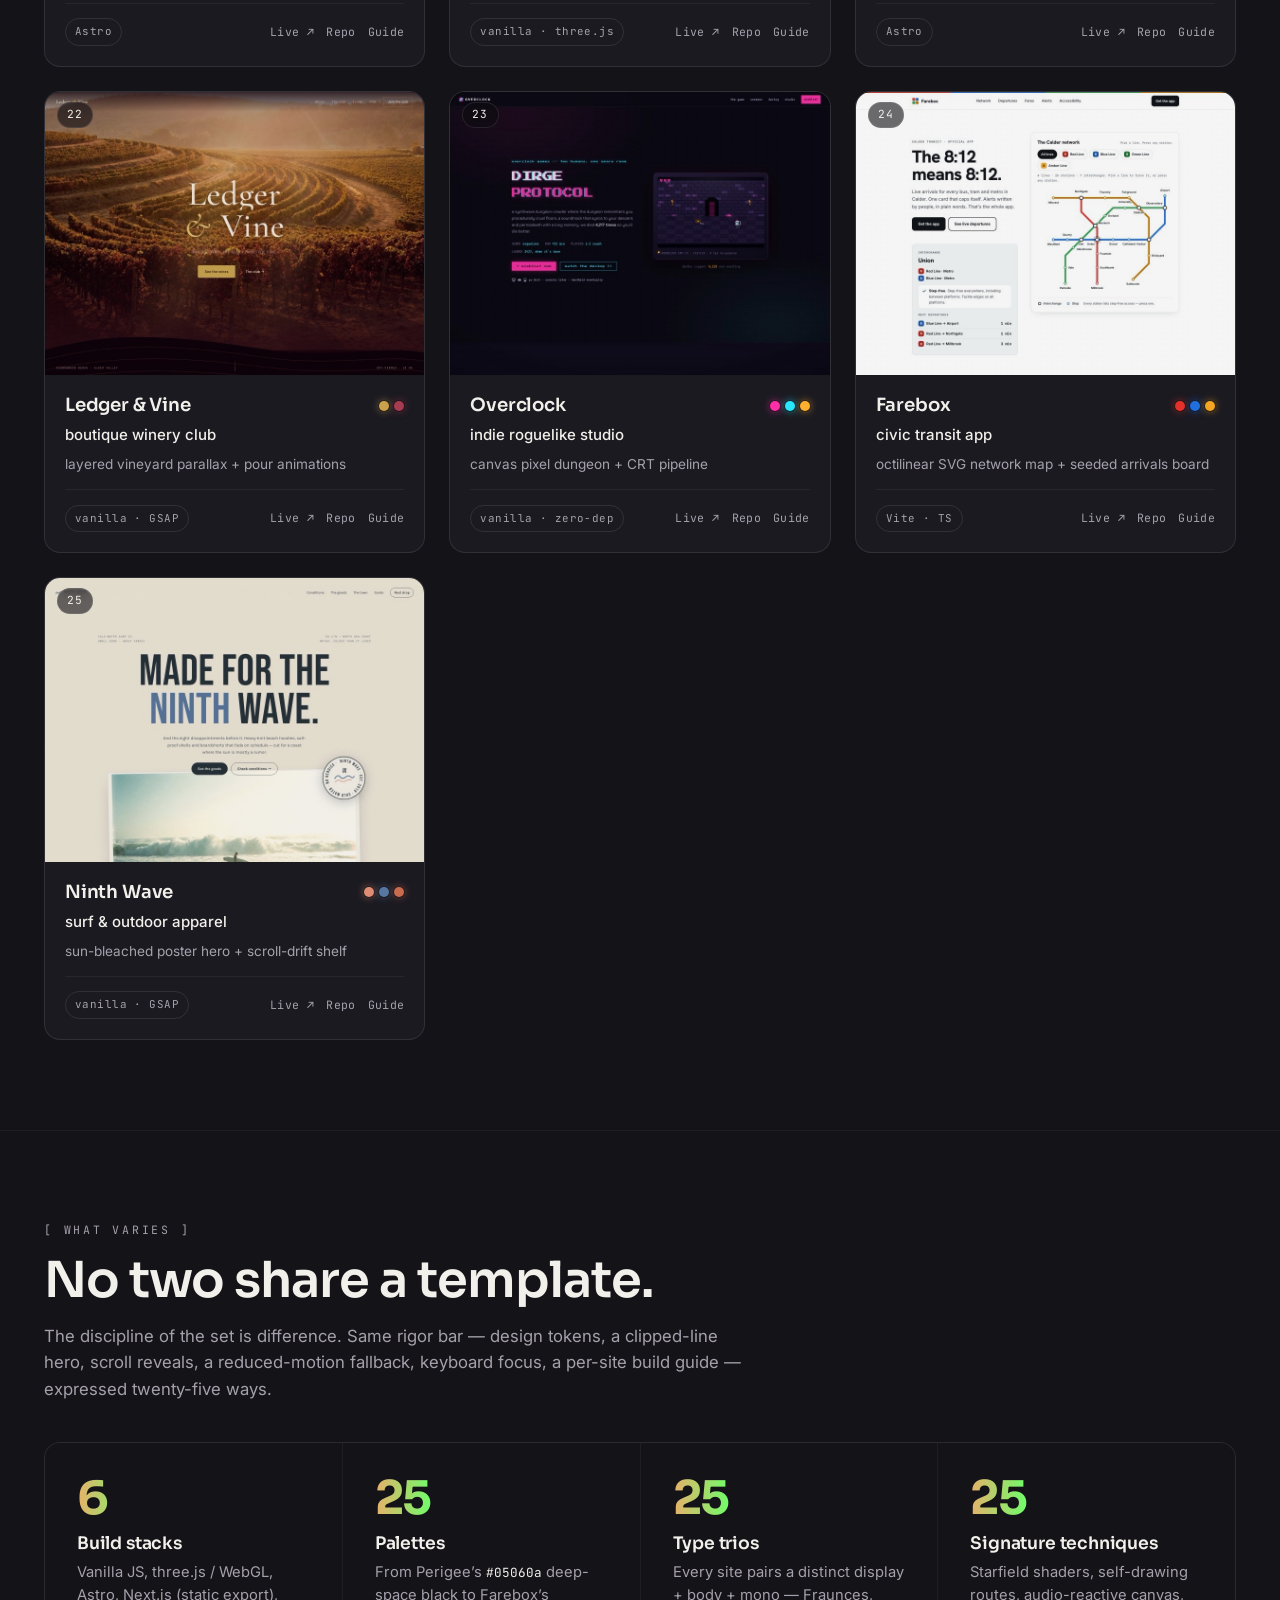
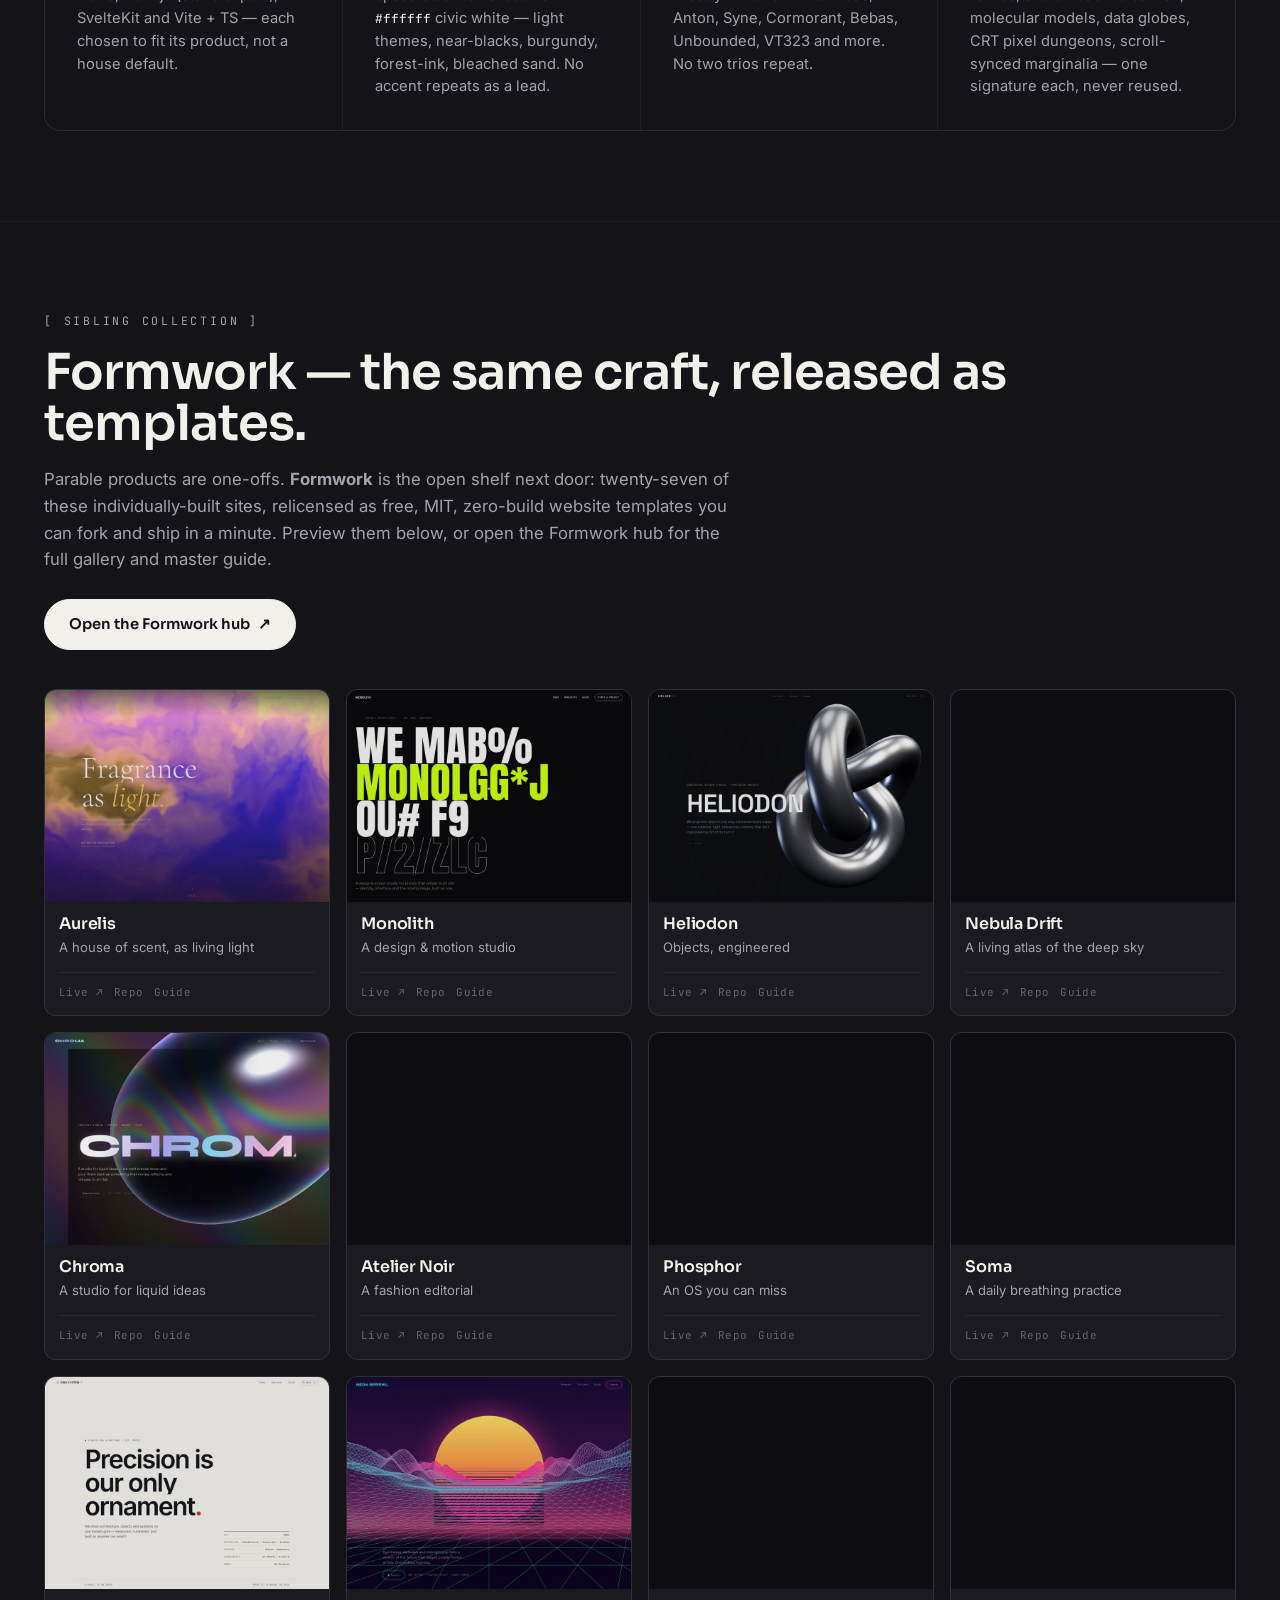
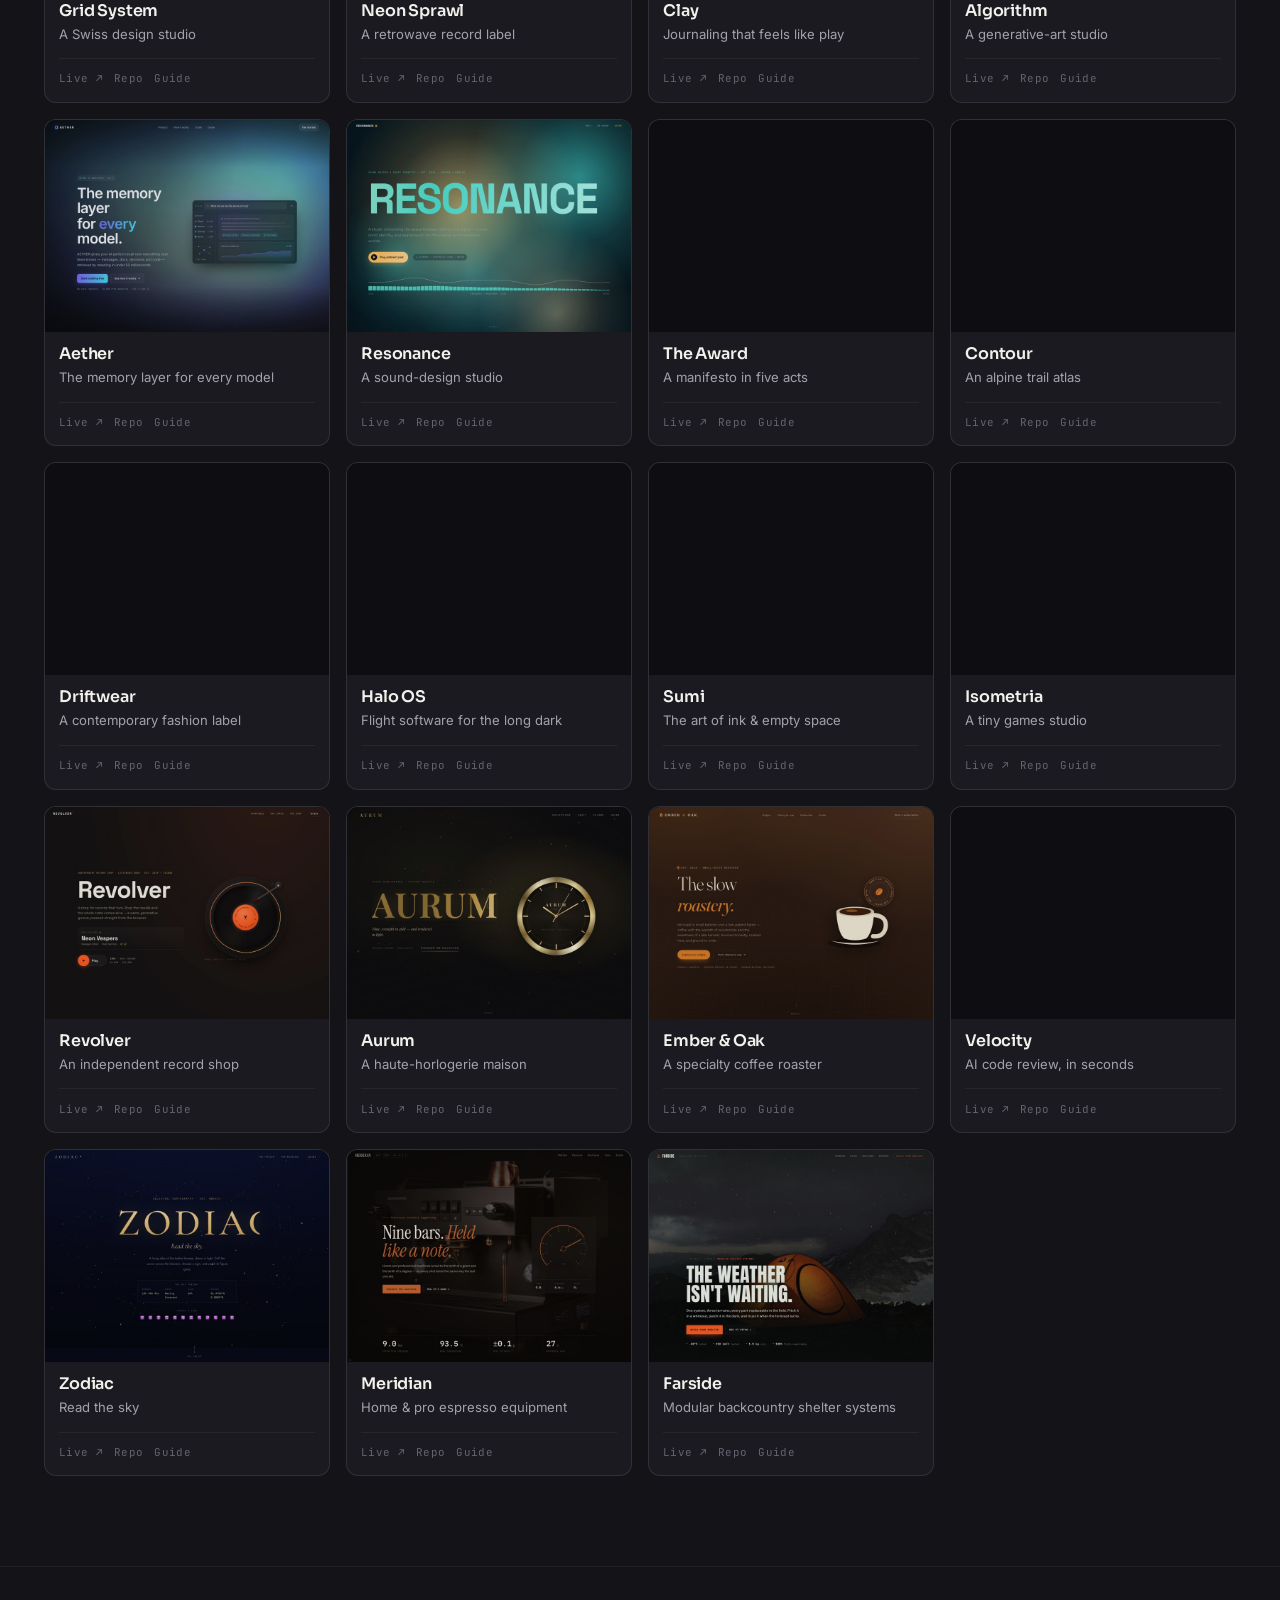
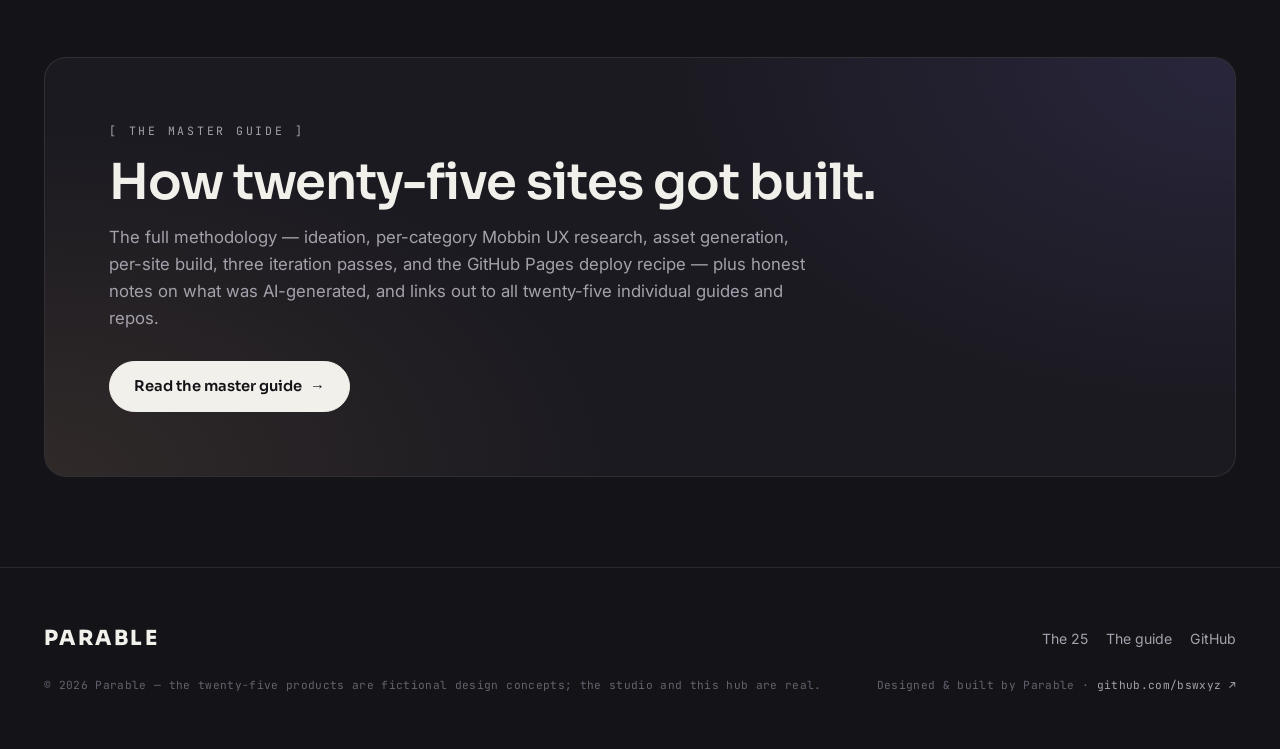
==== commit 8c0088eb: "Add Formwork sibling-collection section with all 27 live previews Restore the main gallery to Parabl" ====
--- a/index.html
+++ b/index.html
@@ -4,12 +4,12 @@
 <meta charset="utf-8" />
 <meta name="viewport" content="width=device-width, initial-scale=1" />
 <script>document.documentElement.classList.add('js')</script>
-<title>PARABLE — twenty-seven products that don’t exist. One studio that does.</title>
+<title>PARABLE — twenty-five products that don’t exist. One studio that does.</title>
 <meta name="description" content="PARABLE is a design studio showcase: 25 fictional products, each a complete, individually-crafted website with its own palette, type system, motion and signature technique — plus the master guide to how they were built. No two share a template." />
 <meta name="theme-color" content="#141318" />
 <meta name="color-scheme" content="dark" />
 <meta property="og:title" content="PARABLE — 25 products that don’t exist. One studio that does." />
-<meta property="og:description" content="A gallery of 27 fictional-product design showcases and the master build guide. Six stacks, twenty-seven palettes, zero templates." />
+<meta property="og:description" content="A gallery of 25 fictional-product design showcases and the master build guide. Six stacks, twenty-five palettes, zero templates." />
 <meta property="og:type" content="website" />
 <meta property="og:url" content="https://bswxyz.github.io/fable-hub/" />
 <link rel="preconnect" href="https://fonts.googleapis.com" />
@@ -28,6 +28,7 @@
   <nav class="nav-links" aria-label="Primary">
     <a href="#gallery">The 25</a>
     <a href="#range">What varies</a>
+    <a href="#formwork">Formwork</a>
     <a href="./guide/">The guide</a>
     <a class="nav-cta" href="https://github.com/bswxyz" target="_blank" rel="noopener">GitHub<span aria-hidden="true"> ↗</span></a>
   </nav>
@@ -35,17 +36,17 @@
 
 <main>
   <section class="hero">
-    <p class="eyebrow reveal">A design studio · twenty-seven product showcases</p>
+    <p class="eyebrow reveal">A design studio · twenty-five product showcases</p>
     <h1 class="hero-title">
       <span class="line"><span>PARABLE</span></span>
     </h1>
-    <p class="hero-lead reveal">Twenty-seven products that don’t exist.<br><em>One studio that does.</em></p>
+    <p class="hero-lead reveal">Twenty-five products that don’t exist.<br><em>One studio that does.</em></p>
     <div class="spectrum reveal" aria-hidden="true"><span class="spectrum-band" style="--grad:linear-gradient(90deg, #e8b06a 0.00%, #6cff6a 4.17%, #43e0c8 8.33%, #c65d3b 12.50%, #d6f24e 16.67%, #e63329 20.83%, #7d8a5f 25.00%, #b76b43 29.17%, #6d6ae0 33.33%, #b5451f 37.50%, #c6ff00 41.67%, #2bb4a6 45.83%, #8b7cff 50.00%, #2f4bff 54.17%, #ff5a4d 58.33%, #4fd6e0 62.50%, #ff3d8e 66.67%, #ff9e2c 70.83%, #7a2233 75.00%, #cfe6ff 79.17%, #35513a 83.33%, #c9a24b 87.50%, #ff2ea6 91.67%, #e4322b 95.83%, #e08d75 100.00%)"></span></div>
     <p class="hero-sub reveal">Each product below is a complete, individually-designed website — its own palette, type
       system, easing and signature technique. No shared template, no palette-swaps. The through-line is the
-      craft. Below the gallery, the master guide documents exactly how they were built.</p>
+      craft. Below the gallery, the master guide documents exactly how all twenty-five were built.</p>
     <dl class="counters reveal" aria-label="At a glance">
-      <div class="counter"><dd><span class="c-num" data-to="27">0</span></dd><dt>sites</dt></div>
+      <div class="counter"><dd><span class="c-num" data-to="25">0</span></dd><dt>sites</dt></div>
       <div class="counter"><dd><span class="c-num" data-to="6">0</span></dd><dt>build stacks</dt></div>
       <div class="counter"><dd><span class="c-num" data-to="0">0</span></dd><dt>templates</dt></div>
     </dl>
@@ -53,21 +54,21 @@
 
   <section id="gallery" class="gallery-sec">
     <div class="section-head">
-      <p class="kicker reveal">[ The twenty-seven ]</p>
-      <h2 class="reveal">One studio, twenty-seven worlds.</h2>
+      <p class="kicker reveal">[ The twenty-five ]</p>
+      <h2 class="reveal">One studio, twenty-five worlds.</h2>
       <p class="lede reveal">Every card is a live site. Hover or focus to feel that product’s own accent.
         Filter by build stack — the point is that no two are alike underneath, either.</p>
     </div>
 
     <div class="filters reveal" role="group" aria-label="Filter the gallery by build stack">
-      <button class="filter" data-filter="all" aria-pressed="true">All <span class="f-count">27</span></button>
-      <button class="filter" data-filter="vanilla" aria-pressed="false">Vanilla <span class="f-count">17</span></button>
+      <button class="filter" data-filter="all" aria-pressed="true">All <span class="f-count">25</span></button>
+      <button class="filter" data-filter="vanilla" aria-pressed="false">Vanilla <span class="f-count">15</span></button>
       <button class="filter" data-filter="astro" aria-pressed="false">Astro <span class="f-count">5</span></button>
       <button class="filter" data-filter="next" aria-pressed="false">Next <span class="f-count">3</span></button>
       <button class="filter" data-filter="svelte" aria-pressed="false">Svelte <span class="f-count">1</span></button>
       <button class="filter" data-filter="vite" aria-pressed="false">Vite <span class="f-count">1</span></button>
     </div>
-    <p class="filter-status" id="filterStatus" role="status" aria-live="polite">Showing all 27 sites.</p>
+    <p class="filter-status" id="filterStatus" role="status" aria-live="polite">Showing all 25 sites.</p>
 
     <div class="gallery">
       <article class="card reveal" data-stack="vanilla" style="--accent:#e8b06a">
@@ -616,50 +617,6 @@
               <a href="https://bswxyz.github.io/ninth-wave-surf/" target="_blank" rel="noopener">Live<span aria-hidden="true"> ↗</span></a>
               <a href="https://github.com/bswxyz/ninth-wave-surf" target="_blank" rel="noopener">Repo</a>
               <a href="https://bswxyz.github.io/ninth-wave-surf/guide/" target="_blank" rel="noopener">Guide</a>
-            </span>
-          </div>
-        </div>
-      </article>
-      <article class="card reveal" data-stack="vanilla" style="--accent:#c8622c">
-        <a class="card-thumb" href="https://bswxyz.github.io/formwork-meridian/" target="_blank" rel="noopener" aria-label="Meridian — home & pro espresso equipment. Open the live site (new tab).">
-          <img src="./assets/thumbs/formwork-meridian.jpg" width="800" height="600" loading="lazy" decoding="async" alt="Meridian homepage — matte-black espresso machine with a live copper pressure gauge and rolling spec readouts." />
-          <span class="card-num" aria-hidden="true">26</span>
-        </a>
-        <div class="card-body">
-          <div class="card-head">
-            <h3 class="card-name"><a href="https://bswxyz.github.io/formwork-meridian/" target="_blank" rel="noopener">Meridian</a></h3>
-            <span class="card-dots" aria-hidden="true"><i style="--d:#c8622c"></i><i style="--d:#e98a4b"></i></span>
-          </div>
-          <p class="card-concept">home &amp; pro espresso equipment</p>
-          <p class="card-sig">live canvas pressure-gauge + odometer readouts</p>
-          <div class="card-foot">
-            <span class="chip">vanilla · canvas</span>
-            <span class="card-links">
-              <a href="https://bswxyz.github.io/formwork-meridian/" target="_blank" rel="noopener">Live<span aria-hidden="true"> ↗</span></a>
-              <a href="https://github.com/bswxyz/formwork-meridian" target="_blank" rel="noopener">Repo</a>
-              <a href="https://bswxyz.github.io/formwork-meridian/guide/" target="_blank" rel="noopener">Guide</a>
-            </span>
-          </div>
-        </div>
-      </article>
-      <article class="card reveal" data-stack="vanilla" style="--accent:#ff5a1f">
-        <a class="card-thumb" href="https://bswxyz.github.io/formwork-farside/" target="_blank" rel="noopener" aria-label="Farside — modular backcountry shelter systems. Open the live site (new tab).">
-          <img src="./assets/thumbs/formwork-farside.jpg" width="800" height="600" loading="lazy" decoding="async" alt="Farside homepage — storm-lit orange expedition tent with a compressed headline and drifting snow particles." />
-          <span class="card-num" aria-hidden="true">27</span>
-        </a>
-        <div class="card-body">
-          <div class="card-head">
-            <h3 class="card-name"><a href="https://bswxyz.github.io/formwork-farside/" target="_blank" rel="noopener">Farside</a></h3>
-            <span class="card-dots" aria-hidden="true"><i style="--d:#ff5a1f"></i><i style="--d:#ff8a50"></i></span>
-          </div>
-          <p class="card-concept">modular backcountry shelter systems</p>
-          <p class="card-sig">terrain-bound weather canvas + SVG tent morph</p>
-          <div class="card-foot">
-            <span class="chip">vanilla · canvas</span>
-            <span class="card-links">
-              <a href="https://bswxyz.github.io/formwork-farside/" target="_blank" rel="noopener">Live<span aria-hidden="true"> ↗</span></a>
-              <a href="https://github.com/bswxyz/formwork-farside" target="_blank" rel="noopener">Repo</a>
-              <a href="https://bswxyz.github.io/formwork-farside/guide/" target="_blank" rel="noopener">Guide</a>
             </span>
           </div>
         </div>
@@ -673,7 +630,7 @@
       <h2 class="reveal">No two share a template.</h2>
       <p class="lede reveal">The discipline of the set is difference. Same rigor bar — design tokens, a clipped-line
         hero, scroll reveals, a reduced-motion fallback, keyboard focus, a per-site build guide — expressed
-        twenty-seven ways.</p>
+        twenty-five ways.</p>
     </div>
     <div class="range-grid">
       <article class="rcard reveal">
@@ -683,22 +640,413 @@
           each chosen to fit its product, not a house default.</p>
       </article>
       <article class="rcard reveal">
-        <span class="r-num">27</span>
+        <span class="r-num">25</span>
         <h3>Palettes</h3>
         <p>From Perigee’s <code>#05060a</code> deep-space black to Farebox’s <code>#ffffff</code> civic white —
           light themes, near-blacks, burgundy, forest-ink, bleached sand. No accent repeats as a lead.</p>
       </article>
       <article class="rcard reveal">
-        <span class="r-num">27</span>
+        <span class="r-num">25</span>
         <h3>Type trios</h3>
         <p>Every site pairs a distinct display + body + mono — Fraunces, Anton, Syne, Cormorant, Bebas,
           Unbounded, VT323 and more. No two trios repeat.</p>
       </article>
       <article class="rcard reveal">
-        <span class="r-num">27</span>
+        <span class="r-num">25</span>
         <h3>Signature techniques</h3>
         <p>Starfield shaders, self-drawing routes, audio-reactive canvas, molecular models, data globes,
           CRT pixel dungeons, scroll-synced marginalia — one signature each, never reused.</p>
+      </article>
+    </div>
+  </section>
+
+  <section id="formwork" class="formwork-sec">
+    <div class="section-head">
+      <p class="kicker reveal">[ Sibling collection ]</p>
+      <h2 class="reveal">Formwork — the same craft, released as templates.</h2>
+      <p class="lede reveal">Parable products are one-offs. <strong>Formwork</strong> is the open shelf next door:
+        twenty-seven of these individually-built sites, relicensed as free, MIT, zero-build website templates you can
+        fork and ship in a minute. Preview them below, or open the Formwork hub for the full gallery and master guide.</p>
+      <a class="btn btn-primary" href="https://bswxyz.github.io/formwork/" target="_blank" rel="noopener">Open the Formwork hub<span aria-hidden="true"> ↗</span></a>
+    </div>
+    <div class="fw-grid">
+      <article class="fw-card reveal">
+        <a class="fw-thumb" href="https://bswxyz.github.io/formwork-aurelis/" target="_blank" rel="noopener" aria-label="Aurelis — A house of scent, as living light. Open the live site (new tab).">
+          <img src="./assets/thumbs/formwork-aurelis.jpg" width="800" height="600" loading="lazy" decoding="async" alt="Aurelis homepage — A house of scent, as living light." />
+        </a>
+        <div class="fw-body">
+          <h3 class="fw-name"><a href="https://bswxyz.github.io/formwork-aurelis/" target="_blank" rel="noopener">Aurelis</a></h3>
+          <p class="fw-concept">A house of scent, as living light</p>
+          <span class="fw-links">
+            <a href="https://bswxyz.github.io/formwork-aurelis/" target="_blank" rel="noopener">Live<span aria-hidden="true"> ↗</span></a>
+            <a href="https://github.com/bswxyz/formwork-aurelis" target="_blank" rel="noopener">Repo</a>
+            <a href="https://bswxyz.github.io/formwork-aurelis/guide/" target="_blank" rel="noopener">Guide</a>
+          </span>
+        </div>
+      </article>
+      <article class="fw-card reveal">
+        <a class="fw-thumb" href="https://bswxyz.github.io/formwork-monolith/" target="_blank" rel="noopener" aria-label="Monolith — A design &amp; motion studio. Open the live site (new tab).">
+          <img src="./assets/thumbs/formwork-monolith.jpg" width="800" height="600" loading="lazy" decoding="async" alt="Monolith homepage — A design &amp; motion studio." />
+        </a>
+        <div class="fw-body">
+          <h3 class="fw-name"><a href="https://bswxyz.github.io/formwork-monolith/" target="_blank" rel="noopener">Monolith</a></h3>
+          <p class="fw-concept">A design &amp; motion studio</p>
+          <span class="fw-links">
+            <a href="https://bswxyz.github.io/formwork-monolith/" target="_blank" rel="noopener">Live<span aria-hidden="true"> ↗</span></a>
+            <a href="https://github.com/bswxyz/formwork-monolith" target="_blank" rel="noopener">Repo</a>
+            <a href="https://bswxyz.github.io/formwork-monolith/guide/" target="_blank" rel="noopener">Guide</a>
+          </span>
+        </div>
+      </article>
+      <article class="fw-card reveal">
+        <a class="fw-thumb" href="https://bswxyz.github.io/formwork-heliodon/" target="_blank" rel="noopener" aria-label="Heliodon — Objects, engineered. Open the live site (new tab).">
+          <img src="./assets/thumbs/formwork-heliodon.jpg" width="800" height="600" loading="lazy" decoding="async" alt="Heliodon homepage — Objects, engineered." />
+        </a>
+        <div class="fw-body">
+          <h3 class="fw-name"><a href="https://bswxyz.github.io/formwork-heliodon/" target="_blank" rel="noopener">Heliodon</a></h3>
+          <p class="fw-concept">Objects, engineered</p>
+          <span class="fw-links">
+            <a href="https://bswxyz.github.io/formwork-heliodon/" target="_blank" rel="noopener">Live<span aria-hidden="true"> ↗</span></a>
+            <a href="https://github.com/bswxyz/formwork-heliodon" target="_blank" rel="noopener">Repo</a>
+            <a href="https://bswxyz.github.io/formwork-heliodon/guide/" target="_blank" rel="noopener">Guide</a>
+          </span>
+        </div>
+      </article>
+      <article class="fw-card reveal">
+        <a class="fw-thumb" href="https://bswxyz.github.io/formwork-nebula/" target="_blank" rel="noopener" aria-label="Nebula Drift — A living atlas of the deep sky. Open the live site (new tab).">
+          <img src="./assets/thumbs/formwork-nebula.jpg" width="800" height="600" loading="lazy" decoding="async" alt="Nebula Drift homepage — A living atlas of the deep sky." />
+        </a>
+        <div class="fw-body">
+          <h3 class="fw-name"><a href="https://bswxyz.github.io/formwork-nebula/" target="_blank" rel="noopener">Nebula Drift</a></h3>
+          <p class="fw-concept">A living atlas of the deep sky</p>
+          <span class="fw-links">
+            <a href="https://bswxyz.github.io/formwork-nebula/" target="_blank" rel="noopener">Live<span aria-hidden="true"> ↗</span></a>
+            <a href="https://github.com/bswxyz/formwork-nebula" target="_blank" rel="noopener">Repo</a>
+            <a href="https://bswxyz.github.io/formwork-nebula/guide/" target="_blank" rel="noopener">Guide</a>
+          </span>
+        </div>
+      </article>
+      <article class="fw-card reveal">
+        <a class="fw-thumb" href="https://bswxyz.github.io/formwork-chroma/" target="_blank" rel="noopener" aria-label="Chroma — A studio for liquid ideas. Open the live site (new tab).">
+          <img src="./assets/thumbs/formwork-chroma.jpg" width="800" height="600" loading="lazy" decoding="async" alt="Chroma homepage — A studio for liquid ideas." />
+        </a>
+        <div class="fw-body">
+          <h3 class="fw-name"><a href="https://bswxyz.github.io/formwork-chroma/" target="_blank" rel="noopener">Chroma</a></h3>
+          <p class="fw-concept">A studio for liquid ideas</p>
+          <span class="fw-links">
+            <a href="https://bswxyz.github.io/formwork-chroma/" target="_blank" rel="noopener">Live<span aria-hidden="true"> ↗</span></a>
+            <a href="https://github.com/bswxyz/formwork-chroma" target="_blank" rel="noopener">Repo</a>
+            <a href="https://bswxyz.github.io/formwork-chroma/guide/" target="_blank" rel="noopener">Guide</a>
+          </span>
+        </div>
+      </article>
+      <article class="fw-card reveal">
+        <a class="fw-thumb" href="https://bswxyz.github.io/formwork-atelier/" target="_blank" rel="noopener" aria-label="Atelier Noir — A fashion editorial. Open the live site (new tab).">
+          <img src="./assets/thumbs/formwork-atelier.jpg" width="800" height="600" loading="lazy" decoding="async" alt="Atelier Noir homepage — A fashion editorial." />
+        </a>
+        <div class="fw-body">
+          <h3 class="fw-name"><a href="https://bswxyz.github.io/formwork-atelier/" target="_blank" rel="noopener">Atelier Noir</a></h3>
+          <p class="fw-concept">A fashion editorial</p>
+          <span class="fw-links">
+            <a href="https://bswxyz.github.io/formwork-atelier/" target="_blank" rel="noopener">Live<span aria-hidden="true"> ↗</span></a>
+            <a href="https://github.com/bswxyz/formwork-atelier" target="_blank" rel="noopener">Repo</a>
+            <a href="https://bswxyz.github.io/formwork-atelier/guide/" target="_blank" rel="noopener">Guide</a>
+          </span>
+        </div>
+      </article>
+      <article class="fw-card reveal">
+        <a class="fw-thumb" href="https://bswxyz.github.io/formwork-phosphor/" target="_blank" rel="noopener" aria-label="Phosphor — An OS you can miss. Open the live site (new tab).">
+          <img src="./assets/thumbs/formwork-phosphor.jpg" width="800" height="600" loading="lazy" decoding="async" alt="Phosphor homepage — An OS you can miss." />
+        </a>
+        <div class="fw-body">
+          <h3 class="fw-name"><a href="https://bswxyz.github.io/formwork-phosphor/" target="_blank" rel="noopener">Phosphor</a></h3>
+          <p class="fw-concept">An OS you can miss</p>
+          <span class="fw-links">
+            <a href="https://bswxyz.github.io/formwork-phosphor/" target="_blank" rel="noopener">Live<span aria-hidden="true"> ↗</span></a>
+            <a href="https://github.com/bswxyz/formwork-phosphor" target="_blank" rel="noopener">Repo</a>
+            <a href="https://bswxyz.github.io/formwork-phosphor/guide/" target="_blank" rel="noopener">Guide</a>
+          </span>
+        </div>
+      </article>
+      <article class="fw-card reveal">
+        <a class="fw-thumb" href="https://bswxyz.github.io/formwork-soma/" target="_blank" rel="noopener" aria-label="Soma — A daily breathing practice. Open the live site (new tab).">
+          <img src="./assets/thumbs/formwork-soma.jpg" width="800" height="600" loading="lazy" decoding="async" alt="Soma homepage — A daily breathing practice." />
+        </a>
+        <div class="fw-body">
+          <h3 class="fw-name"><a href="https://bswxyz.github.io/formwork-soma/" target="_blank" rel="noopener">Soma</a></h3>
+          <p class="fw-concept">A daily breathing practice</p>
+          <span class="fw-links">
+            <a href="https://bswxyz.github.io/formwork-soma/" target="_blank" rel="noopener">Live<span aria-hidden="true"> ↗</span></a>
+            <a href="https://github.com/bswxyz/formwork-soma" target="_blank" rel="noopener">Repo</a>
+            <a href="https://bswxyz.github.io/formwork-soma/guide/" target="_blank" rel="noopener">Guide</a>
+          </span>
+        </div>
+      </article>
+      <article class="fw-card reveal">
+        <a class="fw-thumb" href="https://bswxyz.github.io/formwork-grid/" target="_blank" rel="noopener" aria-label="Grid System — A Swiss design studio. Open the live site (new tab).">
+          <img src="./assets/thumbs/formwork-grid.jpg" width="800" height="600" loading="lazy" decoding="async" alt="Grid System homepage — A Swiss design studio." />
+        </a>
+        <div class="fw-body">
+          <h3 class="fw-name"><a href="https://bswxyz.github.io/formwork-grid/" target="_blank" rel="noopener">Grid System</a></h3>
+          <p class="fw-concept">A Swiss design studio</p>
+          <span class="fw-links">
+            <a href="https://bswxyz.github.io/formwork-grid/" target="_blank" rel="noopener">Live<span aria-hidden="true"> ↗</span></a>
+            <a href="https://github.com/bswxyz/formwork-grid" target="_blank" rel="noopener">Repo</a>
+            <a href="https://bswxyz.github.io/formwork-grid/guide/" target="_blank" rel="noopener">Guide</a>
+          </span>
+        </div>
+      </article>
+      <article class="fw-card reveal">
+        <a class="fw-thumb" href="https://bswxyz.github.io/formwork-neon/" target="_blank" rel="noopener" aria-label="Neon Sprawl — A retrowave record label. Open the live site (new tab).">
+          <img src="./assets/thumbs/formwork-neon.jpg" width="800" height="600" loading="lazy" decoding="async" alt="Neon Sprawl homepage — A retrowave record label." />
+        </a>
+        <div class="fw-body">
+          <h3 class="fw-name"><a href="https://bswxyz.github.io/formwork-neon/" target="_blank" rel="noopener">Neon Sprawl</a></h3>
+          <p class="fw-concept">A retrowave record label</p>
+          <span class="fw-links">
+            <a href="https://bswxyz.github.io/formwork-neon/" target="_blank" rel="noopener">Live<span aria-hidden="true"> ↗</span></a>
+            <a href="https://github.com/bswxyz/formwork-neon" target="_blank" rel="noopener">Repo</a>
+            <a href="https://bswxyz.github.io/formwork-neon/guide/" target="_blank" rel="noopener">Guide</a>
+          </span>
+        </div>
+      </article>
+      <article class="fw-card reveal">
+        <a class="fw-thumb" href="https://bswxyz.github.io/formwork-clay/" target="_blank" rel="noopener" aria-label="Clay — Journaling that feels like play. Open the live site (new tab).">
+          <img src="./assets/thumbs/formwork-clay.jpg" width="800" height="600" loading="lazy" decoding="async" alt="Clay homepage — Journaling that feels like play." />
+        </a>
+        <div class="fw-body">
+          <h3 class="fw-name"><a href="https://bswxyz.github.io/formwork-clay/" target="_blank" rel="noopener">Clay</a></h3>
+          <p class="fw-concept">Journaling that feels like play</p>
+          <span class="fw-links">
+            <a href="https://bswxyz.github.io/formwork-clay/" target="_blank" rel="noopener">Live<span aria-hidden="true"> ↗</span></a>
+            <a href="https://github.com/bswxyz/formwork-clay" target="_blank" rel="noopener">Repo</a>
+            <a href="https://bswxyz.github.io/formwork-clay/guide/" target="_blank" rel="noopener">Guide</a>
+          </span>
+        </div>
+      </article>
+      <article class="fw-card reveal">
+        <a class="fw-thumb" href="https://bswxyz.github.io/formwork-algorithm/" target="_blank" rel="noopener" aria-label="Algorithm — A generative-art studio. Open the live site (new tab).">
+          <img src="./assets/thumbs/formwork-algorithm.jpg" width="800" height="600" loading="lazy" decoding="async" alt="Algorithm homepage — A generative-art studio." />
+        </a>
+        <div class="fw-body">
+          <h3 class="fw-name"><a href="https://bswxyz.github.io/formwork-algorithm/" target="_blank" rel="noopener">Algorithm</a></h3>
+          <p class="fw-concept">A generative-art studio</p>
+          <span class="fw-links">
+            <a href="https://bswxyz.github.io/formwork-algorithm/" target="_blank" rel="noopener">Live<span aria-hidden="true"> ↗</span></a>
+            <a href="https://github.com/bswxyz/formwork-algorithm" target="_blank" rel="noopener">Repo</a>
+            <a href="https://bswxyz.github.io/formwork-algorithm/guide/" target="_blank" rel="noopener">Guide</a>
+          </span>
+        </div>
+      </article>
+      <article class="fw-card reveal">
+        <a class="fw-thumb" href="https://bswxyz.github.io/formwork-aether/" target="_blank" rel="noopener" aria-label="Aether — The memory layer for every model. Open the live site (new tab).">
+          <img src="./assets/thumbs/formwork-aether.jpg" width="800" height="600" loading="lazy" decoding="async" alt="Aether homepage — The memory layer for every model." />
+        </a>
+        <div class="fw-body">
+          <h3 class="fw-name"><a href="https://bswxyz.github.io/formwork-aether/" target="_blank" rel="noopener">Aether</a></h3>
+          <p class="fw-concept">The memory layer for every model</p>
+          <span class="fw-links">
+            <a href="https://bswxyz.github.io/formwork-aether/" target="_blank" rel="noopener">Live<span aria-hidden="true"> ↗</span></a>
+            <a href="https://github.com/bswxyz/formwork-aether" target="_blank" rel="noopener">Repo</a>
+            <a href="https://bswxyz.github.io/formwork-aether/guide/" target="_blank" rel="noopener">Guide</a>
+          </span>
+        </div>
+      </article>
+      <article class="fw-card reveal">
+        <a class="fw-thumb" href="https://bswxyz.github.io/formwork-resonance/" target="_blank" rel="noopener" aria-label="Resonance — A sound-design studio. Open the live site (new tab).">
+          <img src="./assets/thumbs/formwork-resonance.jpg" width="800" height="600" loading="lazy" decoding="async" alt="Resonance homepage — A sound-design studio." />
+        </a>
+        <div class="fw-body">
+          <h3 class="fw-name"><a href="https://bswxyz.github.io/formwork-resonance/" target="_blank" rel="noopener">Resonance</a></h3>
+          <p class="fw-concept">A sound-design studio</p>
+          <span class="fw-links">
+            <a href="https://bswxyz.github.io/formwork-resonance/" target="_blank" rel="noopener">Live<span aria-hidden="true"> ↗</span></a>
+            <a href="https://github.com/bswxyz/formwork-resonance" target="_blank" rel="noopener">Repo</a>
+            <a href="https://bswxyz.github.io/formwork-resonance/guide/" target="_blank" rel="noopener">Guide</a>
+          </span>
+        </div>
+      </article>
+      <article class="fw-card reveal">
+        <a class="fw-thumb" href="https://bswxyz.github.io/formwork-award/" target="_blank" rel="noopener" aria-label="The Award — A manifesto in five acts. Open the live site (new tab).">
+          <img src="./assets/thumbs/formwork-award.jpg" width="800" height="600" loading="lazy" decoding="async" alt="The Award homepage — A manifesto in five acts." />
+        </a>
+        <div class="fw-body">
+          <h3 class="fw-name"><a href="https://bswxyz.github.io/formwork-award/" target="_blank" rel="noopener">The Award</a></h3>
+          <p class="fw-concept">A manifesto in five acts</p>
+          <span class="fw-links">
+            <a href="https://bswxyz.github.io/formwork-award/" target="_blank" rel="noopener">Live<span aria-hidden="true"> ↗</span></a>
+            <a href="https://github.com/bswxyz/formwork-award" target="_blank" rel="noopener">Repo</a>
+            <a href="https://bswxyz.github.io/formwork-award/guide/" target="_blank" rel="noopener">Guide</a>
+          </span>
+        </div>
+      </article>
+      <article class="fw-card reveal">
+        <a class="fw-thumb" href="https://bswxyz.github.io/formwork-contour/" target="_blank" rel="noopener" aria-label="Contour — An alpine trail atlas. Open the live site (new tab).">
+          <img src="./assets/thumbs/formwork-contour.jpg" width="800" height="600" loading="lazy" decoding="async" alt="Contour homepage — An alpine trail atlas." />
+        </a>
+        <div class="fw-body">
+          <h3 class="fw-name"><a href="https://bswxyz.github.io/formwork-contour/" target="_blank" rel="noopener">Contour</a></h3>
+          <p class="fw-concept">An alpine trail atlas</p>
+          <span class="fw-links">
+            <a href="https://bswxyz.github.io/formwork-contour/" target="_blank" rel="noopener">Live<span aria-hidden="true"> ↗</span></a>
+            <a href="https://github.com/bswxyz/formwork-contour" target="_blank" rel="noopener">Repo</a>
+            <a href="https://bswxyz.github.io/formwork-contour/guide/" target="_blank" rel="noopener">Guide</a>
+          </span>
+        </div>
+      </article>
+      <article class="fw-card reveal">
+        <a class="fw-thumb" href="https://bswxyz.github.io/formwork-driftwear/" target="_blank" rel="noopener" aria-label="Driftwear — A contemporary fashion label. Open the live site (new tab).">
+          <img src="./assets/thumbs/formwork-driftwear.jpg" width="800" height="600" loading="lazy" decoding="async" alt="Driftwear homepage — A contemporary fashion label." />
+        </a>
+        <div class="fw-body">
+          <h3 class="fw-name"><a href="https://bswxyz.github.io/formwork-driftwear/" target="_blank" rel="noopener">Driftwear</a></h3>
+          <p class="fw-concept">A contemporary fashion label</p>
+          <span class="fw-links">
+            <a href="https://bswxyz.github.io/formwork-driftwear/" target="_blank" rel="noopener">Live<span aria-hidden="true"> ↗</span></a>
+            <a href="https://github.com/bswxyz/formwork-driftwear" target="_blank" rel="noopener">Repo</a>
+            <a href="https://bswxyz.github.io/formwork-driftwear/guide/" target="_blank" rel="noopener">Guide</a>
+          </span>
+        </div>
+      </article>
+      <article class="fw-card reveal">
+        <a class="fw-thumb" href="https://bswxyz.github.io/formwork-halo/" target="_blank" rel="noopener" aria-label="Halo OS — Flight software for the long dark. Open the live site (new tab).">
+          <img src="./assets/thumbs/formwork-halo.jpg" width="800" height="600" loading="lazy" decoding="async" alt="Halo OS homepage — Flight software for the long dark." />
+        </a>
+        <div class="fw-body">
+          <h3 class="fw-name"><a href="https://bswxyz.github.io/formwork-halo/" target="_blank" rel="noopener">Halo OS</a></h3>
+          <p class="fw-concept">Flight software for the long dark</p>
+          <span class="fw-links">
+            <a href="https://bswxyz.github.io/formwork-halo/" target="_blank" rel="noopener">Live<span aria-hidden="true"> ↗</span></a>
+            <a href="https://github.com/bswxyz/formwork-halo" target="_blank" rel="noopener">Repo</a>
+            <a href="https://bswxyz.github.io/formwork-halo/guide/" target="_blank" rel="noopener">Guide</a>
+          </span>
+        </div>
+      </article>
+      <article class="fw-card reveal">
+        <a class="fw-thumb" href="https://bswxyz.github.io/formwork-sumi/" target="_blank" rel="noopener" aria-label="Sumi — The art of ink &amp; empty space. Open the live site (new tab).">
+          <img src="./assets/thumbs/formwork-sumi.jpg" width="800" height="600" loading="lazy" decoding="async" alt="Sumi homepage — The art of ink &amp; empty space." />
+        </a>
+        <div class="fw-body">
+          <h3 class="fw-name"><a href="https://bswxyz.github.io/formwork-sumi/" target="_blank" rel="noopener">Sumi</a></h3>
+          <p class="fw-concept">The art of ink &amp; empty space</p>
+          <span class="fw-links">
+            <a href="https://bswxyz.github.io/formwork-sumi/" target="_blank" rel="noopener">Live<span aria-hidden="true"> ↗</span></a>
+            <a href="https://github.com/bswxyz/formwork-sumi" target="_blank" rel="noopener">Repo</a>
+            <a href="https://bswxyz.github.io/formwork-sumi/guide/" target="_blank" rel="noopener">Guide</a>
+          </span>
+        </div>
+      </article>
+      <article class="fw-card reveal">
+        <a class="fw-thumb" href="https://bswxyz.github.io/formwork-isometria/" target="_blank" rel="noopener" aria-label="Isometria — A tiny games studio. Open the live site (new tab).">
+          <img src="./assets/thumbs/formwork-isometria.jpg" width="800" height="600" loading="lazy" decoding="async" alt="Isometria homepage — A tiny games studio." />
+        </a>
+        <div class="fw-body">
+          <h3 class="fw-name"><a href="https://bswxyz.github.io/formwork-isometria/" target="_blank" rel="noopener">Isometria</a></h3>
+          <p class="fw-concept">A tiny games studio</p>
+          <span class="fw-links">
+            <a href="https://bswxyz.github.io/formwork-isometria/" target="_blank" rel="noopener">Live<span aria-hidden="true"> ↗</span></a>
+            <a href="https://github.com/bswxyz/formwork-isometria" target="_blank" rel="noopener">Repo</a>
+            <a href="https://bswxyz.github.io/formwork-isometria/guide/" target="_blank" rel="noopener">Guide</a>
+          </span>
+        </div>
+      </article>
+      <article class="fw-card reveal">
+        <a class="fw-thumb" href="https://bswxyz.github.io/formwork-revolver/" target="_blank" rel="noopener" aria-label="Revolver — An independent record shop. Open the live site (new tab).">
+          <img src="./assets/thumbs/formwork-revolver.jpg" width="800" height="600" loading="lazy" decoding="async" alt="Revolver homepage — An independent record shop." />
+        </a>
+        <div class="fw-body">
+          <h3 class="fw-name"><a href="https://bswxyz.github.io/formwork-revolver/" target="_blank" rel="noopener">Revolver</a></h3>
+          <p class="fw-concept">An independent record shop</p>
+          <span class="fw-links">
+            <a href="https://bswxyz.github.io/formwork-revolver/" target="_blank" rel="noopener">Live<span aria-hidden="true"> ↗</span></a>
+            <a href="https://github.com/bswxyz/formwork-revolver" target="_blank" rel="noopener">Repo</a>
+            <a href="https://bswxyz.github.io/formwork-revolver/guide/" target="_blank" rel="noopener">Guide</a>
+          </span>
+        </div>
+      </article>
+      <article class="fw-card reveal">
+        <a class="fw-thumb" href="https://bswxyz.github.io/formwork-aurum/" target="_blank" rel="noopener" aria-label="Aurum — A haute-horlogerie maison. Open the live site (new tab).">
+          <img src="./assets/thumbs/formwork-aurum.jpg" width="800" height="600" loading="lazy" decoding="async" alt="Aurum homepage — A haute-horlogerie maison." />
+        </a>
+        <div class="fw-body">
+          <h3 class="fw-name"><a href="https://bswxyz.github.io/formwork-aurum/" target="_blank" rel="noopener">Aurum</a></h3>
+          <p class="fw-concept">A haute-horlogerie maison</p>
+          <span class="fw-links">
+            <a href="https://bswxyz.github.io/formwork-aurum/" target="_blank" rel="noopener">Live<span aria-hidden="true"> ↗</span></a>
+            <a href="https://github.com/bswxyz/formwork-aurum" target="_blank" rel="noopener">Repo</a>
+            <a href="https://bswxyz.github.io/formwork-aurum/guide/" target="_blank" rel="noopener">Guide</a>
+          </span>
+        </div>
+      </article>
+      <article class="fw-card reveal">
+        <a class="fw-thumb" href="https://bswxyz.github.io/formwork-roastery/" target="_blank" rel="noopener" aria-label="Ember &amp; Oak — A specialty coffee roaster. Open the live site (new tab).">
+          <img src="./assets/thumbs/formwork-roastery.jpg" width="800" height="600" loading="lazy" decoding="async" alt="Ember &amp; Oak homepage — A specialty coffee roaster." />
+        </a>
+        <div class="fw-body">
+          <h3 class="fw-name"><a href="https://bswxyz.github.io/formwork-roastery/" target="_blank" rel="noopener">Ember &amp; Oak</a></h3>
+          <p class="fw-concept">A specialty coffee roaster</p>
+          <span class="fw-links">
+            <a href="https://bswxyz.github.io/formwork-roastery/" target="_blank" rel="noopener">Live<span aria-hidden="true"> ↗</span></a>
+            <a href="https://github.com/bswxyz/formwork-roastery" target="_blank" rel="noopener">Repo</a>
+            <a href="https://bswxyz.github.io/formwork-roastery/guide/" target="_blank" rel="noopener">Guide</a>
+          </span>
+        </div>
+      </article>
+      <article class="fw-card reveal">
+        <a class="fw-thumb" href="https://bswxyz.github.io/formwork-velocity/" target="_blank" rel="noopener" aria-label="Velocity — AI code review, in seconds. Open the live site (new tab).">
+          <img src="./assets/thumbs/formwork-velocity.jpg" width="800" height="600" loading="lazy" decoding="async" alt="Velocity homepage — AI code review, in seconds." />
+        </a>
+        <div class="fw-body">
+          <h3 class="fw-name"><a href="https://bswxyz.github.io/formwork-velocity/" target="_blank" rel="noopener">Velocity</a></h3>
+          <p class="fw-concept">AI code review, in seconds</p>
+          <span class="fw-links">
+            <a href="https://bswxyz.github.io/formwork-velocity/" target="_blank" rel="noopener">Live<span aria-hidden="true"> ↗</span></a>
+            <a href="https://github.com/bswxyz/formwork-velocity" target="_blank" rel="noopener">Repo</a>
+            <a href="https://bswxyz.github.io/formwork-velocity/guide/" target="_blank" rel="noopener">Guide</a>
+          </span>
+        </div>
+      </article>
+      <article class="fw-card reveal">
+        <a class="fw-thumb" href="https://bswxyz.github.io/formwork-zodiac/" target="_blank" rel="noopener" aria-label="Zodiac — Read the sky. Open the live site (new tab).">
+          <img src="./assets/thumbs/formwork-zodiac.jpg" width="800" height="600" loading="lazy" decoding="async" alt="Zodiac homepage — Read the sky." />
+        </a>
+        <div class="fw-body">
+          <h3 class="fw-name"><a href="https://bswxyz.github.io/formwork-zodiac/" target="_blank" rel="noopener">Zodiac</a></h3>
+          <p class="fw-concept">Read the sky</p>
+          <span class="fw-links">
+            <a href="https://bswxyz.github.io/formwork-zodiac/" target="_blank" rel="noopener">Live<span aria-hidden="true"> ↗</span></a>
+            <a href="https://github.com/bswxyz/formwork-zodiac" target="_blank" rel="noopener">Repo</a>
+            <a href="https://bswxyz.github.io/formwork-zodiac/guide/" target="_blank" rel="noopener">Guide</a>
+          </span>
+        </div>
+      </article>
+      <article class="fw-card reveal">
+        <a class="fw-thumb" href="https://bswxyz.github.io/formwork-meridian/" target="_blank" rel="noopener" aria-label="Meridian — Home &amp; pro espresso equipment. Open the live site (new tab).">
+          <img src="./assets/thumbs/formwork-meridian.jpg" width="800" height="600" loading="lazy" decoding="async" alt="Meridian homepage — Home &amp; pro espresso equipment." />
+        </a>
+        <div class="fw-body">
+          <h3 class="fw-name"><a href="https://bswxyz.github.io/formwork-meridian/" target="_blank" rel="noopener">Meridian</a></h3>
+          <p class="fw-concept">Home &amp; pro espresso equipment</p>
+          <span class="fw-links">
+            <a href="https://bswxyz.github.io/formwork-meridian/" target="_blank" rel="noopener">Live<span aria-hidden="true"> ↗</span></a>
+            <a href="https://github.com/bswxyz/formwork-meridian" target="_blank" rel="noopener">Repo</a>
+            <a href="https://bswxyz.github.io/formwork-meridian/guide/" target="_blank" rel="noopener">Guide</a>
+          </span>
+        </div>
+      </article>
+      <article class="fw-card reveal">
+        <a class="fw-thumb" href="https://bswxyz.github.io/formwork-farside/" target="_blank" rel="noopener" aria-label="Farside — Modular backcountry shelter systems. Open the live site (new tab).">
+          <img src="./assets/thumbs/formwork-farside.jpg" width="800" height="600" loading="lazy" decoding="async" alt="Farside homepage — Modular backcountry shelter systems." />
+        </a>
+        <div class="fw-body">
+          <h3 class="fw-name"><a href="https://bswxyz.github.io/formwork-farside/" target="_blank" rel="noopener">Farside</a></h3>
+          <p class="fw-concept">Modular backcountry shelter systems</p>
+          <span class="fw-links">
+            <a href="https://bswxyz.github.io/formwork-farside/" target="_blank" rel="noopener">Live<span aria-hidden="true"> ↗</span></a>
+            <a href="https://github.com/bswxyz/formwork-farside" target="_blank" rel="noopener">Repo</a>
+            <a href="https://bswxyz.github.io/formwork-farside/guide/" target="_blank" rel="noopener">Guide</a>
+          </span>
+        </div>
       </article>
     </div>
   </section>
@@ -706,10 +1054,10 @@
   <section class="guide-teaser">
     <div class="gt-inner reveal">
       <p class="kicker">[ The master guide ]</p>
-      <h2>How twenty-seven sites got built.</h2>
+      <h2>How twenty-five sites got built.</h2>
       <p class="lede">The full methodology — ideation, per-category Mobbin UX research, asset generation,
         per-site build, three iteration passes, and the GitHub Pages deploy recipe — plus honest notes on
-        what was AI-generated, and links out to every individual guide and repo.</p>
+        what was AI-generated, and links out to all twenty-five individual guides and repos.</p>
       <a class="btn btn-primary" href="./guide/">Read the master guide<span aria-hidden="true"> →</span></a>
     </div>
   </section>
@@ -725,7 +1073,7 @@
     </div>
   </div>
   <div class="foot-bottom">
-    <span>© 2026 Parable — the twenty-seven products are fictional design concepts; the studio and this hub are real.</span>
+    <span>© 2026 Parable — the twenty-five products are fictional design concepts; the studio and this hub are real.</span>
     <span>Designed &amp; built by Parable · <a href="https://github.com/bswxyz" target="_blank" rel="noopener">github.com/bswxyz ↗</a></span>
   </div>
 </footer>
--- a/styles.css
+++ b/styles.css
@@ -158,6 +158,33 @@
 .card-links a{color:var(--dim);transition:color .25s}
 .card-links a:hover{color:var(--accent)}
 
+/* ---------- formwork (sibling collection) ---------- */
+.formwork-sec{border-top:1px solid var(--line-2)}
+.formwork-sec .section-head .btn{margin-top:1.6rem}
+.fw-grid{max-width:var(--max);margin:1.8rem auto 0;display:grid;grid-template-columns:1fr;gap:clamp(12px,1.4vw,16px)}
+@media(min-width:520px){.fw-grid{grid-template-columns:repeat(2,1fr)}}
+@media(min-width:820px){.fw-grid{grid-template-columns:repeat(3,1fr)}}
+@media(min-width:1120px){.fw-grid{grid-template-columns:repeat(4,1fr)}}
+.fw-card{position:relative;display:flex;flex-direction:column;background:var(--panel);border:1px solid var(--line);
+  border-radius:12px;overflow:hidden;
+  transition:transform .5s var(--ease),border-color .4s var(--ease),box-shadow .5s var(--ease),background .4s}
+.fw-card:hover,.fw-card:focus-within{transform:translateY(-4px);background:var(--panel-2);
+  border-color:rgba(242,240,234,.26);box-shadow:0 18px 44px -26px rgba(0,0,0,.8)}
+.fw-thumb{position:relative;display:block;aspect-ratio:4/3;overflow:hidden;background:#0e0d12;
+  border-bottom:1px solid var(--line-2)}
+.fw-thumb img{width:100%;height:100%;object-fit:cover;object-position:top center;
+  transition:transform .6s var(--ease),filter .5s;filter:saturate(.94) brightness(.93)}
+.fw-card:hover .fw-thumb img,.fw-card:focus-within .fw-thumb img{transform:scale(1.04);filter:saturate(1.04) brightness(1)}
+.fw-body{display:flex;flex-direction:column;gap:.35rem;padding:13px 14px 14px;flex:1}
+.fw-name{font-size:1rem}
+.fw-name a{transition:color .3s}
+.fw-card:hover .fw-name a,.fw-card:focus-within .fw-name a{color:var(--bone)}
+.fw-concept{color:var(--dim);font-size:.82rem;line-height:1.4;flex:1}
+.fw-links{display:inline-flex;gap:11px;margin-top:.6rem;padding-top:.7rem;border-top:1px solid var(--line-2);
+  font-family:"JetBrains Mono",monospace;font-size:.68rem;letter-spacing:.03em}
+.fw-links a{color:var(--faint);transition:color .25s}
+.fw-links a:hover{color:var(--bone)}
+
 /* ---------- range ---------- */
 .range{border-top:1px solid var(--line-2)}
 .range-grid{max-width:var(--max);margin:0 auto;display:grid;grid-template-columns:1fr;gap:1px;
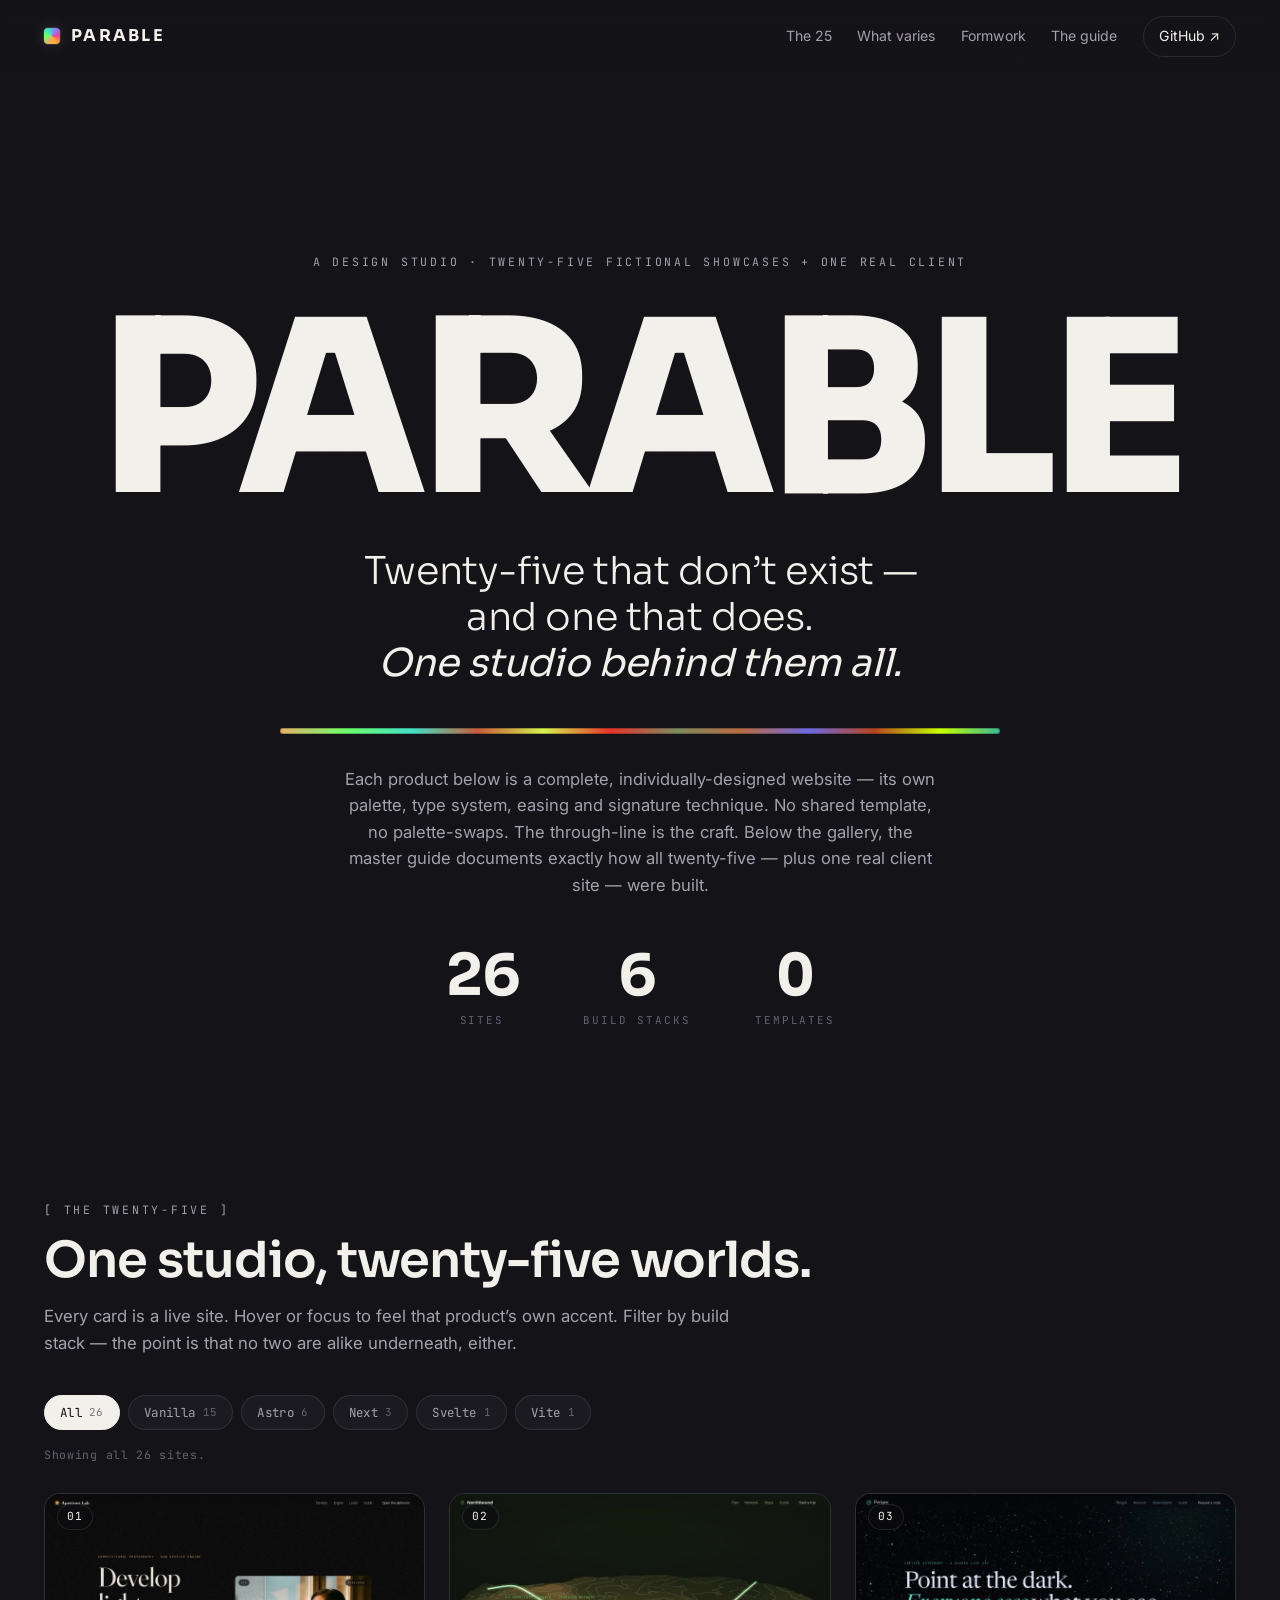
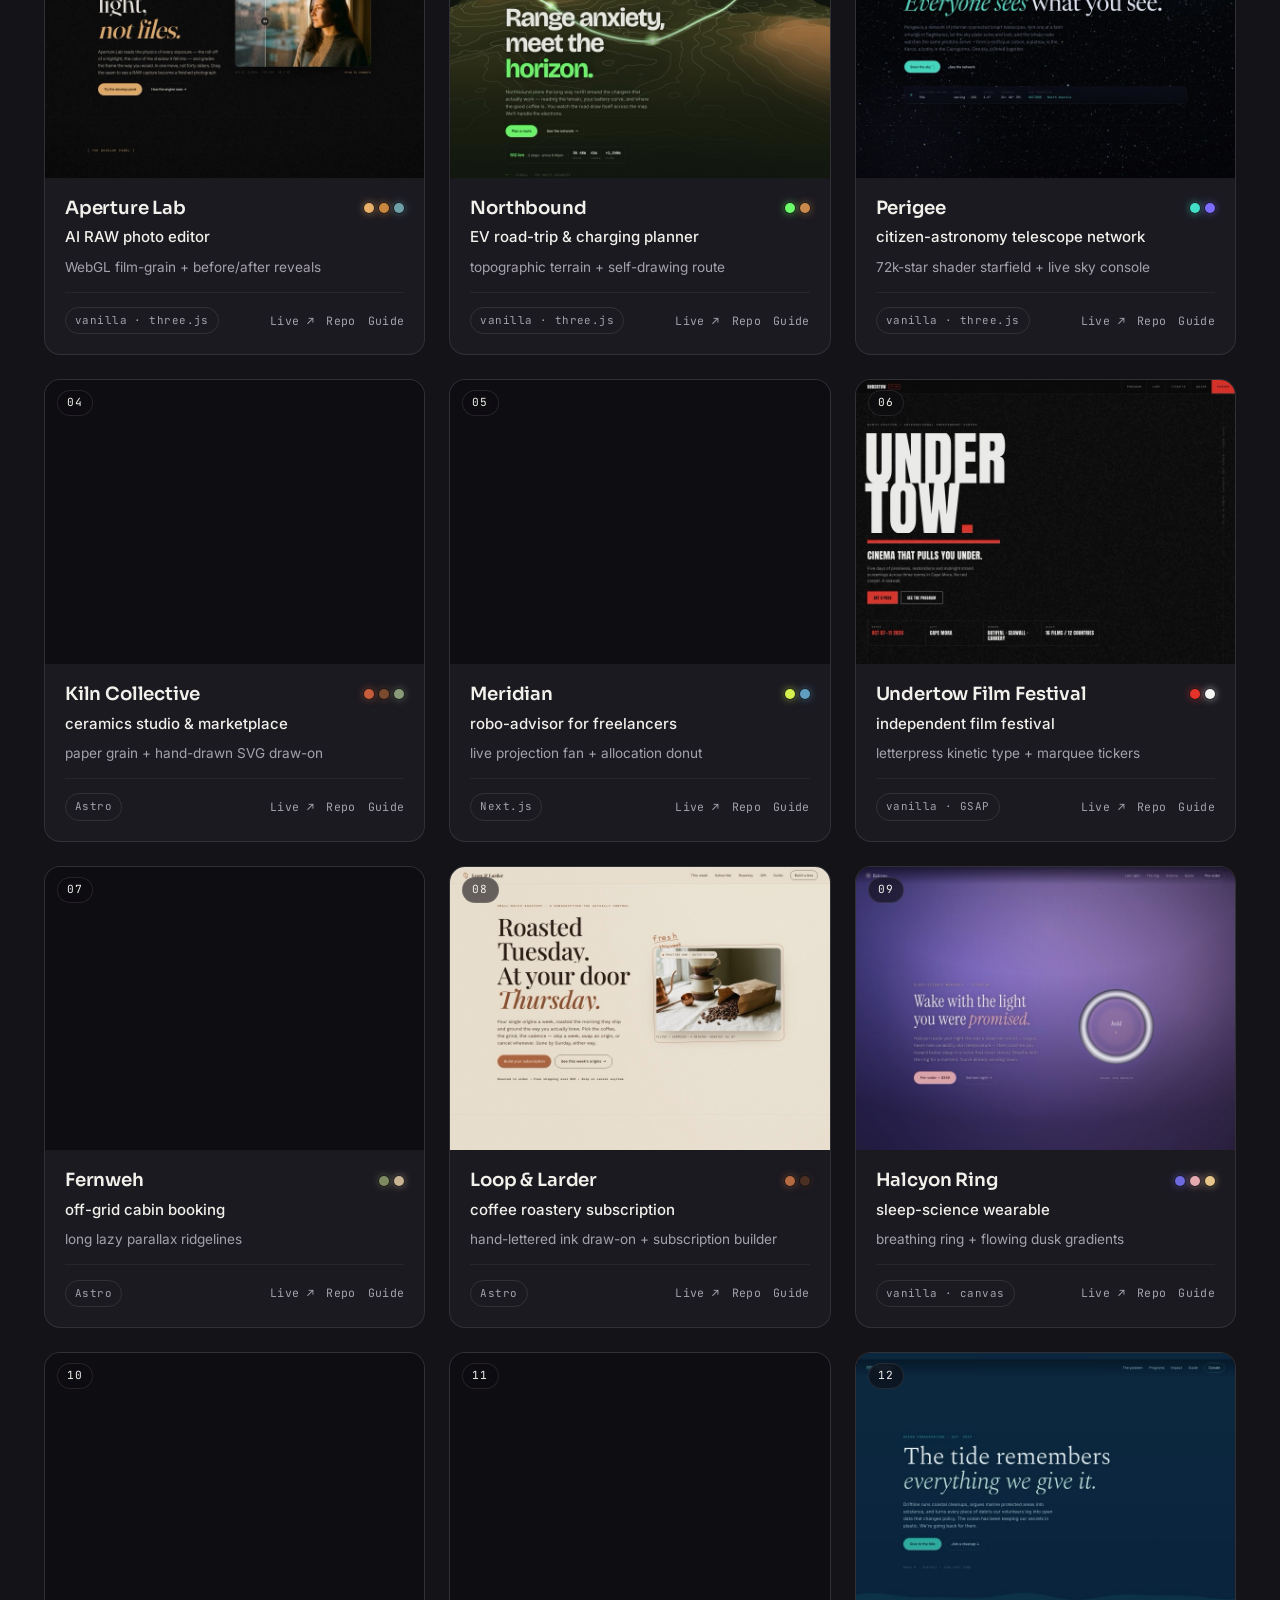
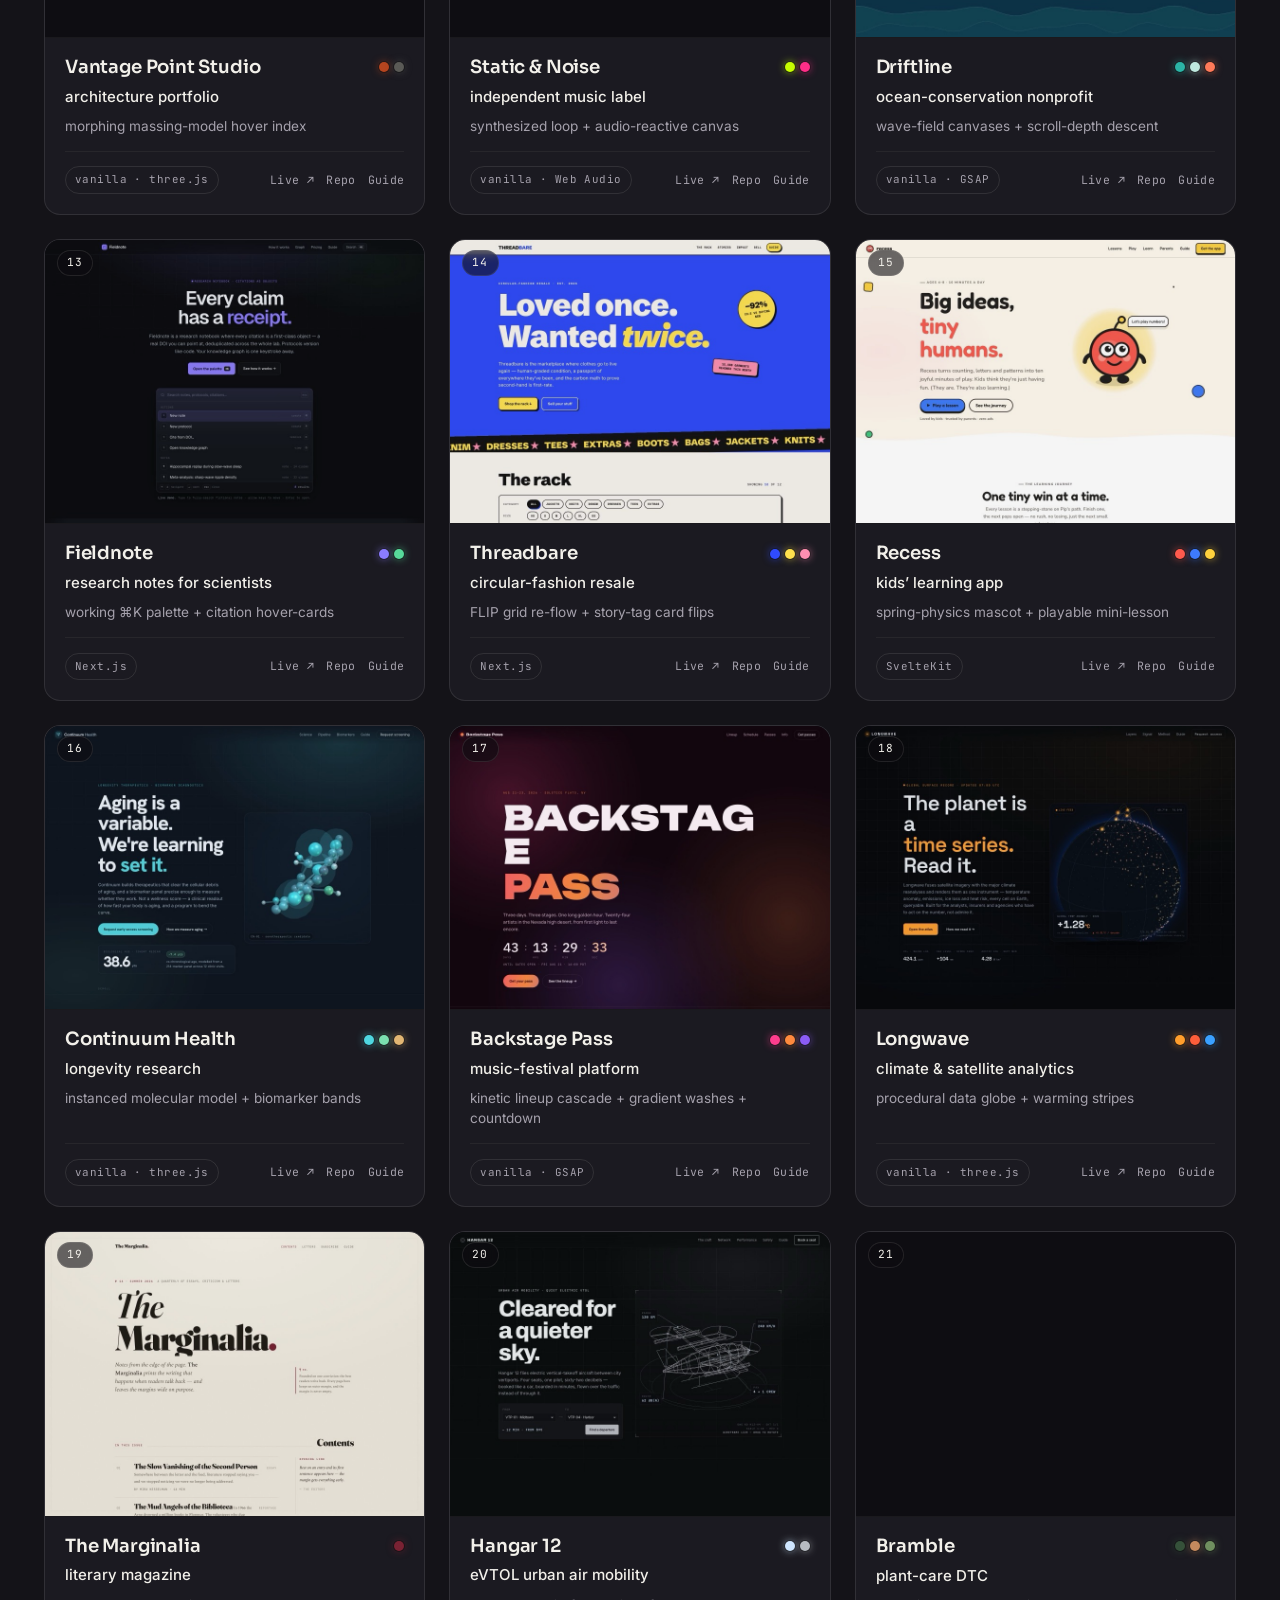
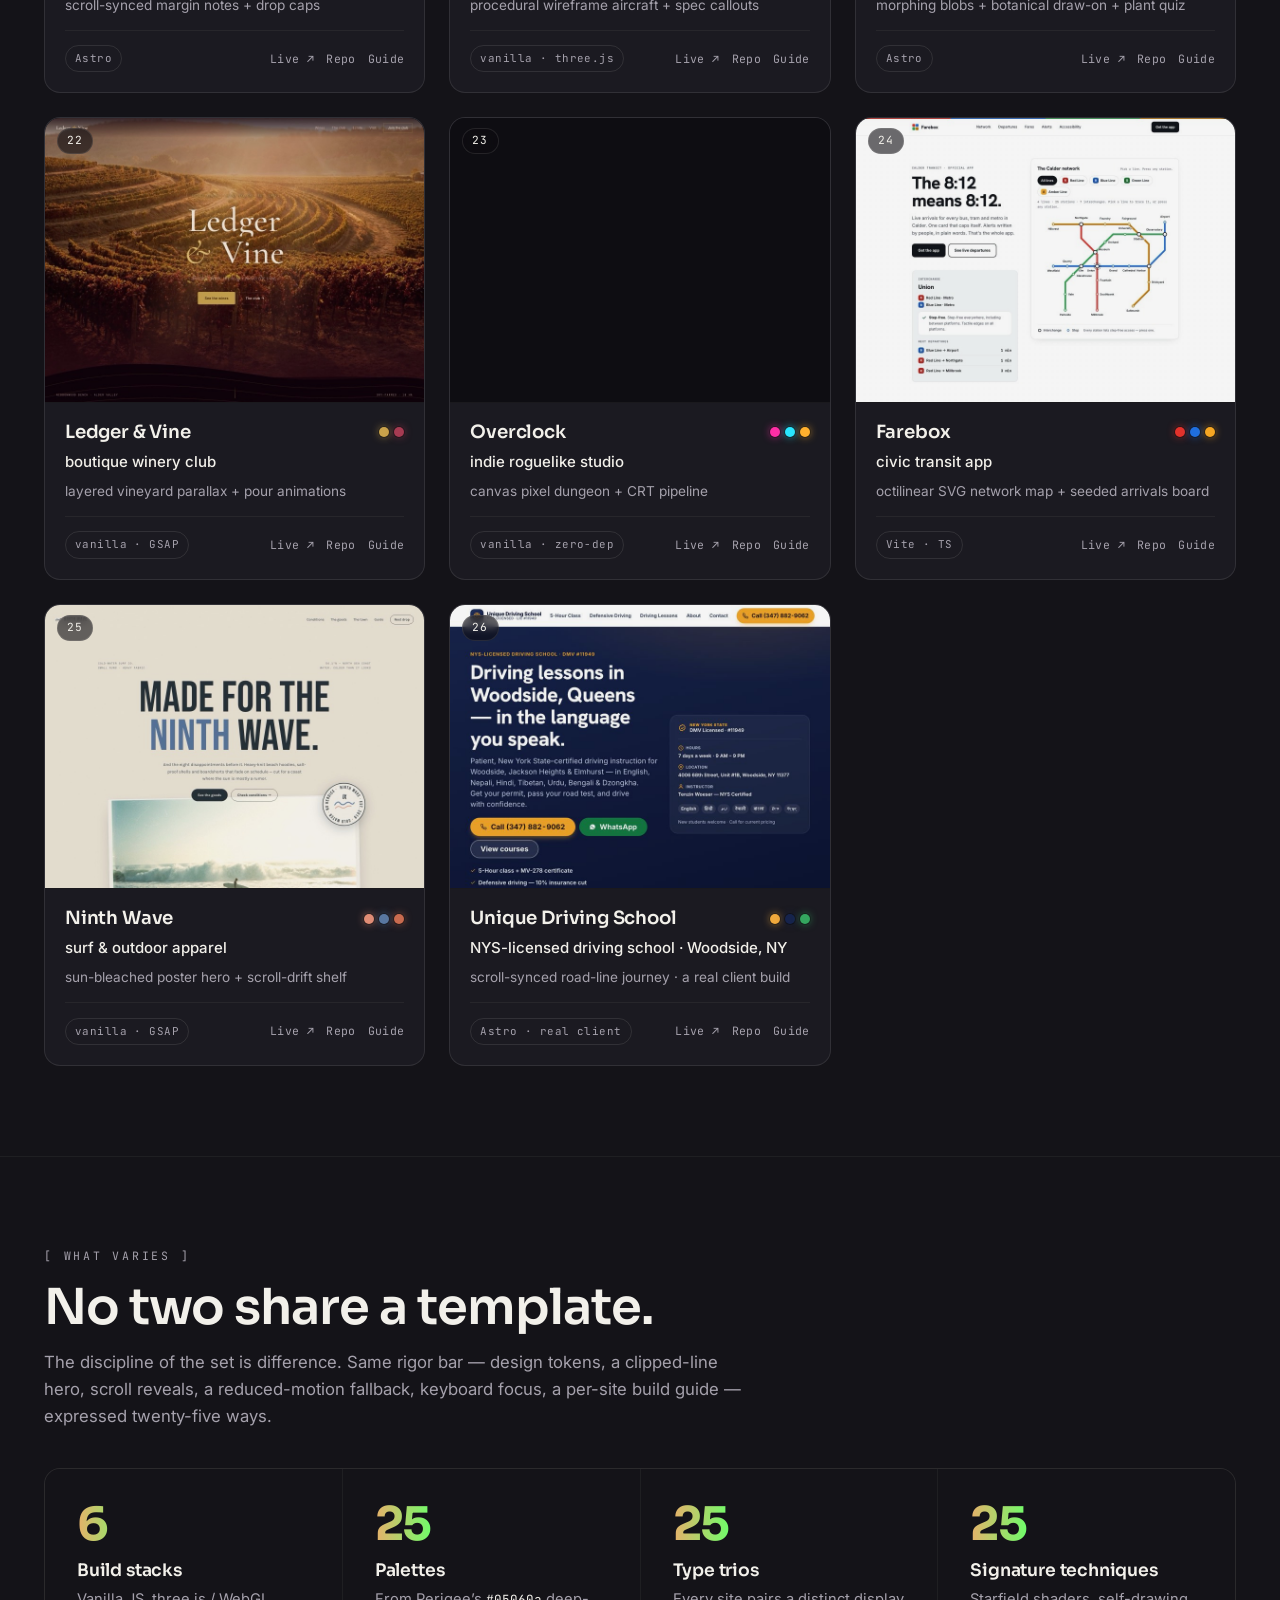
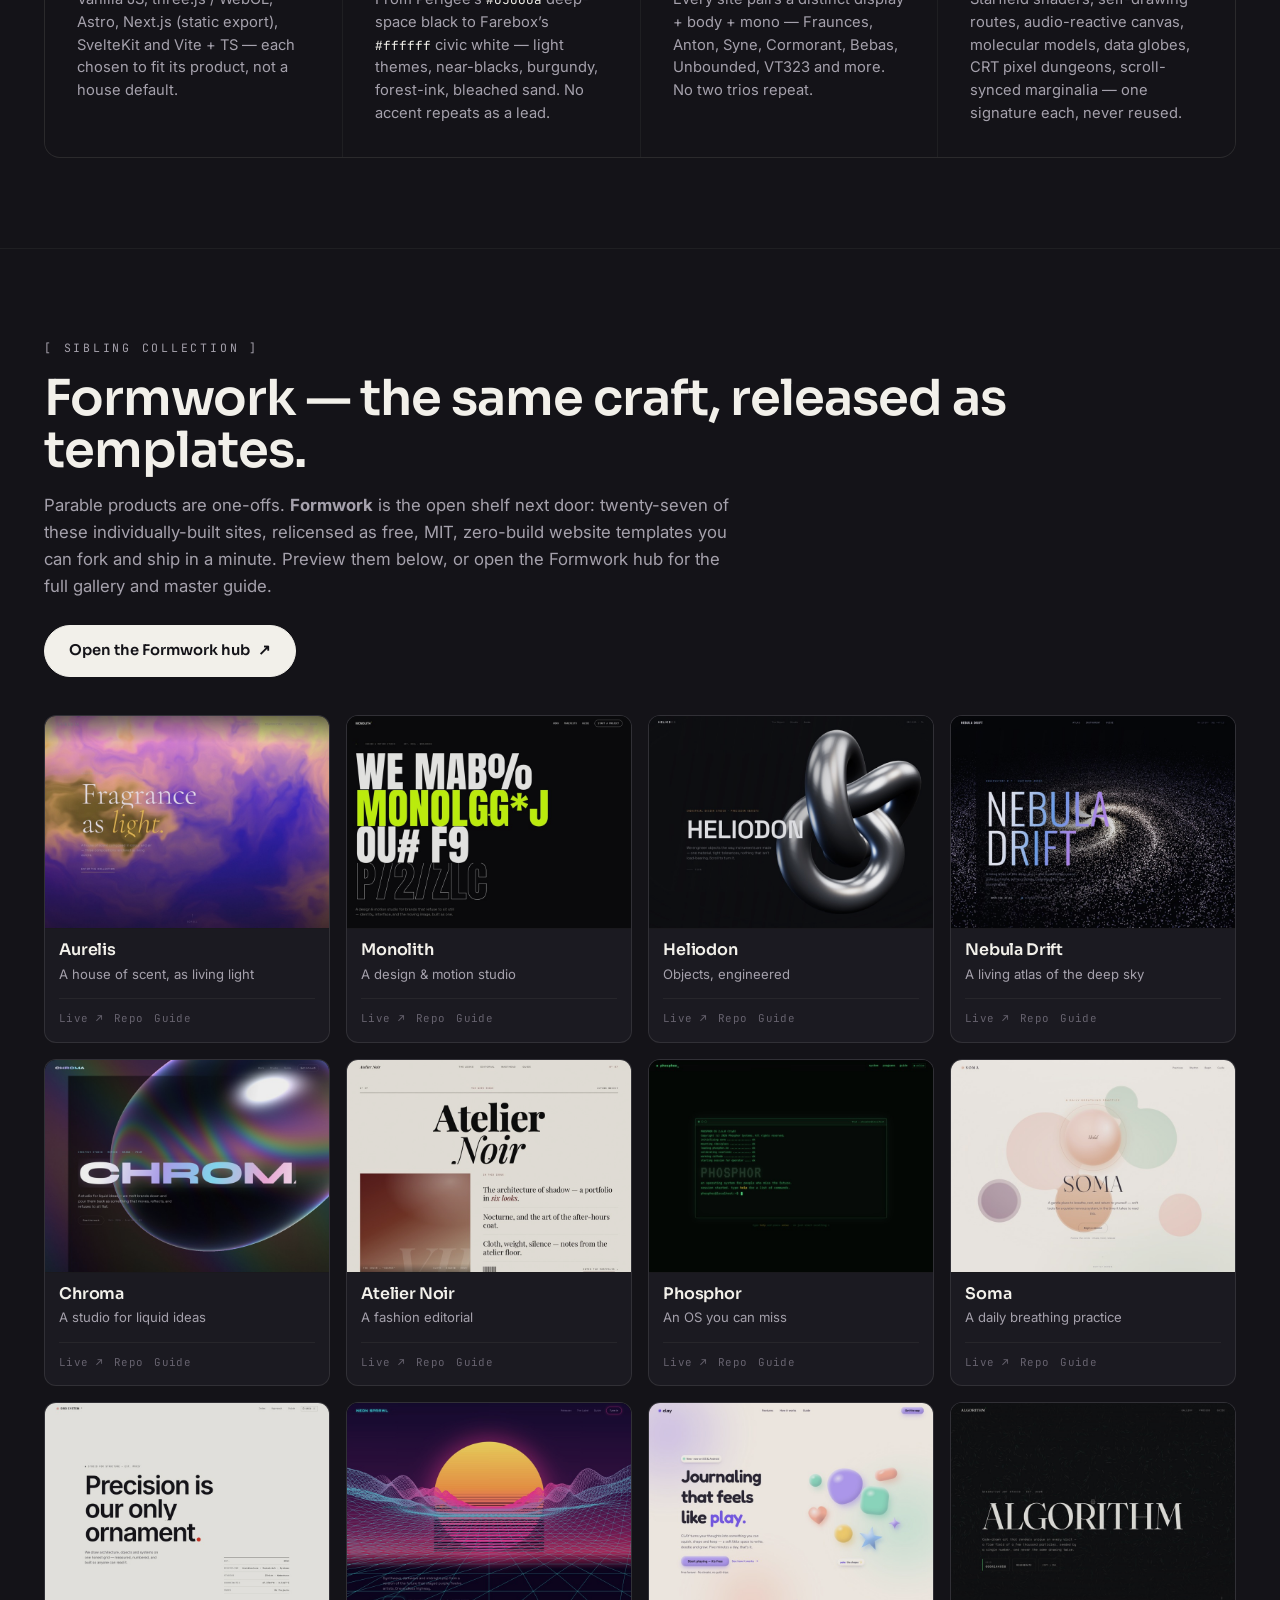
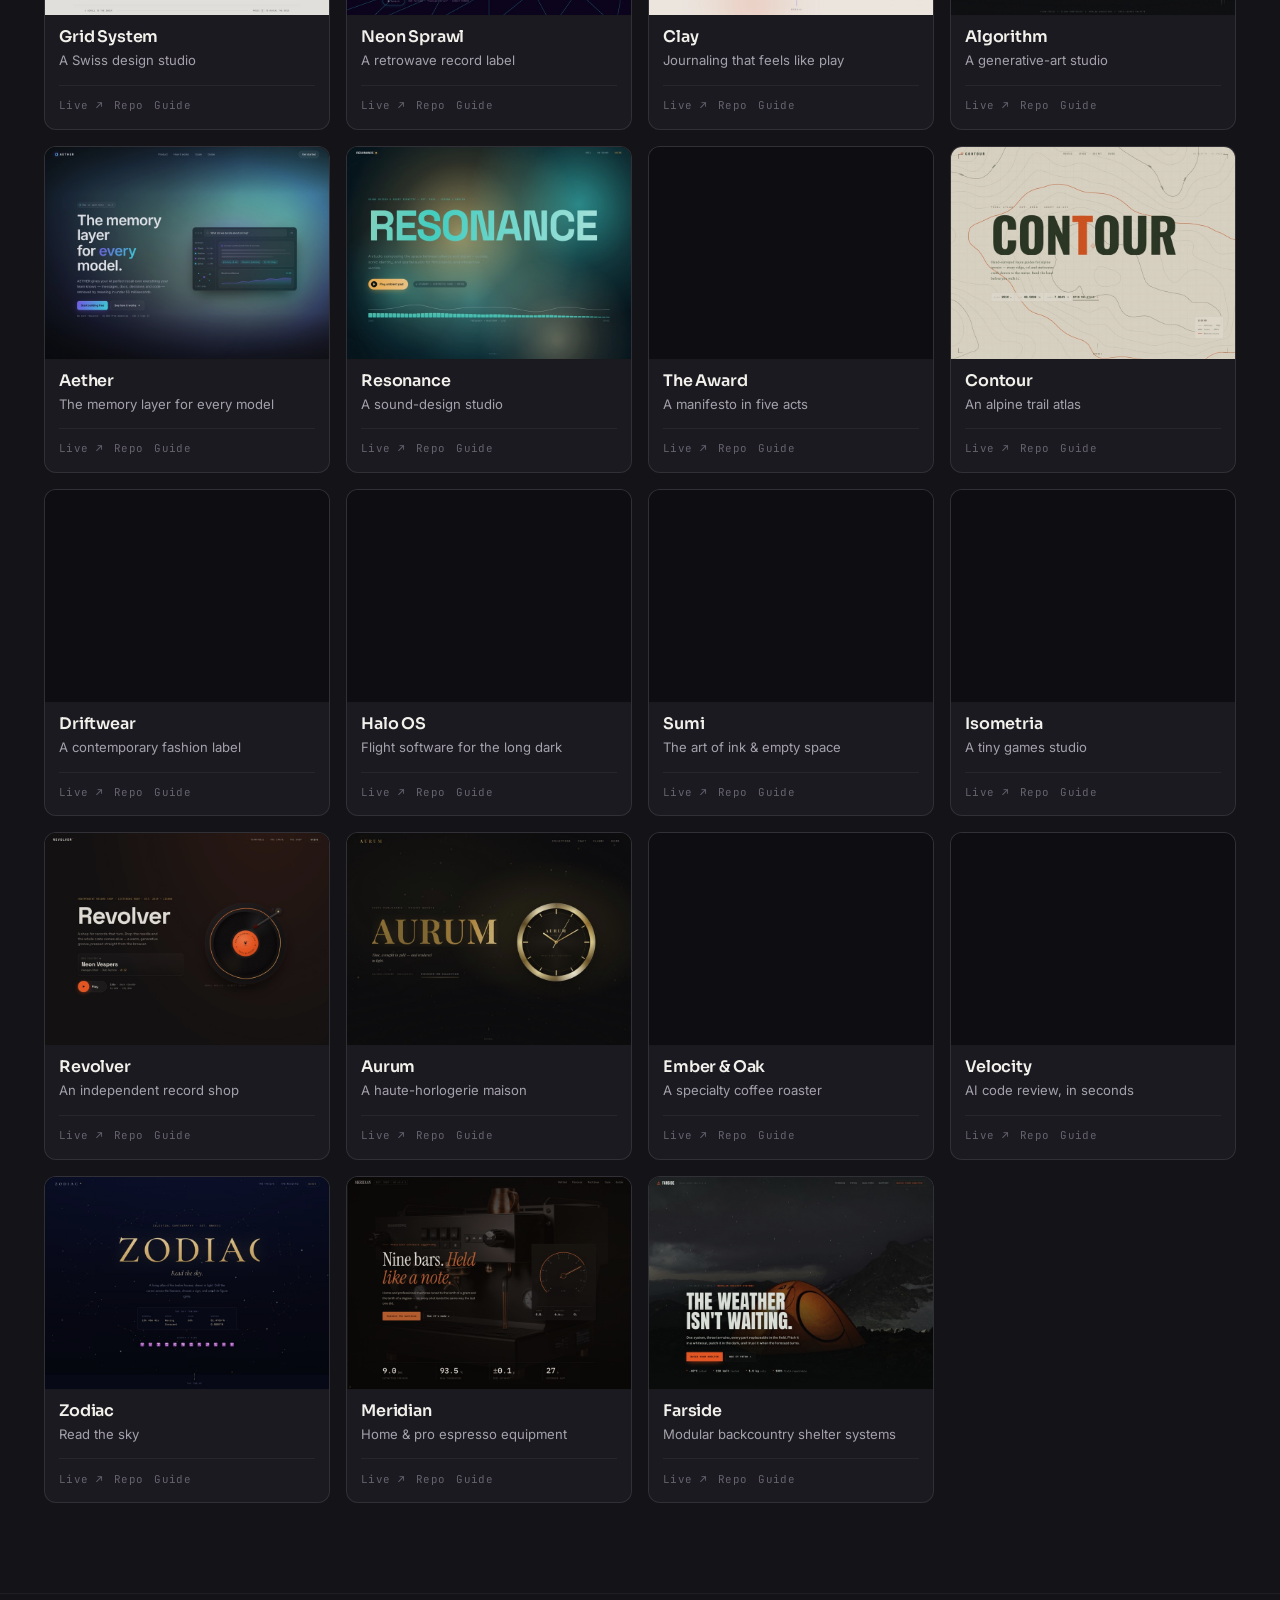
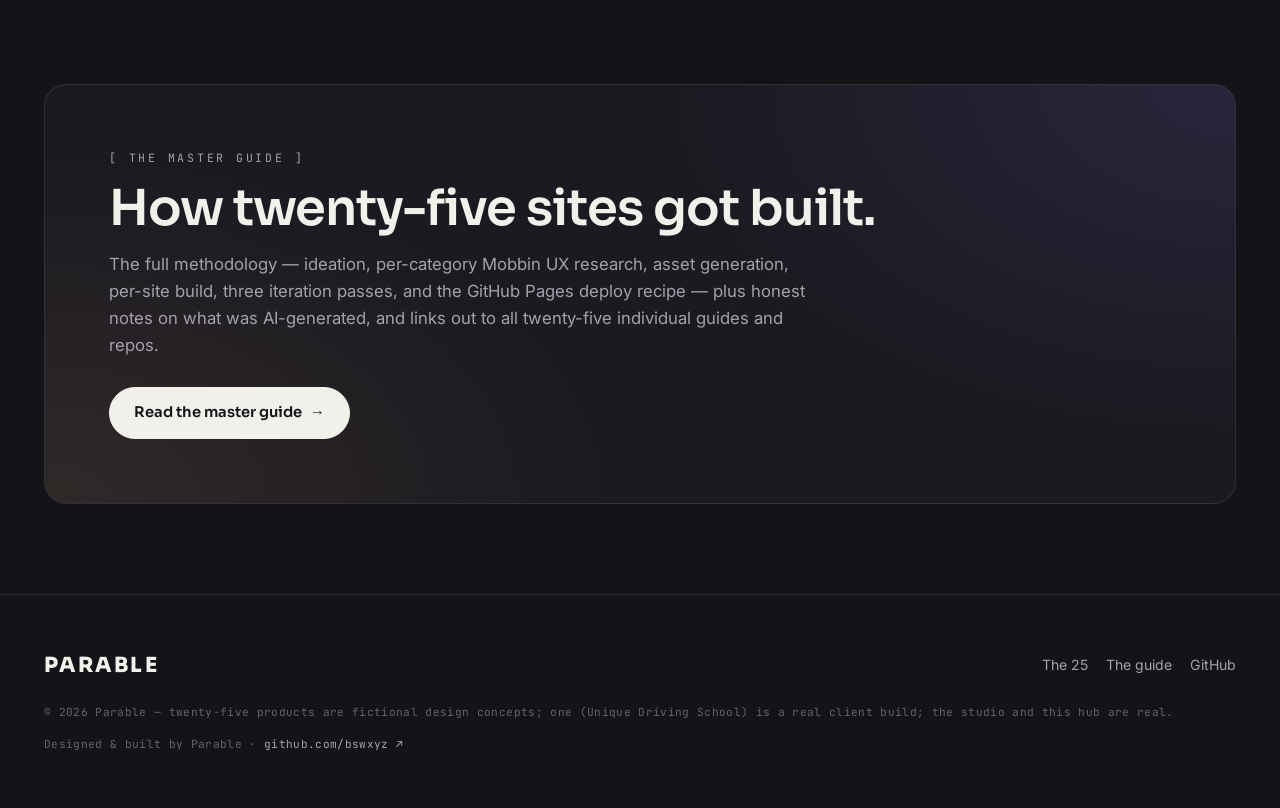
==== commit 10ab20e2: "Add Unique Driving School — real client build (gallery entry) Distinguished real-client entry (not o" ====
--- a/index.html
+++ b/index.html
@@ -4,12 +4,12 @@
 <meta charset="utf-8" />
 <meta name="viewport" content="width=device-width, initial-scale=1" />
 <script>document.documentElement.classList.add('js')</script>
-<title>PARABLE — twenty-five products that don’t exist. One studio that does.</title>
-<meta name="description" content="PARABLE is a design studio showcase: 25 fictional products, each a complete, individually-crafted website with its own palette, type system, motion and signature technique — plus the master guide to how they were built. No two share a template." />
+<title>PARABLE — twenty-five products that don’t exist, plus one real client. One studio.</title>
+<meta name="description" content="PARABLE is a design studio showcase: 25 fictional products — plus one real client build (a NYS-licensed driving school) — each a complete, individually-crafted website with its own palette, type system, motion and signature technique, plus the master guide to how they were built. No two share a template." />
 <meta name="theme-color" content="#141318" />
 <meta name="color-scheme" content="dark" />
-<meta property="og:title" content="PARABLE — 25 products that don’t exist. One studio that does." />
-<meta property="og:description" content="A gallery of 25 fictional-product design showcases and the master build guide. Six stacks, twenty-five palettes, zero templates." />
+<meta property="og:title" content="PARABLE — 25 products that don’t exist, plus one real client. One studio." />
+<meta property="og:description" content="A gallery of 25 fictional-product design showcases — plus one real client build — and the master build guide. Six stacks, twenty-six palettes, zero templates." />
 <meta property="og:type" content="website" />
 <meta property="og:url" content="https://bswxyz.github.io/fable-hub/" />
 <link rel="preconnect" href="https://fonts.googleapis.com" />
@@ -36,17 +36,17 @@
 
 <main>
   <section class="hero">
-    <p class="eyebrow reveal">A design studio · twenty-five product showcases</p>
+    <p class="eyebrow reveal">A design studio · twenty-five fictional showcases + one real client</p>
     <h1 class="hero-title">
       <span class="line"><span>PARABLE</span></span>
     </h1>
-    <p class="hero-lead reveal">Twenty-five products that don’t exist.<br><em>One studio that does.</em></p>
+    <p class="hero-lead reveal">Twenty-five that don’t exist — and one that does.<br><em>One studio behind them all.</em></p>
     <div class="spectrum reveal" aria-hidden="true"><span class="spectrum-band" style="--grad:linear-gradient(90deg, #e8b06a 0.00%, #6cff6a 4.17%, #43e0c8 8.33%, #c65d3b 12.50%, #d6f24e 16.67%, #e63329 20.83%, #7d8a5f 25.00%, #b76b43 29.17%, #6d6ae0 33.33%, #b5451f 37.50%, #c6ff00 41.67%, #2bb4a6 45.83%, #8b7cff 50.00%, #2f4bff 54.17%, #ff5a4d 58.33%, #4fd6e0 62.50%, #ff3d8e 66.67%, #ff9e2c 70.83%, #7a2233 75.00%, #cfe6ff 79.17%, #35513a 83.33%, #c9a24b 87.50%, #ff2ea6 91.67%, #e4322b 95.83%, #e08d75 100.00%)"></span></div>
     <p class="hero-sub reveal">Each product below is a complete, individually-designed website — its own palette, type
       system, easing and signature technique. No shared template, no palette-swaps. The through-line is the
-      craft. Below the gallery, the master guide documents exactly how all twenty-five were built.</p>
+      craft. Below the gallery, the master guide documents exactly how all twenty-five — plus one real client site — were built.</p>
     <dl class="counters reveal" aria-label="At a glance">
-      <div class="counter"><dd><span class="c-num" data-to="25">0</span></dd><dt>sites</dt></div>
+      <div class="counter"><dd><span class="c-num" data-to="26">0</span></dd><dt>sites</dt></div>
       <div class="counter"><dd><span class="c-num" data-to="6">0</span></dd><dt>build stacks</dt></div>
       <div class="counter"><dd><span class="c-num" data-to="0">0</span></dd><dt>templates</dt></div>
     </dl>
@@ -61,14 +61,14 @@
     </div>
 
     <div class="filters reveal" role="group" aria-label="Filter the gallery by build stack">
-      <button class="filter" data-filter="all" aria-pressed="true">All <span class="f-count">25</span></button>
+      <button class="filter" data-filter="all" aria-pressed="true">All <span class="f-count">26</span></button>
       <button class="filter" data-filter="vanilla" aria-pressed="false">Vanilla <span class="f-count">15</span></button>
-      <button class="filter" data-filter="astro" aria-pressed="false">Astro <span class="f-count">5</span></button>
+      <button class="filter" data-filter="astro" aria-pressed="false">Astro <span class="f-count">6</span></button>
       <button class="filter" data-filter="next" aria-pressed="false">Next <span class="f-count">3</span></button>
       <button class="filter" data-filter="svelte" aria-pressed="false">Svelte <span class="f-count">1</span></button>
       <button class="filter" data-filter="vite" aria-pressed="false">Vite <span class="f-count">1</span></button>
     </div>
-    <p class="filter-status" id="filterStatus" role="status" aria-live="polite">Showing all 25 sites.</p>
+    <p class="filter-status" id="filterStatus" role="status" aria-live="polite">Showing all 26 sites.</p>
 
     <div class="gallery">
       <article class="card reveal" data-stack="vanilla" style="--accent:#e8b06a">
@@ -617,6 +617,28 @@
               <a href="https://bswxyz.github.io/ninth-wave-surf/" target="_blank" rel="noopener">Live<span aria-hidden="true"> ↗</span></a>
               <a href="https://github.com/bswxyz/ninth-wave-surf" target="_blank" rel="noopener">Repo</a>
               <a href="https://bswxyz.github.io/ninth-wave-surf/guide/" target="_blank" rel="noopener">Guide</a>
+            </span>
+          </div>
+        </div>
+      </article>
+      <article class="card reveal" data-stack="astro" style="--accent:#f0a93c">
+        <a class="card-thumb" href="https://bswxyz.github.io/unique-driving-school/" target="_blank" rel="noopener" aria-label="Unique Driving School — a real NYS-licensed driving school in Woodside, Queens. Open the live site (new tab).">
+          <img src="./assets/thumbs/unique-driving-school.jpg" width="800" height="600" loading="lazy" decoding="async" alt="Unique Driving School homepage — deep-navy hero with an amber tap-to-call button and a DMV-license trust card." />
+          <span class="card-num" aria-hidden="true">26</span>
+        </a>
+        <div class="card-body">
+          <div class="card-head">
+            <h3 class="card-name"><a href="https://bswxyz.github.io/unique-driving-school/" target="_blank" rel="noopener">Unique Driving School</a></h3>
+            <span class="card-dots" aria-hidden="true"><i style="--d:#f0a93c"></i><i style="--d:#16234c"></i><i style="--d:#34a65f"></i></span>
+          </div>
+          <p class="card-concept">NYS-licensed driving school · Woodside, NY</p>
+          <p class="card-sig">scroll-synced road-line journey · a real client build</p>
+          <div class="card-foot">
+            <span class="chip">Astro · real client</span>
+            <span class="card-links">
+              <a href="https://bswxyz.github.io/unique-driving-school/" target="_blank" rel="noopener">Live<span aria-hidden="true"> ↗</span></a>
+              <a href="https://github.com/bswxyz/unique-driving-school" target="_blank" rel="noopener">Repo</a>
+              <a href="https://bswxyz.github.io/unique-driving-school/guide/" target="_blank" rel="noopener">Guide</a>
             </span>
           </div>
         </div>
@@ -1073,7 +1095,7 @@
     </div>
   </div>
   <div class="foot-bottom">
-    <span>© 2026 Parable — the twenty-five products are fictional design concepts; the studio and this hub are real.</span>
+    <span>© 2026 Parable — twenty-five products are fictional design concepts; one (Unique Driving School) is a real client build; the studio and this hub are real.</span>
     <span>Designed &amp; built by Parable · <a href="https://github.com/bswxyz" target="_blank" rel="noopener">github.com/bswxyz ↗</a></span>
   </div>
 </footer>
